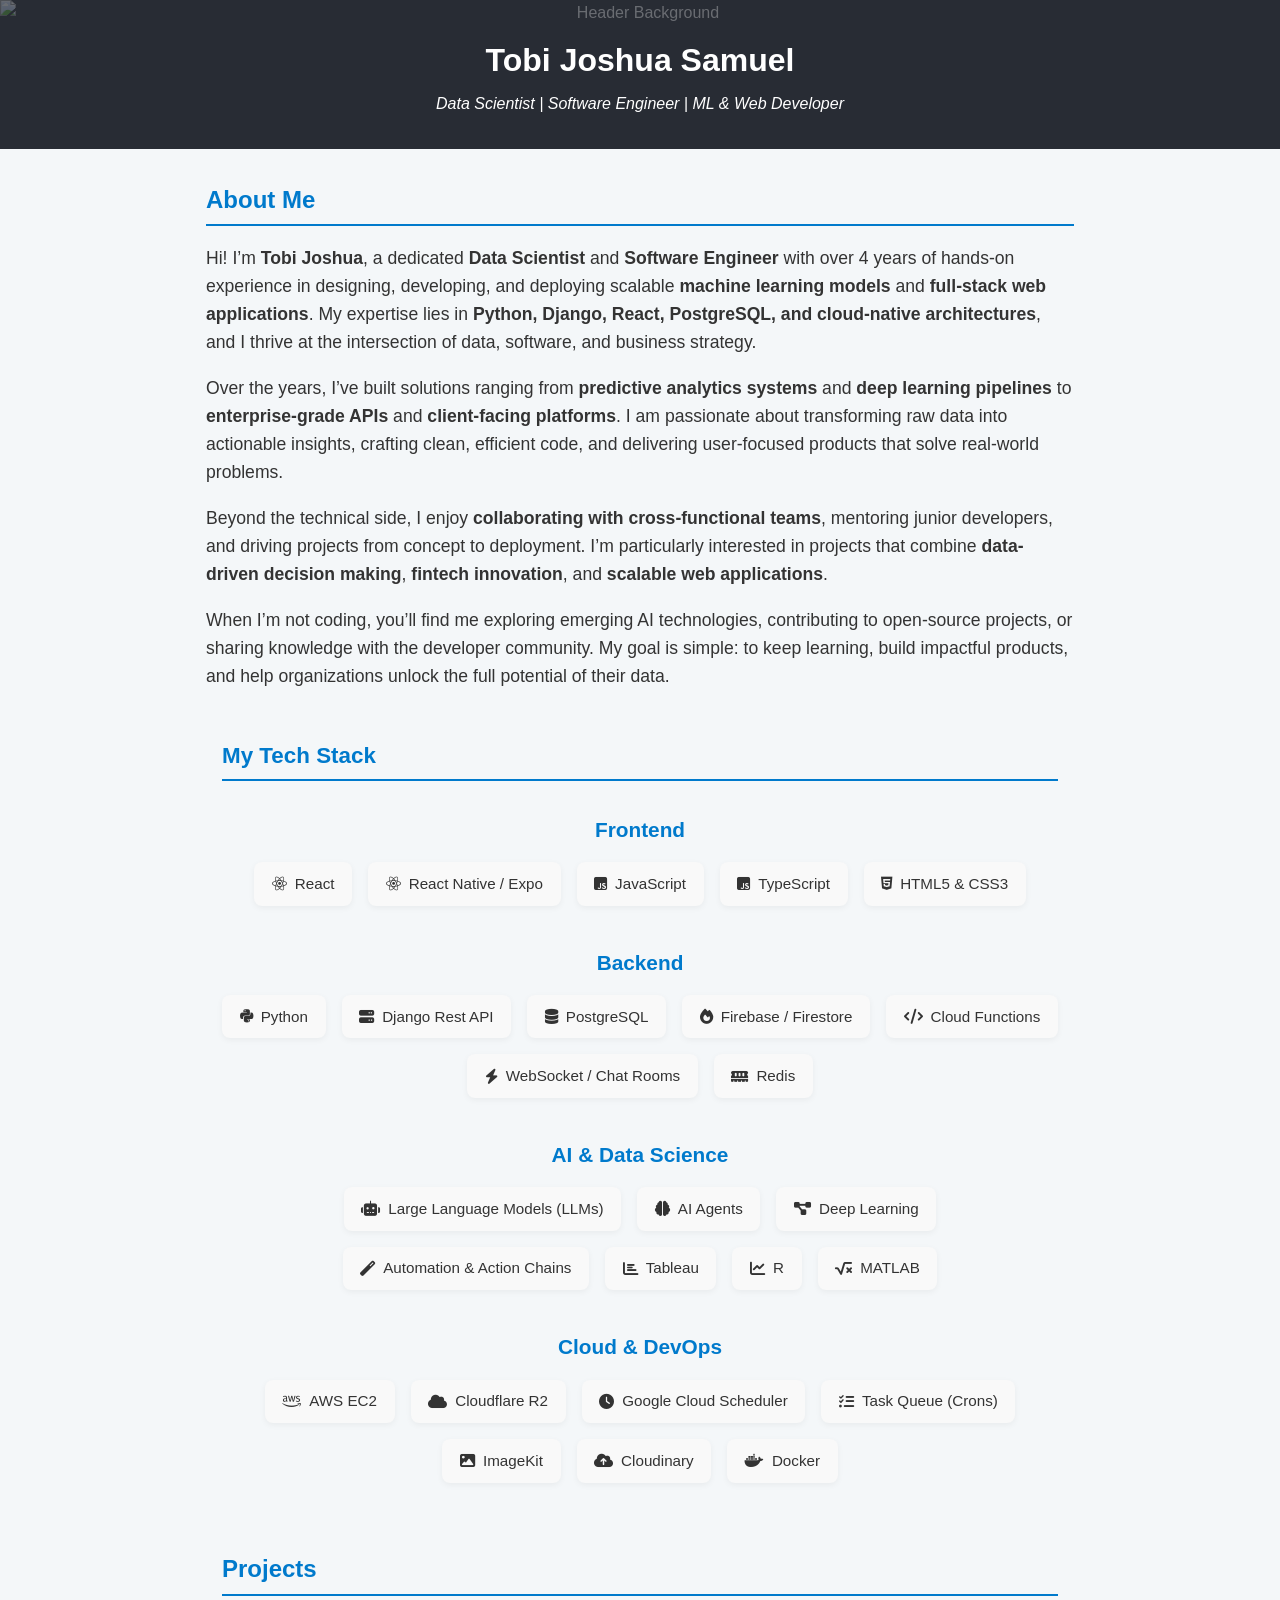
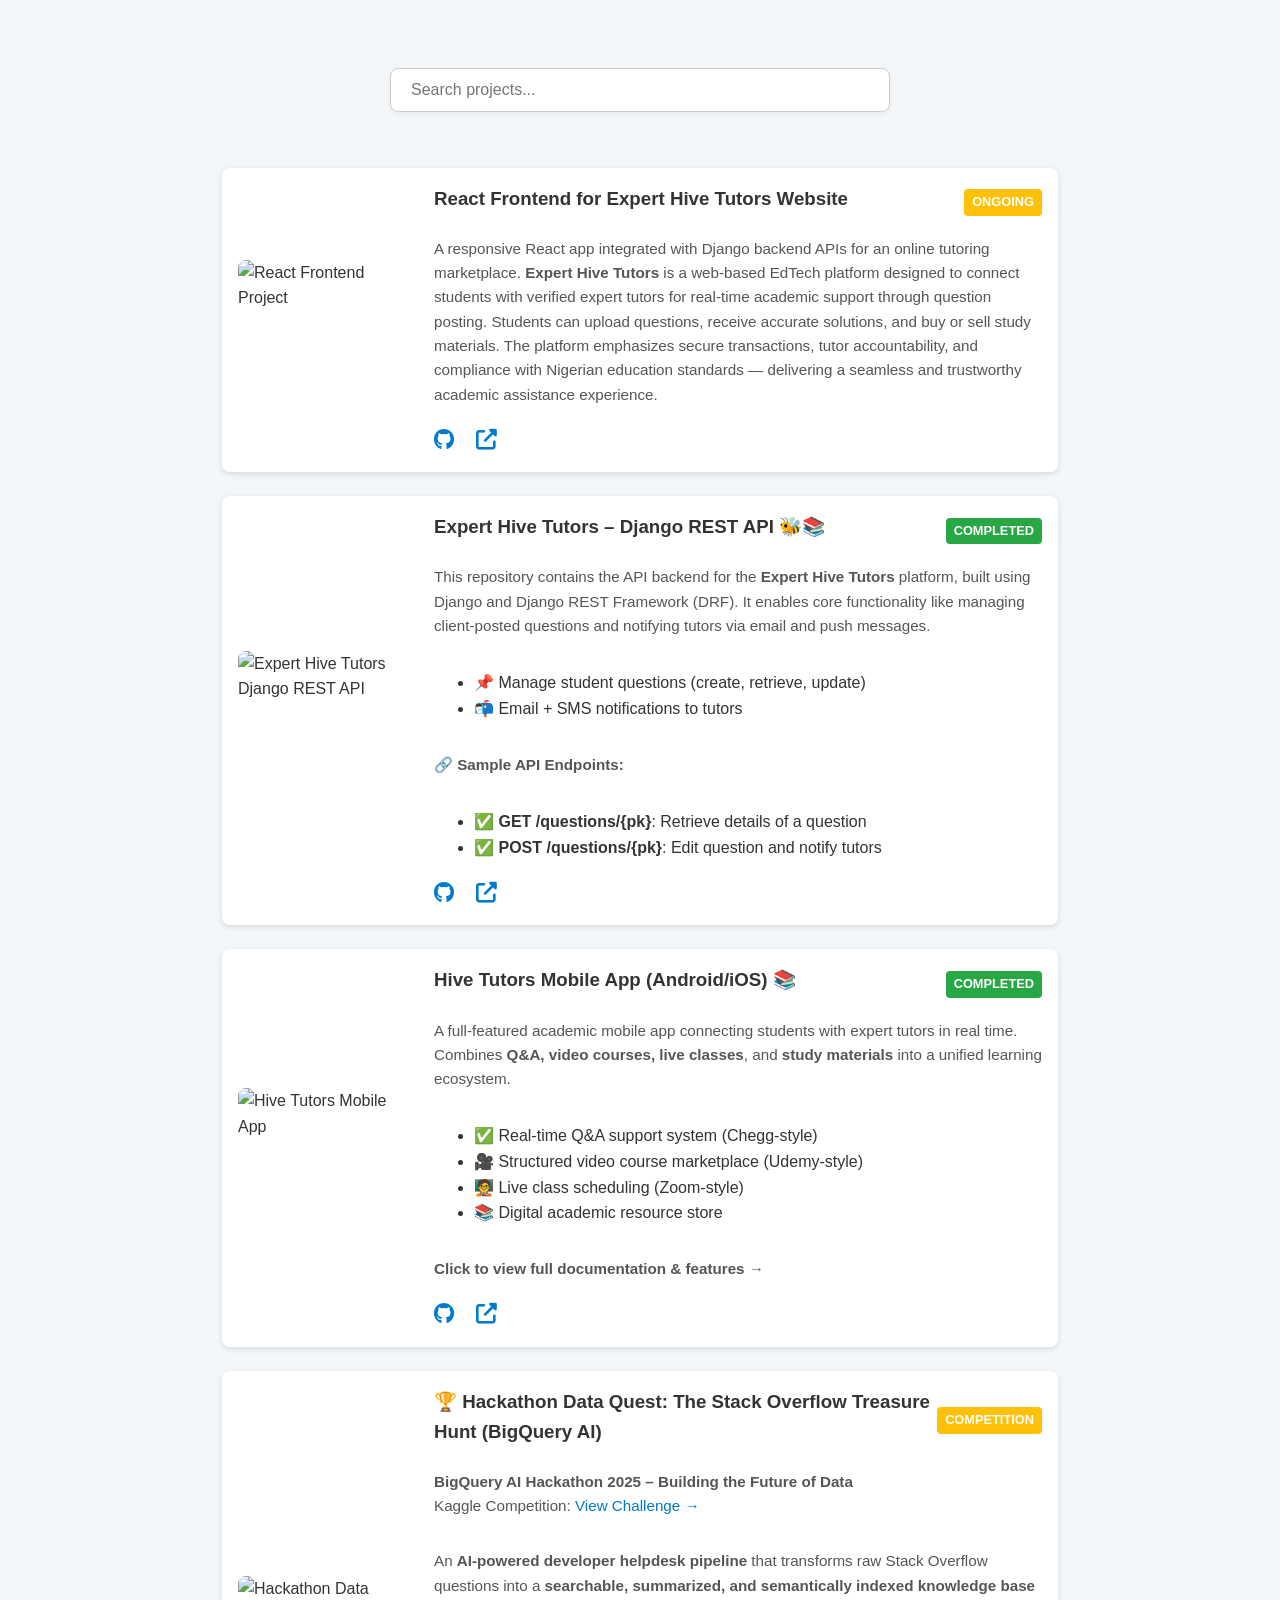
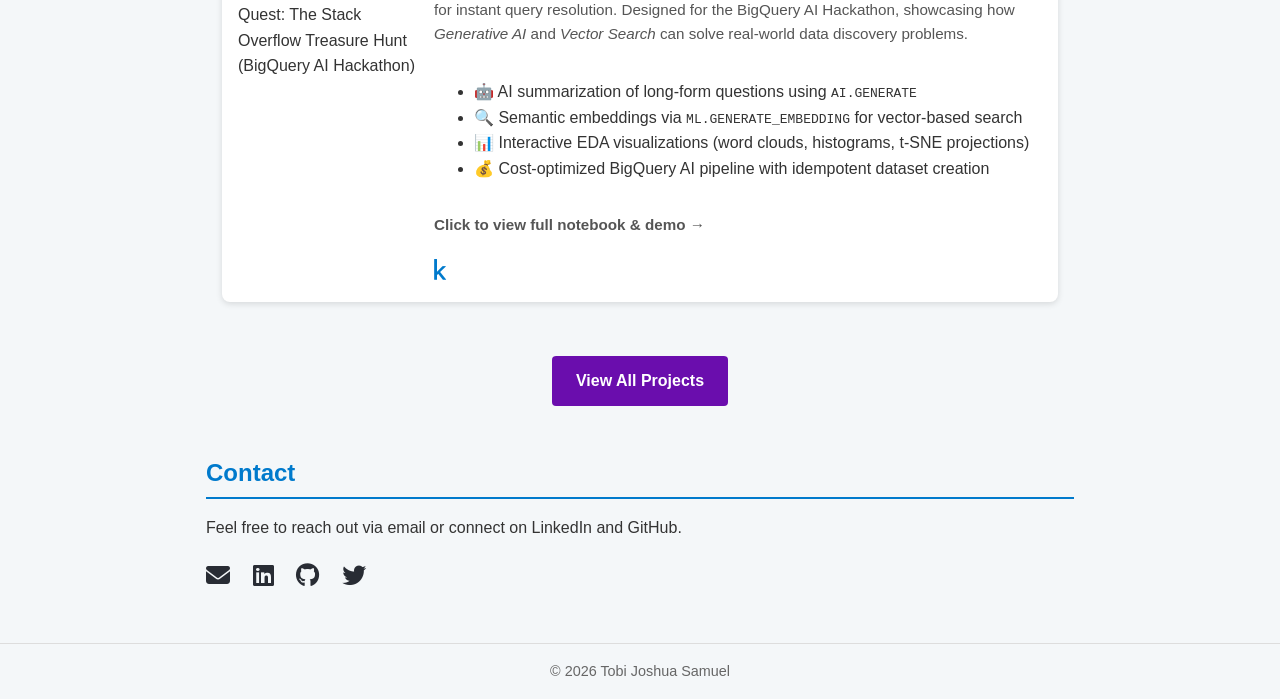
==== index.html @ 718064d8 "Update index.html" ====
<!DOCTYPE html>
<html lang="en">
<head>
  <meta charset="UTF-8" />
  <meta name="viewport" content="width=device-width, initial-scale=1" />
  <title>Tobi Joshua Portfolio</title>

  <!-- Favicon -->
  <link rel="icon" href="https://ik.imagekit.io/experthivetutors/ChatGPT%20Image%20Aug%207,%202025,%2006_07_53%20AM.png?updatedAt=1754572188208" type="image/png" />

  <!-- Font Awesome CDN for icons -->
  <link
    rel="stylesheet"
    href="https://cdnjs.cloudflare.com/ajax/libs/font-awesome/6.7.2/css/all.min.css"
    crossorigin="anonymous"
    referrerpolicy="no-referrer"
  />
  
  <!-- party.js CDN -->
  <script src="https://cdn.jsdelivr.net/npm/party-js@latest/bundle/party.min.js"></script>

  <style>
    /* Reset + base styles */
    * {
      box-sizing: border-box;
    }
    body {
      font-family: "Segoe UI", Tahoma, Geneva, Verdana, sans-serif;
      margin: 0;
      background: #f4f7f9;
      color: #333;
      line-height: 1.6;
      user-select: none;
    }
    a {
      color: #007acc;
      text-decoration: none;
      cursor: pointer;
    }
    a:hover {
      text-decoration: underline;
    }
    header {
      background: #282c34;
      color: white;
      padding: 2rem 1rem;
      text-align: center;
      position: relative;
      overflow: hidden;
    }
    header img.header-image {
      width: 100%;
      max-height: 200px;
      object-fit: cover;
      opacity: 0.3;
      position: absolute;
      top: 0;
      left: 0;
      z-index: 0;
    }
    header h1, header p {
      position: relative;
      z-index: 1;
    }
    header h1 {
      margin: 0.2rem 0;
      font-weight: 700;
    }
    header p {
      margin: 0.3rem 0 0;
      font-style: italic;
    }
    main {
      max-width: 900px;
      margin: 2rem auto;
      padding: 0 1rem;
    }
    section {
      margin-bottom: 3rem;
    }
    section h2 {
      border-bottom: 2px solid #007acc;
      padding-bottom: 0.3rem;
      margin-bottom: 1rem;
      color: #007acc;
    }
    .about p {
      font-size: 1.1rem;
    }

    .stacks {
  margin: 3rem 0;
  padding: 0 1rem;
}

.stacks h2 {
  margin-bottom: 2rem;
  text-align: left;
  font-size:1.4rem;
}

.stack-category {
  margin-bottom: 2.5rem;
}

.stack-category h3 {
  margin-bottom: 1rem;
  font-size: 1.3rem;
  color: #007acc;
  text-align: center; /* This remains centered */
}

.stack-items {
  display: flex;
  flex-wrap: wrap;
  justify-content: center;
  gap: 1rem;
}

.stack-item {
  background-color: #f9f9f9;
  padding: 0.6rem 1.1rem;
  border-radius: 8px;
  box-shadow: 0 2px 6px rgba(0, 0, 0, 0.05);
  font-size: 0.95rem;
  display: flex;
  align-items: center;
  gap: 0.5rem;
  color: #333;
  transition: transform 0.2s ease;
}

.stack-item:hover {
  transform: translateY(-2px);
  box-shadow: 0 4px 10px rgba(0, 0, 0, 0.08);
}


   .projects {
  display: flex;
  flex-direction: column;
  gap: 1.5rem;
  padding: 0 1rem;
}
.project-header {
  display: flex;
  justify-content: space-between;
  align-items: center;
}

.project-status {
  padding: 3px 8px;
  font-size: 0.8rem;
  font-weight: bold;
  border-radius: 4px;
  color: white;
  text-transform: uppercase;
}

.project-status.completed {
  background-color: #28a745; /* Green */
}

.project-status.ongoing {
  background-color: #ffc107; /* Amber */
}
/* Project card base styles */
.project-card {
  display: flex;
  gap: 1rem;
  background: white;
  border-radius: 8px;
  box-shadow: 0 2px 6px rgba(0,0,0,0.12);
  cursor: pointer;
  user-select: none;
  transition: box-shadow 0.3s ease, transform 0.3s ease;
  padding: 1rem;
  align-items: center;
  min-height: 140px; 
}

.project-card:hover,
.project-card:focus {
  box-shadow: 0 8px 20px rgba(0,0,0,0.25);
  transform: translateY(-5px);
  outline: none;
}

.project-header-image {
  width: 180px;
  height: 120px;
  object-fit: cover;
  border-radius: 8px;
  flex-shrink: 0;
}

.project-content {
  flex: 1;
  display: flex;
  flex-direction: column;
}

.project-content h3 {
  margin: 0 0 0.5rem 0;
  word-break: break-word;
}

.project-content p {
  color: #555;
  font-size: 0.95rem;
  margin-bottom: 1rem;
  word-break: break-word;
}

.project-links {
  margin-top: auto;
}

.project-links a {
  margin-right: 1rem;
  font-size: 1.3rem;
  color: #007acc;
  transition: color 0.3s ease;
}

.project-links a:hover,
.project-links a:focus {
  color: #004d99;
  outline: none;
}

/* Responsive styles */
@media (max-width: 600px) {
  .project-card {
    flex-direction: column;
    align-items: flex-start;
    min-height: auto;
  }

  .project-header-image {
    width: 100%;
    max-height: 200px;
    height: auto;
    border-radius: 8px 8px 0 0;
  }

  .project-content {
    width: 100%;
  }

  .project-content h3,
  .project-content p {
    margin-left: 0;
  }

  .project-links {
    margin-top: 1rem;
  }
}
    .contact p {
      font-size: 1rem;
    }
    .social-links a {
      font-size: 1.5rem;
      margin-right: 1rem;
      color: #282c34;
      transition: color 0.3s ease;
      position: relative;
      cursor: pointer;
    }
    .social-links a:hover {
      color: #007acc;
    }
    footer {
      text-align: center;
      padding: 1rem;
      font-size: 0.9rem;
      color: #666;
      border-top: 1px solid #ddd;
      margin-top: 3rem;
    }

    
    #modal {
      position: fixed;
      top: 0; left: 0; right: 0; bottom: 0;
      background: rgba(0,0,0,0.6);
      display: none;
      align-items: center;
      justify-content: center;
      z-index: 10000;
    }
    #modal .modal-content {
      background: white;
      padding: 2rem;
      border-radius: 8px;
      max-width: 400px;
      text-align: center;
      box-shadow: 0 4px 15px rgba(0,0,0,0.3);
    }
    #modal button {
      margin-top: 1rem;
      padding: 0.5rem 1.2rem;
      background: #007acc;
      border: none;
      border-radius: 4px;
      color: white;
      cursor: pointer;
      font-size: 1rem;
    }
    #modal button:hover {
      background: #005f99;
    }
/* Visually hidden label for accessibility */
.visually-hidden {
  position: absolute;
  left: -10000px;
  top: auto;
  width: 1px;
  height: 1px;
  overflow: hidden;
}

.search-container {
  display: flex;
  justify-content: center;
  margin: 2rem 0;
  padding: 0 1rem;
}

#searchInput {
  width: 100%;
  max-width: 500px;
  padding: 0.75rem 1.25rem;
  font-size: 1rem;
  border: 1.5px solid #ccc;
  border-radius: 8px;
  box-shadow: 0 2px 5px rgba(0, 0, 0, 0.05);
  transition: border-color 0.3s ease, box-shadow 0.3s ease;
}

#searchInput:focus {
  outline: none;
  border-color: #007acc;
  box-shadow: 0 0 0 3px rgba(0, 122, 204, 0.2);
}

.view-all-container {
  text-align: center;
  margin-top: 30px;
}

.view-all-button {
  display: inline-block;
  padding: 12px 24px;
  background-color: #6a0dad; 
  color: #fff;
  border: none;
  border-radius: 4px;
  font-weight: bold;
  text-decoration: none;
  transition: background-color 0.3s ease;
}

.view-all-button:hover {
  background-color: #5a009c; 
}

  </style>
</head>
<body>
  <header>
    <img src="https://ik.imagekit.io/experthivetutors/ChatGPT%20Image%20Aug%207,%202025,%2006_19_48%20AM.png?updatedAt=1754572813223" alt="Header Background" class="header-image" />
    <h1>Tobi Joshua Samuel</h1>
    <p>Data Scientist | Software Engineer | ML & Web Developer</p>
  </header>

  <main>
   <section class="about">
  <h2>About Me</h2>
  <p>
    Hi! I’m <strong>Tobi Joshua</strong>, a dedicated <strong>Data Scientist</strong> and <strong>Software Engineer</strong> with over 4 years of hands-on experience in designing, developing, and deploying scalable <strong>machine learning models</strong> and <strong>full-stack web applications</strong>. My expertise lies in <strong>Python, Django, React, PostgreSQL, and cloud-native architectures</strong>, and I thrive at the intersection of data, software, and business strategy.
  </p>
  <p>
    Over the years, I’ve built solutions ranging from <strong>predictive analytics systems</strong> and <strong>deep learning pipelines</strong> to <strong>enterprise-grade APIs</strong> and <strong>client-facing platforms</strong>. I am passionate about transforming raw data into actionable insights, crafting clean, efficient code, and delivering user-focused products that solve real-world problems.
  </p>
  <p>
    Beyond the technical side, I enjoy <strong>collaborating with cross-functional teams</strong>, mentoring junior developers, and driving projects from concept to deployment. I’m particularly interested in projects that combine <strong>data-driven decision making</strong>, <strong>fintech innovation</strong>, and <strong>scalable web applications</strong>.
  </p>
  <p>
    When I’m not coding, you’ll find me exploring emerging AI technologies, contributing to open-source projects, or sharing knowledge with the developer community. My goal is simple: to keep learning, build impactful products, and help organizations unlock the full potential of their data.
  </p>
</section>

<section class="stacks">
  <h2>My Tech Stack</h2>

  <div class="stack-category">
    <h3>Frontend</h3>
    <div class="stack-items">
      <div class="stack-item"><i class="fab fa-react"></i> React</div>
      <div class="stack-item"><i class="fab fa-react"></i> React Native / Expo</div>
      <div class="stack-item"><i class="fab fa-js-square"></i> JavaScript</div>
      <div class="stack-item"><i class="fab fa-js-square"></i> TypeScript</div>
      <div class="stack-item"><i class="fab fa-html5"></i> HTML5 & CSS3</div>
    </div>
  </div>

  <div class="stack-category">
    <h3>Backend</h3>
    <div class="stack-items">
      <div class="stack-item"><i class="fab fa-python"></i> Python</div>
      <div class="stack-item"><i class="fas fa-server"></i> Django Rest API</div>
      <div class="stack-item"><i class="fas fa-database"></i> PostgreSQL</div>
      <div class="stack-item"><i class="fas fa-fire"></i> Firebase / Firestore</div>
      <div class="stack-item"><i class="fas fa-code"></i> Cloud Functions</div>
      <div class="stack-item"><i class="fas fa-bolt"></i> WebSocket / Chat Rooms</div>
      <div class="stack-item"><i class="fas fa-memory"></i> Redis</div>
    </div>
  </div>

  <div class="stack-category">
    <h3>AI & Data Science</h3>
    <div class="stack-items">
      <div class="stack-item"><i class="fas fa-robot"></i> Large Language Models (LLMs)</div>
      <div class="stack-item"><i class="fas fa-brain"></i> AI Agents</div>
      <div class="stack-item"><i class="fas fa-project-diagram"></i> Deep Learning</div>
      <div class="stack-item"><i class="fas fa-magic"></i> Automation & Action Chains</div>
      <div class="stack-item"><i class="fas fa-chart-bar"></i> Tableau</div>
      <div class="stack-item"><i class="fas fa-chart-line"></i> R</div>
      <div class="stack-item"><i class="fas fa-square-root-alt"></i> MATLAB</div>
    </div>
  </div>

  <div class="stack-category">
    <h3>Cloud & DevOps</h3>
    <div class="stack-items">
      <div class="stack-item"><i class="fab fa-aws"></i> AWS EC2</div>
      <div class="stack-item"><i class="fas fa-cloud"></i> Cloudflare R2</div>
      <div class="stack-item"><i class="fas fa-clock"></i> Google Cloud Scheduler</div>
      <div class="stack-item"><i class="fas fa-tasks"></i> Task Queue (Crons)</div>
      <div class="stack-item"><i class="fas fa-image"></i> ImageKit</div>
      <div class="stack-item"><i class="fas fa-cloud-upload-alt"></i> Cloudinary</div>
      <div class="stack-item"><i class="fab fa-docker"></i> Docker</div>
    </div>
  </div>
</section>

 <section class="projects">
  <h2>Projects</h2>

  <section class="search-container">
    <label for="searchInput" class="visually-hidden">Search Projects</label>
    <input
      type="text"
      id="searchInput"
      placeholder="Search projects..."
      aria-label="Search Projects"
    />
  </section>

  <div
    class="project-card"
    tabindex="0"
    role="button"
    aria-pressed="false"
    data-private="false"
    data-link="project.html?id=1"
  >
    <img
      src="https://ik.imagekit.io/experthivetutors/475547188-b3e3900e-1dcb-4b7a-9107-cda8e82c6112.png?updatedAt=1754575285959"
      alt="React Frontend Project"
      class="project-header-image"
    />
    <div class="project-content">
      <div class="project-header">
        <h3>React Frontend for Expert Hive Tutors Website</h3>
        <span class="project-status ongoing">Ongoing</span>
      </div>
      <p>
        A responsive React app integrated with Django backend APIs for an online tutoring marketplace.
        <strong>Expert Hive Tutors</strong> is a web-based EdTech platform designed to connect students with verified expert tutors for real-time academic support through question posting.
        Students can upload questions, receive accurate solutions, and buy or sell study materials.
        The platform emphasizes secure transactions, tutor accountability, and compliance with Nigerian education standards — delivering a seamless and trustworthy academic assistance experience.
      </p>
      <div class="project-links">
        <a href="#" class="private-link" title="GitHub (Private)" aria-label="GitHub (Private)">
          <i class="fab fa-github"></i>
        </a>
        <a href="#" class="private-link" title="Live Demo (Private)" aria-label="Live Demo (Private)">
          <i class="fas fa-external-link-alt"></i>
        </a>
      </div>
    </div>
  </div>

  <div
    class="project-card"
    tabindex="0"
    role="button"
    aria-pressed="false"
    data-private="false"
    data-link="project.html?id=2"
  >
    <img
      src="https://ik.imagekit.io/experthivetutors/Screenshot%202025-08-07%20081829.png?updatedAt=1754580024741"
      alt="Expert Hive Tutors Django REST API"
      class="project-header-image"
    />
    <div class="project-content">
      <div class="project-header">
        <h3>Expert Hive Tutors – Django REST API 🐝📚</h3>
        <span class="project-status completed">Completed</span>
      </div>
      <p>
        This repository contains the API backend for the <strong>Expert Hive Tutors</strong> platform, built using Django and Django REST Framework (DRF). It enables core functionality like managing client-posted questions and notifying tutors via email and push messages.
      </p>
      <ul>
        <li>📌 Manage student questions (create, retrieve, update)</li>
        <li>📬 Email + SMS notifications to tutors</li>
      </ul>
      <p><strong>🔗 Sample API Endpoints:</strong></p>
      <ul>
        <li>✅ <strong>GET /questions/{pk}</strong>: Retrieve details of a question</li>
        <li>✅ <strong>POST /questions/{pk}</strong>: Edit question and notify tutors</li>
      </ul>
      <div class="project-links">
        <a href="https://github.com/Tobi-joshua/Expert-Hive-Tutors-API" title="View GitHub Repo" aria-label="GitHub Repo">
          <i class="fab fa-github"></i>
        </a>
        <a href="https://www.experthivetutors.com/expert-hive-api-type1/" title="Live API Demo" aria-label="Live API Demo">
          <i class="fas fa-external-link-alt"></i>
        </a>
      </div>
    </div>
  </div>

   <div
  class="project-card"
  tabindex="0"
  role="button"
  aria-pressed="false"
  data-private="false"
  data-link="project.html?id=3"
>
  <img
    src="https://ik.imagekit.io/experthivetutors/Screenshot_2025-08-07-12-38-35-009_com.experthivetutors.EHFS.jpg?updatedAt=1754574988667"
    alt="Hive Tutors Mobile App"
    class="project-header-image"
  />
  <div class="project-content">
    <div class="project-header">
      <h3>Hive Tutors Mobile App (Android/iOS) 📚</h3>
      <span class="project-status completed">Completed</span>
    </div>

    <p>
      A full-featured academic mobile app connecting students with expert tutors in real time. Combines <strong>Q&A, video courses, live classes</strong>, and <strong>study materials</strong> into a unified learning ecosystem.
    </p>

    <ul>
      <li>✅ Real-time Q&A support system (Chegg-style)</li>
      <li>🎥 Structured video course marketplace (Udemy-style)</li>
      <li>🧑‍🏫 Live class scheduling (Zoom-style)</li>
      <li>📚 Digital academic resource store</li>
    </ul>

    <p><strong>Click to view full documentation & features →</strong></p>

    <div class="project-links">
        <a href="#" class="private-link" title="GitHub (Private)" aria-label="GitHub (Private)">
          <i class="fab fa-github"></i>
        </a>
        <a href="#" class="private-link" title="Live Demo (Private)" aria-label="Live Demo (Private)">
          <i class="fas fa-external-link-alt"></i>
        </a>
      </div>
  </div>
</div>

   <div
  class="project-card"
  tabindex="0"
  role="button"
  aria-pressed="false"
  data-private="false"
  data-link="project.html?id=6"
>
  <img
    src="https://ik.imagekit.io/ooiob6xdv/AI-Powered%20Developer%20Helpdesk1755041295.jpg?updatedAt=1755169343431"
    alt="Hackathon Data Quest: The Stack Overflow Treasure Hunt (BigQuery AI Hackathon)"
    class="project-header-image"
  />
  <div class="project-content">
    <div class="project-header">
      <h3>🏆 Hackathon Data Quest: The Stack Overflow Treasure Hunt (BigQuery AI)</h3>
      <span class="project-status ongoing">Competition</span>
    </div>

    <p class="competition-tagline">
      <strong>BigQuery AI Hackathon 2025 – Building the Future of Data</strong><br />
      Kaggle Competition: 
      <a href="https://www.kaggle.com/competitions/bigquery-ai-hackathon" target="_blank">
        View Challenge →
      </a>
    </p>

    <p>
      An <strong>AI-powered developer helpdesk pipeline</strong> that transforms raw Stack Overflow questions into a
      <strong>searchable, summarized, and semantically indexed knowledge base</strong> for instant query resolution.
      Designed for the BigQuery AI Hackathon, showcasing how <em>Generative AI</em> and <em>Vector Search</em> can
      solve real-world data discovery problems.
    </p>

    <ul>
      <li>🤖 AI summarization of long-form questions using <code>AI.GENERATE</code></li>
      <li>🔍 Semantic embeddings via <code>ML.GENERATE_EMBEDDING</code> for vector-based search</li>
      <li>📊 Interactive EDA visualizations (word clouds, histograms, t-SNE projections)</li>
      <li>💰 Cost-optimized BigQuery AI pipeline with idempotent dataset creation</li>
    </ul>

    <p><strong>Click to view full notebook & demo →</strong></p>

    <div class="project-links">
      <a href="https://www.kaggle.com/code/tobijoshua/ai-developer-help-desk-q-a" 
         title="Kaggle Notebook" aria-label="Kaggle Notebook" target="_blank">
        <i class="fab fa-kaggle"></i>
      </a>
    </div>
  </div>
</div>
   
<!-- Existing project cards... -->

<div class="view-all-container">
  <a href="all-projects.html" class="view-all-button" aria-label="View All Projects">
    View All Projects
  </a>
</div>

      
    </section>

    <section class="contact">
      <h2>Contact</h2>
      <p>Feel free to reach out via email or connect on LinkedIn and GitHub.</p>
      <div class="social-links">
        <a href="mailto:tobilobasam3@gmail.com" title="Email" aria-label="Email">
          <i class="fas fa-envelope"></i>
        </a>
        <a href="https://www.linkedin.com/in/tobi-joshua-aaa08a191/" target="_blank" title="LinkedIn" aria-label="LinkedIn">
          <i class="fab fa-linkedin"></i>
        </a>
        <a href="https://github.com/Tobi-joshua" target="_blank" title="GitHub" aria-label="GitHub">
          <i class="fab fa-github"></i>
        </a>
        <a href="https://x.com/TobiJoshua123" target="_blank" title="Twitter" aria-label="Twitter">
          <i class="fab fa-twitter"></i>
        </a>
      </div>
    </section>
  </main>
  <footer>
    &copy; <span id="year"></span> Tobi Joshua Samuel
  </footer>

  <script>
    document.getElementById('year').textContent = new Date().getFullYear();
  </script>

  <!-- Modal for private repo message -->
  <div id="modal" role="dialog" aria-modal="true" aria-labelledby="modalTitle" aria-describedby="modalDesc">
    <div class="modal-content">
      <h3 id="modalTitle">Private Repository</h3>
      <p id="modalDesc">This repository is private. Please email <a href="mailto:info@experthivetutors.com">info@experthivetutors.com</a> for access.</p>
      <button id="closeModalBtn">Close</button>
    </div>
  </div>




  
 <script>
  const modal = document.getElementById('modal');
  const closeModalBtn = document.getElementById('closeModalBtn');

  function showModal() {
    modal.style.display = 'flex';
    document.body.style.overflow = 'hidden';
    closeModalBtn?.focus();
  }

  function hideModal() {
    modal.style.display = 'none';
    document.body.style.overflow = '';
  }

  // Handle clicks on links with .private-link (prevent default and show modal)
  document.querySelectorAll('.private-link').forEach(link => {
    link.addEventListener('click', (e) => {
      e.preventDefault();
      showModal();
    });
  });

  // Close modal when clicking "X" button
  closeModalBtn?.addEventListener('click', hideModal);

  // Close modal when clicking outside the modal content
  modal?.addEventListener('click', (e) => {
    if (e.target === modal) {
      hideModal();
    }
  });

  // Project card interactions
  document.querySelectorAll('.project-card').forEach(card => {
    card.addEventListener('click', (event) => {
      // Allow inner links to work (e.g., GitHub or demo links)
      if (event.target.closest('a')) return;

      // 🎉 Confetti animation on click
      if (typeof party !== 'undefined' && party.confetti) {
        party.confetti(card, {
          count: party.variation.range(20, 40),
          spread: 70,
          speed: 500,
          size: 1.5
        });
      }

      const isPrivate = card.getAttribute('data-private') === 'true';

      if (isPrivate) {
        showModal();
      } else {
        const link = card.getAttribute('data-link');
        if (link) {
          window.location.href = link;
        }
      }
    });

    // Accessibility: open on Enter or Space
    card.addEventListener('keydown', (e) => {
      if (e.key === 'Enter' || e.key === ' ') {
        e.preventDefault();
        card.click();
      }
    });
  });
</script>
<script>
  const searchInput = document.getElementById('searchInput');
  const projectCards = document.querySelectorAll('.project-card');

  searchInput.addEventListener('input', function () {
    const query = this.value.toLowerCase();

    projectCards.forEach(card => {
      const text = card.textContent.toLowerCase();
      card.style.display = text.includes(query) ? 'flex' : 'none';
    });
  });
</script>

  <script>(function(w,d,s,u,o){w._cyA11yConfig={"iconId":"default","position":{"mobile":"bottom-right","desktop":"bottom-right"},"language":{"default":"en","selected":[]}};var js=d.createElement(s),fjs=d.getElementsByTagName(s)[0];js.src=u;js.async=true;fjs.parentNode.insertBefore(js,fjs);})(window,document,"script","https://cdn-cookieyes.com/widgets/accessibility.js?id=15a52046-1dc2-4123-abc2-6e809a8c3e84");</script>

</body>
</html>
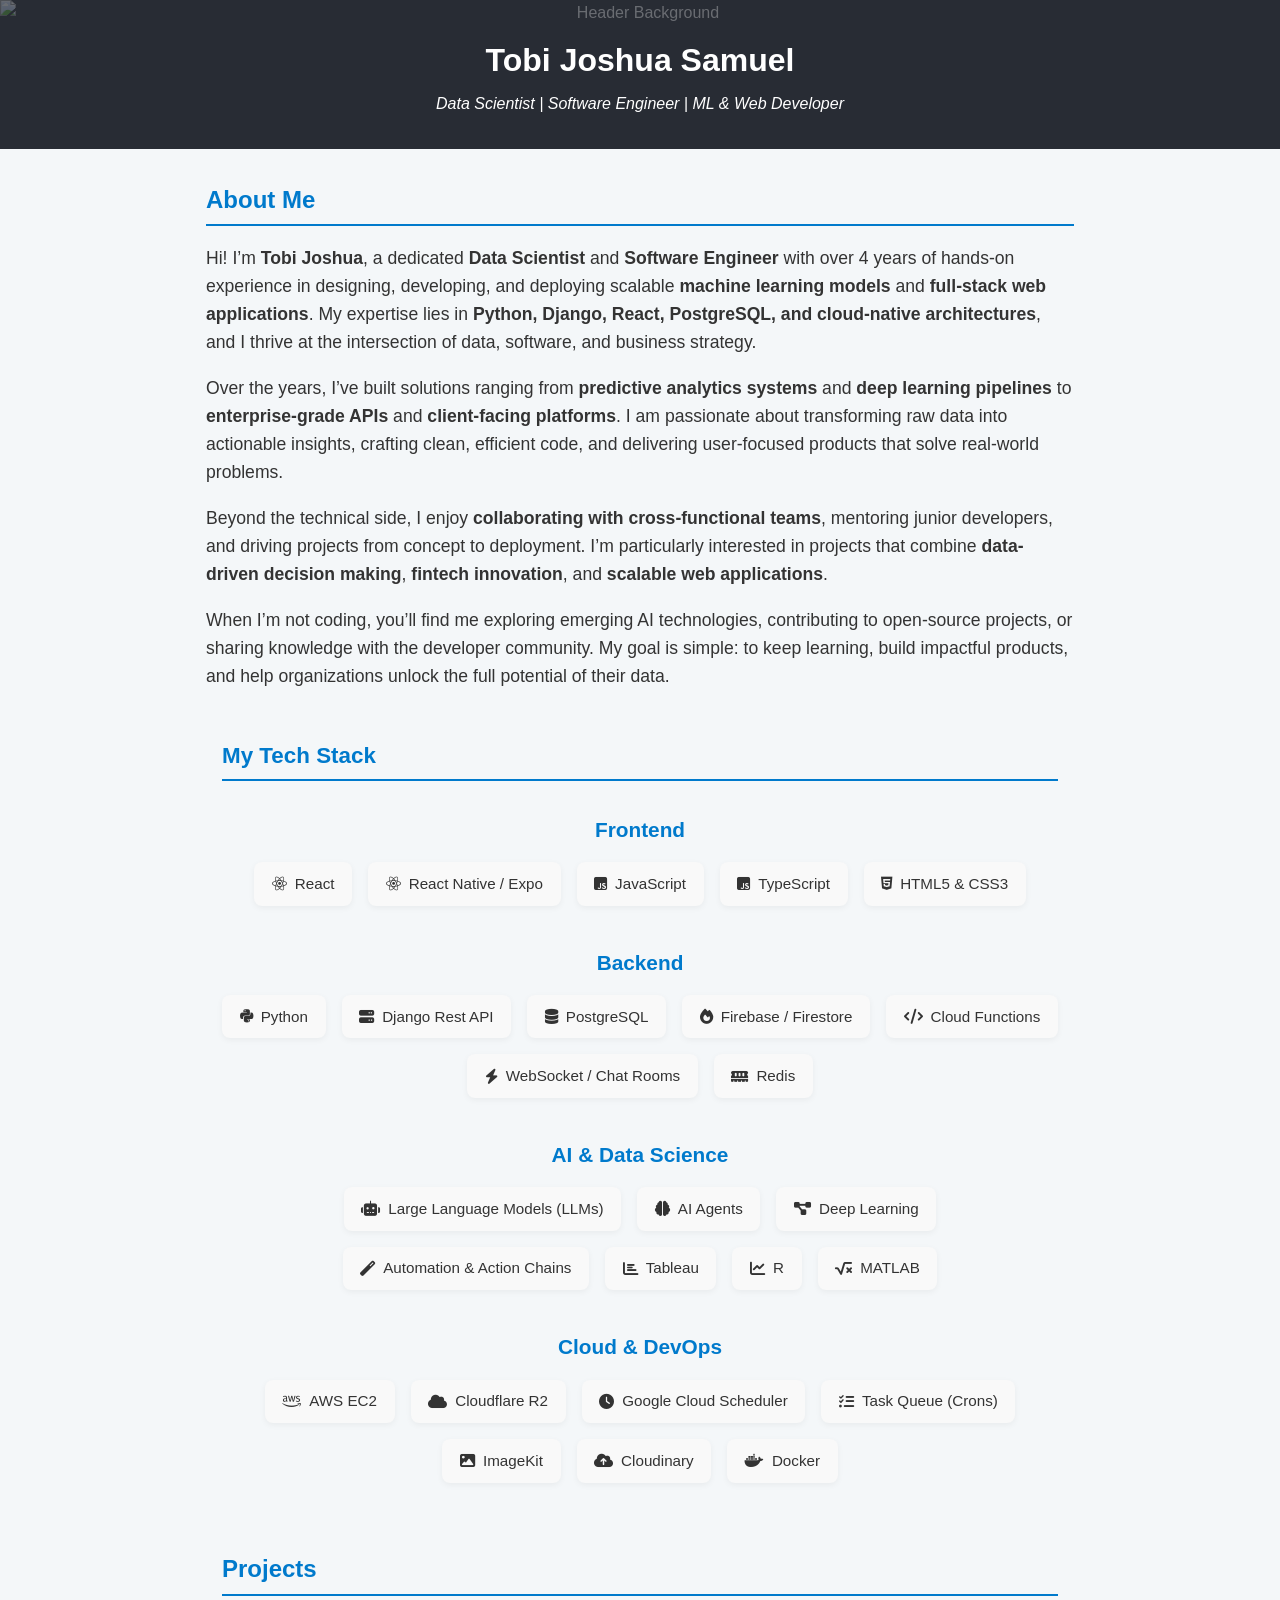
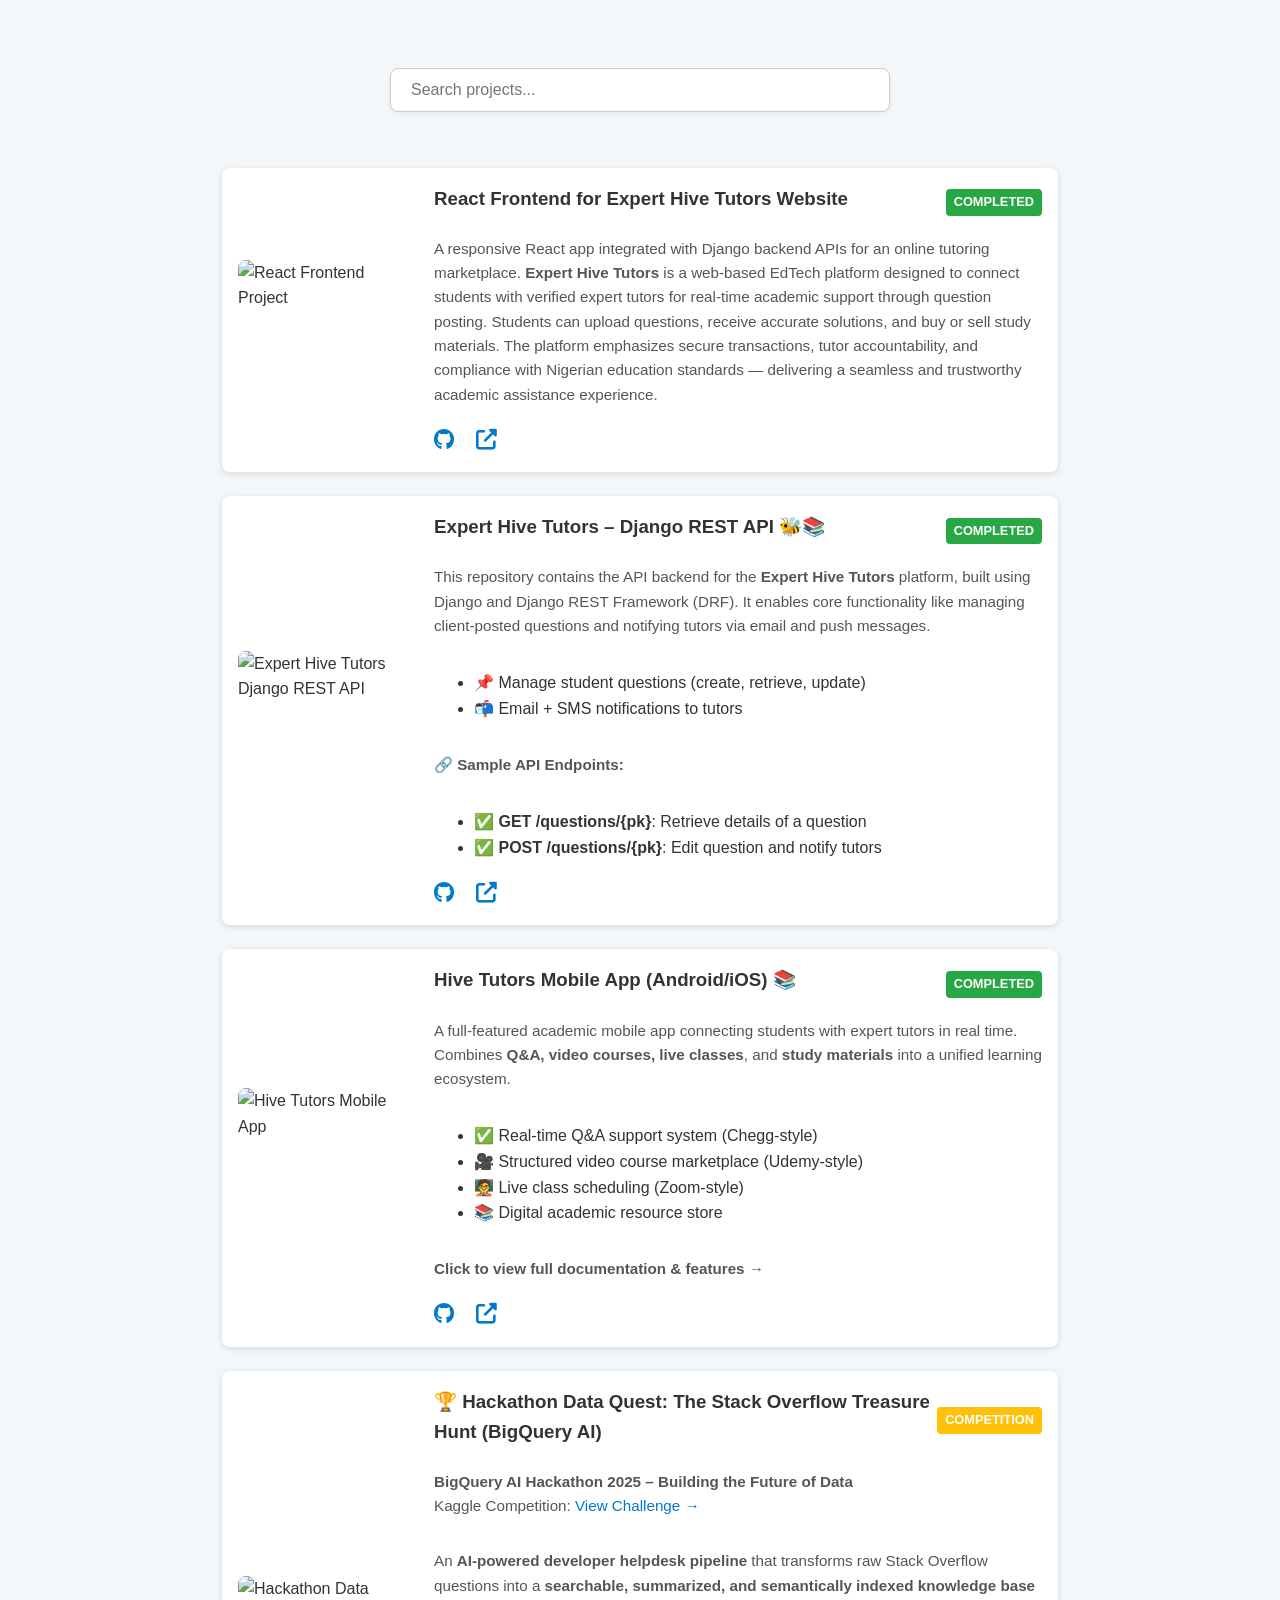
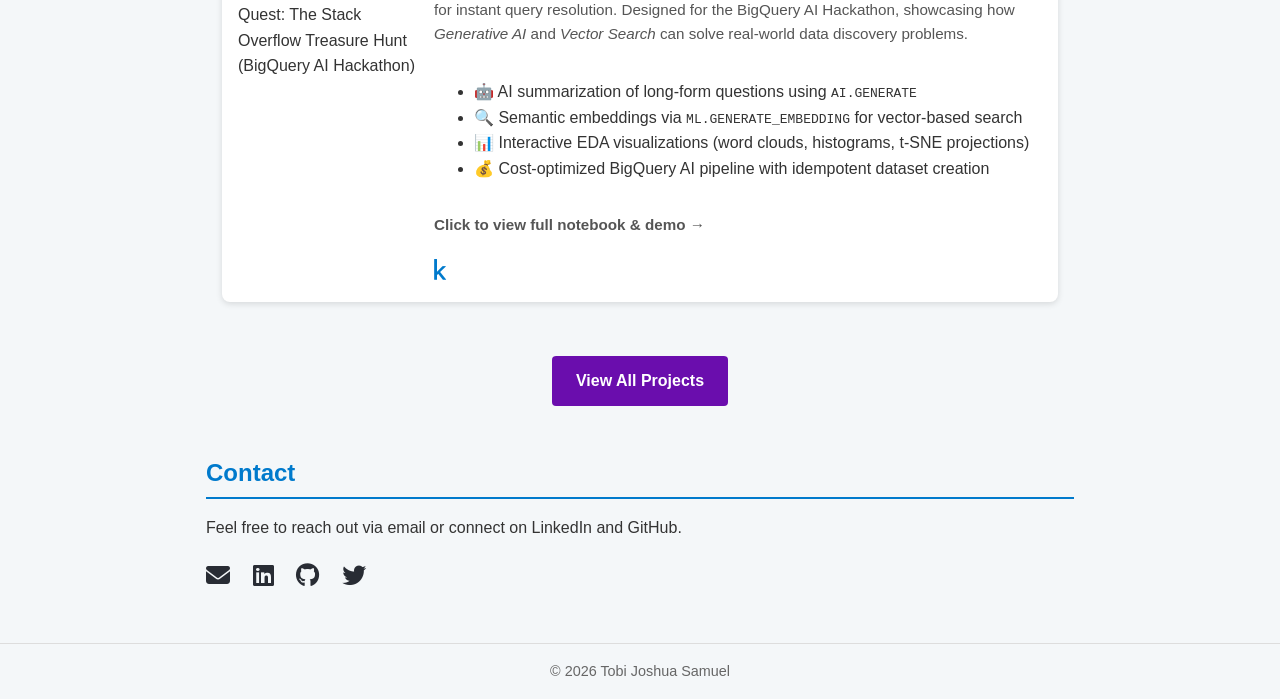
==== commit 7e139cfe: "Update index.html" ====
--- a/index.html
+++ b/index.html
@@ -475,7 +475,7 @@
     <div class="project-content">
       <div class="project-header">
         <h3>React Frontend for Expert Hive Tutors Website</h3>
-        <span class="project-status ongoing">Ongoing</span>
+        <span class="project-status completed">Completed</span>
       </div>
       <p>
         A responsive React app integrated with Django backend APIs for an online tutoring marketplace.
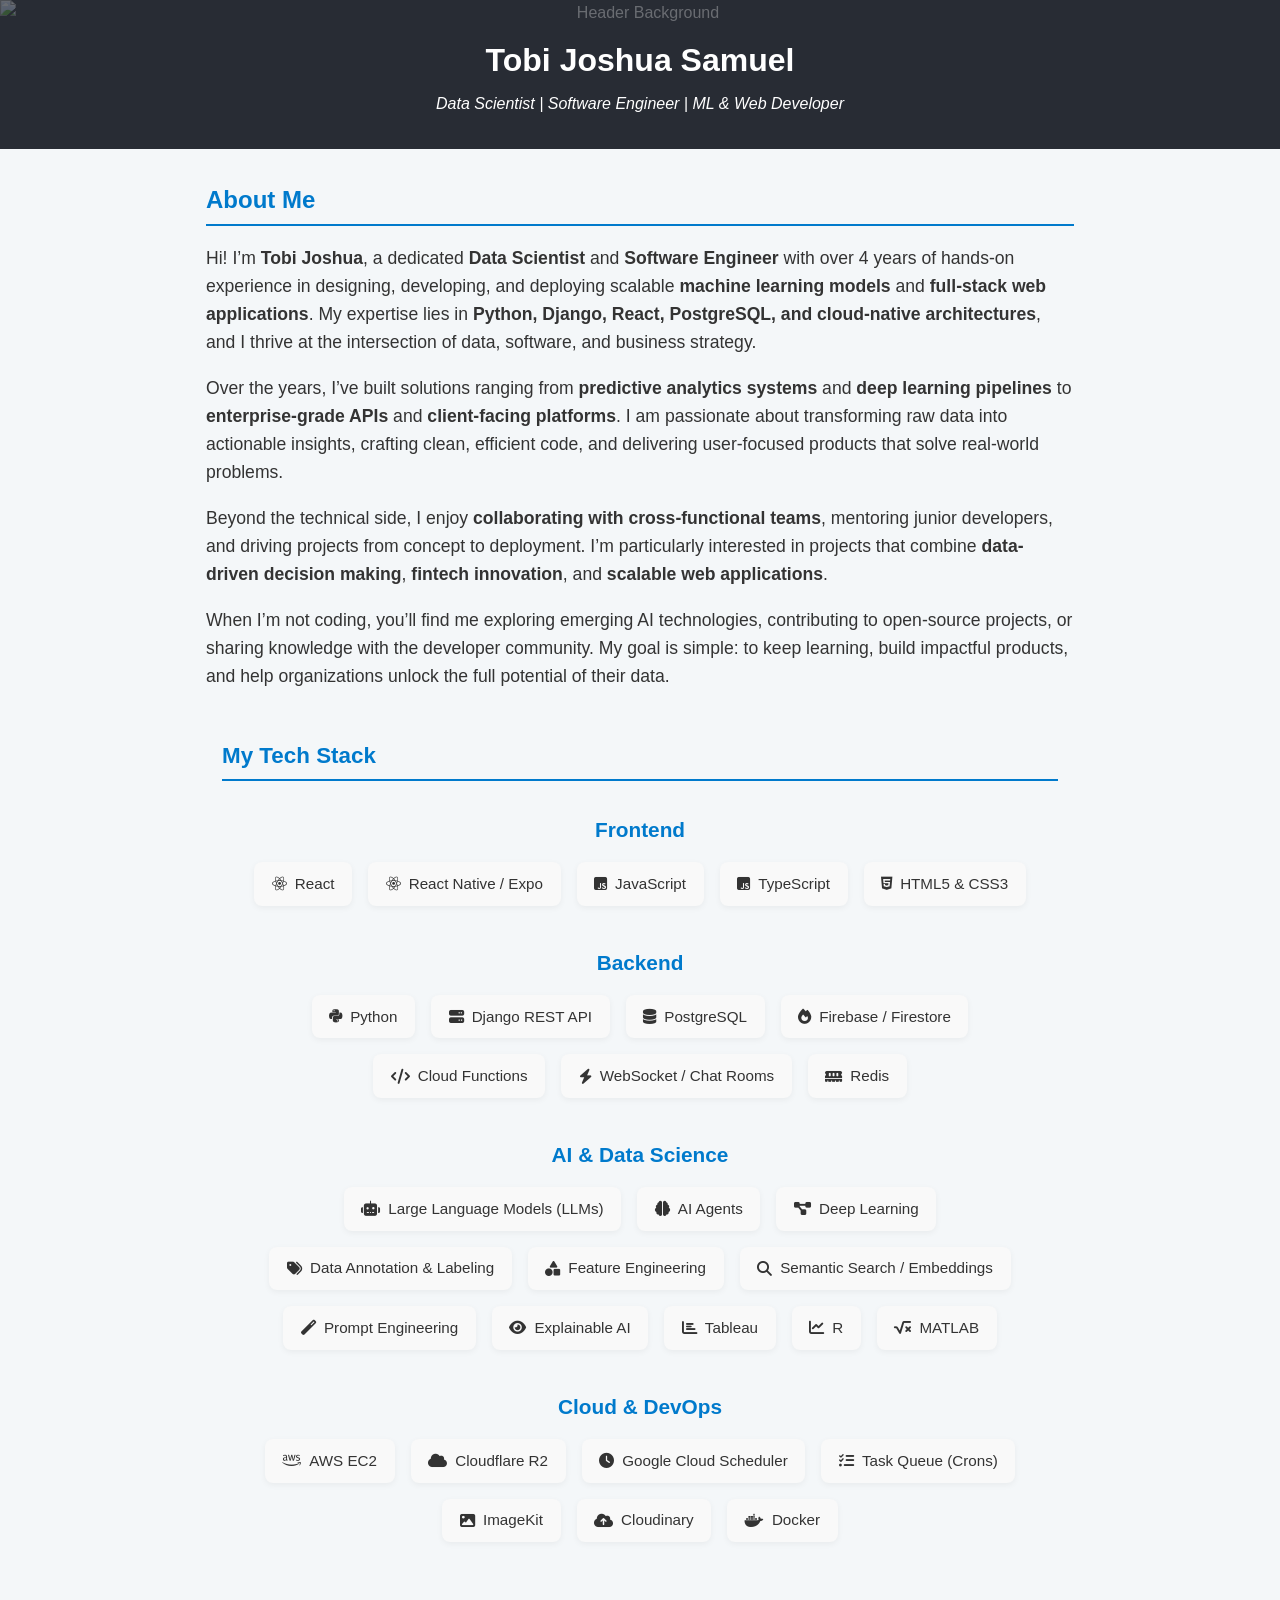
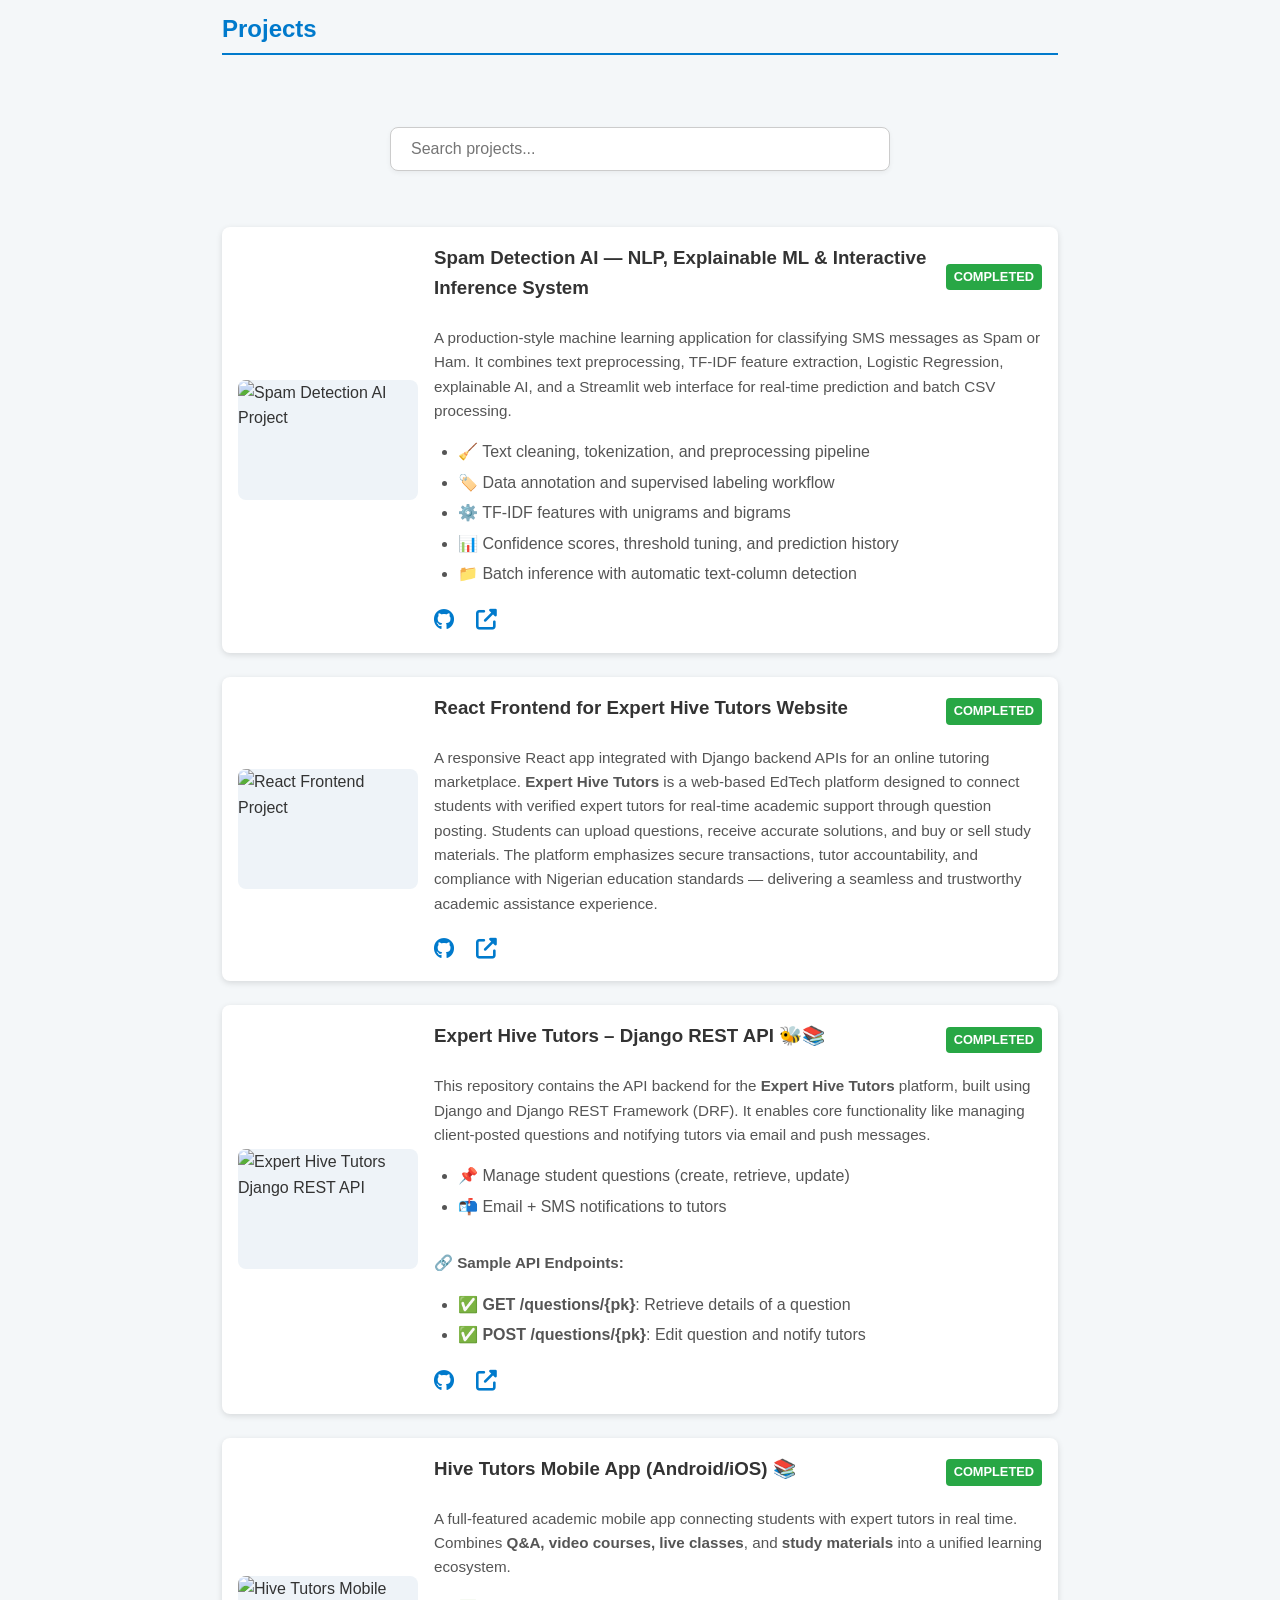
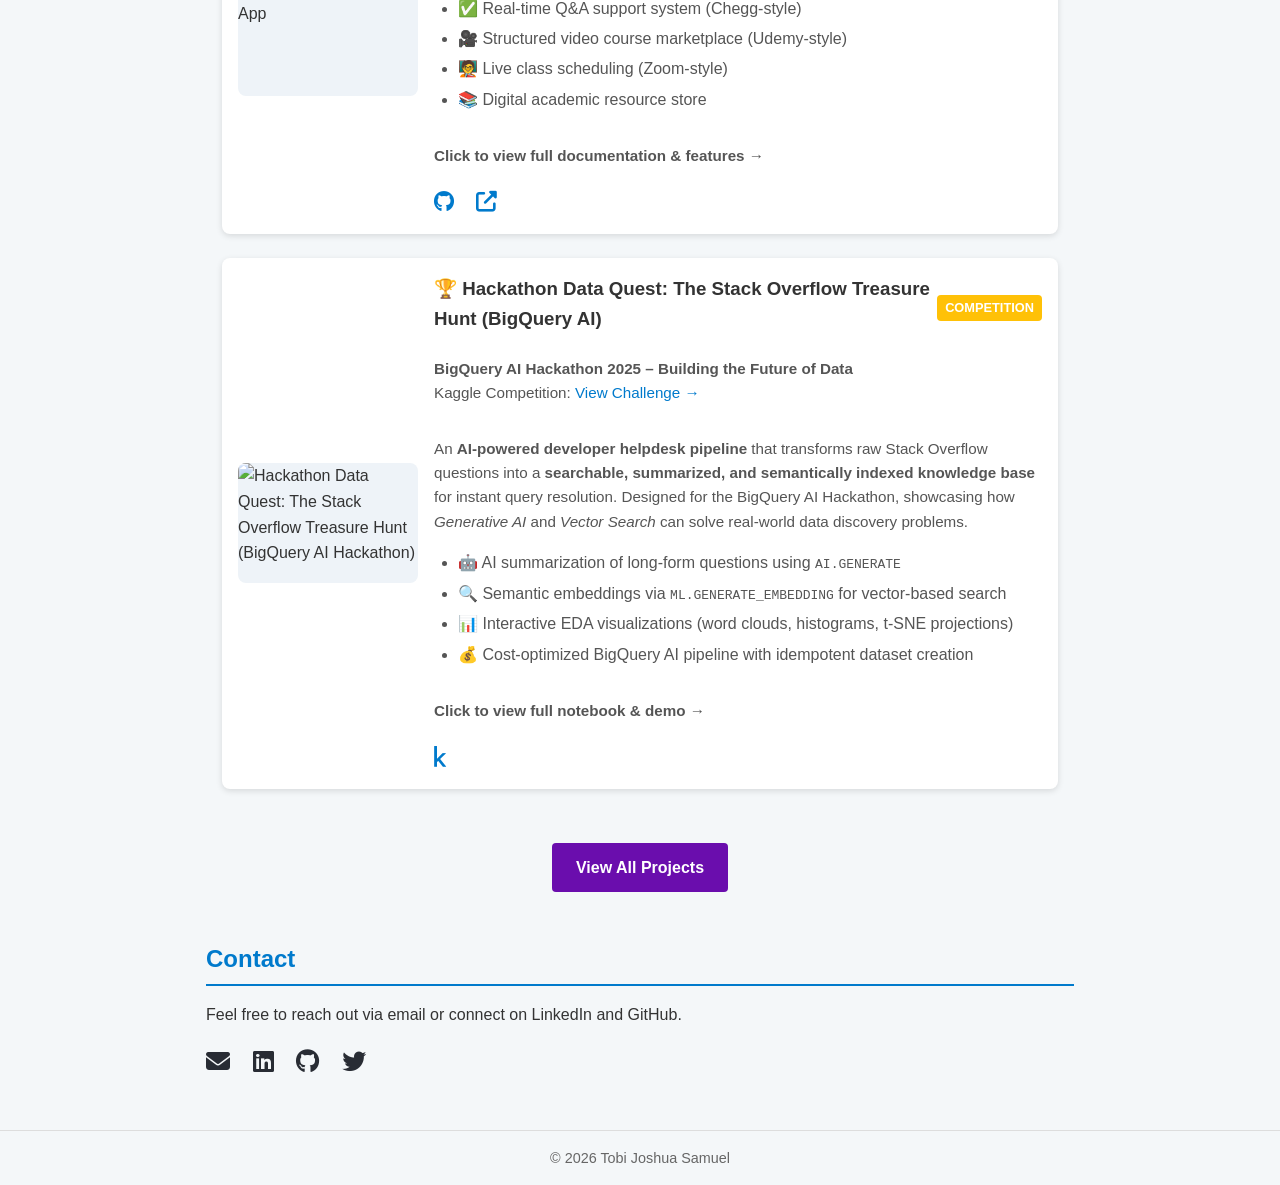
==== commit a400ee7f: "Update print statement from 'Hello' to 'Goodbye'" ====
--- a/index.html
+++ b/index.html
@@ -15,7 +15,7 @@
     crossorigin="anonymous"
     referrerpolicy="no-referrer"
   />
-  
+
   <!-- party.js CDN -->
   <script src="https://cdn.jsdelivr.net/npm/party-js@latest/bundle/party.min.js"></script>
 
@@ -89,174 +89,185 @@
     }
 
     .stacks {
-  margin: 3rem 0;
-  padding: 0 1rem;
-}
-
-.stacks h2 {
-  margin-bottom: 2rem;
-  text-align: left;
-  font-size:1.4rem;
-}
-
-.stack-category {
-  margin-bottom: 2.5rem;
-}
-
-.stack-category h3 {
-  margin-bottom: 1rem;
-  font-size: 1.3rem;
-  color: #007acc;
-  text-align: center; /* This remains centered */
-}
-
-.stack-items {
-  display: flex;
-  flex-wrap: wrap;
-  justify-content: center;
-  gap: 1rem;
-}
-
-.stack-item {
-  background-color: #f9f9f9;
-  padding: 0.6rem 1.1rem;
-  border-radius: 8px;
-  box-shadow: 0 2px 6px rgba(0, 0, 0, 0.05);
-  font-size: 0.95rem;
-  display: flex;
-  align-items: center;
-  gap: 0.5rem;
-  color: #333;
-  transition: transform 0.2s ease;
-}
-
-.stack-item:hover {
-  transform: translateY(-2px);
-  box-shadow: 0 4px 10px rgba(0, 0, 0, 0.08);
-}
-
-
-   .projects {
-  display: flex;
-  flex-direction: column;
-  gap: 1.5rem;
-  padding: 0 1rem;
-}
-.project-header {
-  display: flex;
-  justify-content: space-between;
-  align-items: center;
-}
-
-.project-status {
-  padding: 3px 8px;
-  font-size: 0.8rem;
-  font-weight: bold;
-  border-radius: 4px;
-  color: white;
-  text-transform: uppercase;
-}
-
-.project-status.completed {
-  background-color: #28a745; /* Green */
-}
-
-.project-status.ongoing {
-  background-color: #ffc107; /* Amber */
-}
-/* Project card base styles */
-.project-card {
-  display: flex;
-  gap: 1rem;
-  background: white;
-  border-radius: 8px;
-  box-shadow: 0 2px 6px rgba(0,0,0,0.12);
-  cursor: pointer;
-  user-select: none;
-  transition: box-shadow 0.3s ease, transform 0.3s ease;
-  padding: 1rem;
-  align-items: center;
-  min-height: 140px; 
-}
-
-.project-card:hover,
-.project-card:focus {
-  box-shadow: 0 8px 20px rgba(0,0,0,0.25);
-  transform: translateY(-5px);
-  outline: none;
-}
-
-.project-header-image {
-  width: 180px;
-  height: 120px;
-  object-fit: cover;
-  border-radius: 8px;
-  flex-shrink: 0;
-}
-
-.project-content {
-  flex: 1;
-  display: flex;
-  flex-direction: column;
-}
-
-.project-content h3 {
-  margin: 0 0 0.5rem 0;
-  word-break: break-word;
-}
-
-.project-content p {
-  color: #555;
-  font-size: 0.95rem;
-  margin-bottom: 1rem;
-  word-break: break-word;
-}
-
-.project-links {
-  margin-top: auto;
-}
-
-.project-links a {
-  margin-right: 1rem;
-  font-size: 1.3rem;
-  color: #007acc;
-  transition: color 0.3s ease;
-}
-
-.project-links a:hover,
-.project-links a:focus {
-  color: #004d99;
-  outline: none;
-}
-
-/* Responsive styles */
-@media (max-width: 600px) {
-  .project-card {
-    flex-direction: column;
-    align-items: flex-start;
-    min-height: auto;
-  }
-
-  .project-header-image {
-    width: 100%;
-    max-height: 200px;
-    height: auto;
-    border-radius: 8px 8px 0 0;
-  }
-
-  .project-content {
-    width: 100%;
-  }
-
-  .project-content h3,
-  .project-content p {
-    margin-left: 0;
-  }
-
-  .project-links {
-    margin-top: 1rem;
-  }
-}
+      margin: 3rem 0;
+      padding: 0 1rem;
+    }
+
+    .stacks h2 {
+      margin-bottom: 2rem;
+      text-align: left;
+      font-size: 1.4rem;
+    }
+
+    .stack-category {
+      margin-bottom: 2.5rem;
+    }
+
+    .stack-category h3 {
+      margin-bottom: 1rem;
+      font-size: 1.3rem;
+      color: #007acc;
+      text-align: center;
+    }
+
+    .stack-items {
+      display: flex;
+      flex-wrap: wrap;
+      justify-content: center;
+      gap: 1rem;
+    }
+
+    .stack-item {
+      background-color: #f9f9f9;
+      padding: 0.6rem 1.1rem;
+      border-radius: 8px;
+      box-shadow: 0 2px 6px rgba(0, 0, 0, 0.05);
+      font-size: 0.95rem;
+      display: flex;
+      align-items: center;
+      gap: 0.5rem;
+      color: #333;
+      transition: transform 0.2s ease;
+    }
+
+    .stack-item:hover {
+      transform: translateY(-2px);
+      box-shadow: 0 4px 10px rgba(0, 0, 0, 0.08);
+    }
+
+    .projects {
+      display: flex;
+      flex-direction: column;
+      gap: 1.5rem;
+      padding: 0 1rem;
+    }
+    .project-header {
+      display: flex;
+      justify-content: space-between;
+      align-items: center;
+    }
+
+    .project-status {
+      padding: 3px 8px;
+      font-size: 0.8rem;
+      font-weight: bold;
+      border-radius: 4px;
+      color: white;
+      text-transform: uppercase;
+      white-space: nowrap;
+    }
+
+    .project-status.completed {
+      background-color: #28a745;
+    }
+
+    .project-status.ongoing {
+      background-color: #ffc107;
+    }
+
+    .project-card {
+      display: flex;
+      gap: 1rem;
+      background: white;
+      border-radius: 8px;
+      box-shadow: 0 2px 6px rgba(0,0,0,0.12);
+      cursor: pointer;
+      user-select: none;
+      transition: box-shadow 0.3s ease, transform 0.3s ease;
+      padding: 1rem;
+      align-items: center;
+      min-height: 140px;
+    }
+
+    .project-card:hover,
+    .project-card:focus {
+      box-shadow: 0 8px 20px rgba(0,0,0,0.25);
+      transform: translateY(-5px);
+      outline: none;
+    }
+
+    .project-header-image {
+      width: 180px;
+      height: 120px;
+      object-fit: cover;
+      border-radius: 8px;
+      flex-shrink: 0;
+      background: #eef3f8;
+    }
+
+    .project-content {
+      flex: 1;
+      display: flex;
+      flex-direction: column;
+    }
+
+    .project-content h3 {
+      margin: 0 0 0.5rem 0;
+      word-break: break-word;
+    }
+
+    .project-content p {
+      color: #555;
+      font-size: 0.95rem;
+      margin-bottom: 1rem;
+      word-break: break-word;
+    }
+
+    .project-content ul {
+      margin: 0 0 0.75rem 1.2rem;
+      color: #555;
+      padding-left: 0.3rem;
+    }
+
+    .project-content li {
+      margin-bottom: 0.3rem;
+    }
+
+    .project-links {
+      margin-top: auto;
+    }
+
+    .project-links a {
+      margin-right: 1rem;
+      font-size: 1.3rem;
+      color: #007acc;
+      transition: color 0.3s ease;
+    }
+
+    .project-links a:hover,
+    .project-links a:focus {
+      color: #004d99;
+      outline: none;
+    }
+
+    @media (max-width: 600px) {
+      .project-card {
+        flex-direction: column;
+        align-items: flex-start;
+        min-height: auto;
+      }
+
+      .project-header-image {
+        width: 100%;
+        max-height: 200px;
+        height: auto;
+        border-radius: 8px 8px 0 0;
+      }
+
+      .project-content {
+        width: 100%;
+      }
+
+      .project-content h3,
+      .project-content p {
+        margin-left: 0;
+      }
+
+      .project-links {
+        margin-top: 1rem;
+      }
+    }
+
     .contact p {
       font-size: 1rem;
     }
@@ -280,7 +291,6 @@
       margin-top: 3rem;
     }
 
-    
     #modal {
       position: fixed;
       top: 0; left: 0; right: 0; bottom: 0;
@@ -311,61 +321,60 @@
     #modal button:hover {
       background: #005f99;
     }
-/* Visually hidden label for accessibility */
-.visually-hidden {
-  position: absolute;
-  left: -10000px;
-  top: auto;
-  width: 1px;
-  height: 1px;
-  overflow: hidden;
-}
-
-.search-container {
-  display: flex;
-  justify-content: center;
-  margin: 2rem 0;
-  padding: 0 1rem;
-}
-
-#searchInput {
-  width: 100%;
-  max-width: 500px;
-  padding: 0.75rem 1.25rem;
-  font-size: 1rem;
-  border: 1.5px solid #ccc;
-  border-radius: 8px;
-  box-shadow: 0 2px 5px rgba(0, 0, 0, 0.05);
-  transition: border-color 0.3s ease, box-shadow 0.3s ease;
-}
-
-#searchInput:focus {
-  outline: none;
-  border-color: #007acc;
-  box-shadow: 0 0 0 3px rgba(0, 122, 204, 0.2);
-}
-
-.view-all-container {
-  text-align: center;
-  margin-top: 30px;
-}
-
-.view-all-button {
-  display: inline-block;
-  padding: 12px 24px;
-  background-color: #6a0dad; 
-  color: #fff;
-  border: none;
-  border-radius: 4px;
-  font-weight: bold;
-  text-decoration: none;
-  transition: background-color 0.3s ease;
-}
-
-.view-all-button:hover {
-  background-color: #5a009c; 
-}
-
+
+    .visually-hidden {
+      position: absolute;
+      left: -10000px;
+      top: auto;
+      width: 1px;
+      height: 1px;
+      overflow: hidden;
+    }
+
+    .search-container {
+      display: flex;
+      justify-content: center;
+      margin: 2rem 0;
+      padding: 0 1rem;
+    }
+
+    #searchInput {
+      width: 100%;
+      max-width: 500px;
+      padding: 0.75rem 1.25rem;
+      font-size: 1rem;
+      border: 1.5px solid #ccc;
+      border-radius: 8px;
+      box-shadow: 0 2px 5px rgba(0, 0, 0, 0.05);
+      transition: border-color 0.3s ease, box-shadow 0.3s ease;
+    }
+
+    #searchInput:focus {
+      outline: none;
+      border-color: #007acc;
+      box-shadow: 0 0 0 3px rgba(0, 122, 204, 0.2);
+    }
+
+    .view-all-container {
+      text-align: center;
+      margin-top: 30px;
+    }
+
+    .view-all-button {
+      display: inline-block;
+      padding: 12px 24px;
+      background-color: #6a0dad;
+      color: #fff;
+      border: none;
+      border-radius: 4px;
+      font-weight: bold;
+      text-decoration: none;
+      transition: background-color 0.3s ease;
+    }
+
+    .view-all-button:hover {
+      background-color: #5a009c;
+    }
   </style>
 </head>
 <body>
@@ -376,269 +385,310 @@
   </header>
 
   <main>
-   <section class="about">
-  <h2>About Me</h2>
-  <p>
-    Hi! I’m <strong>Tobi Joshua</strong>, a dedicated <strong>Data Scientist</strong> and <strong>Software Engineer</strong> with over 4 years of hands-on experience in designing, developing, and deploying scalable <strong>machine learning models</strong> and <strong>full-stack web applications</strong>. My expertise lies in <strong>Python, Django, React, PostgreSQL, and cloud-native architectures</strong>, and I thrive at the intersection of data, software, and business strategy.
-  </p>
-  <p>
-    Over the years, I’ve built solutions ranging from <strong>predictive analytics systems</strong> and <strong>deep learning pipelines</strong> to <strong>enterprise-grade APIs</strong> and <strong>client-facing platforms</strong>. I am passionate about transforming raw data into actionable insights, crafting clean, efficient code, and delivering user-focused products that solve real-world problems.
-  </p>
-  <p>
-    Beyond the technical side, I enjoy <strong>collaborating with cross-functional teams</strong>, mentoring junior developers, and driving projects from concept to deployment. I’m particularly interested in projects that combine <strong>data-driven decision making</strong>, <strong>fintech innovation</strong>, and <strong>scalable web applications</strong>.
-  </p>
-  <p>
-    When I’m not coding, you’ll find me exploring emerging AI technologies, contributing to open-source projects, or sharing knowledge with the developer community. My goal is simple: to keep learning, build impactful products, and help organizations unlock the full potential of their data.
-  </p>
-</section>
-
-<section class="stacks">
-  <h2>My Tech Stack</h2>
-
-  <div class="stack-category">
-    <h3>Frontend</h3>
-    <div class="stack-items">
-      <div class="stack-item"><i class="fab fa-react"></i> React</div>
-      <div class="stack-item"><i class="fab fa-react"></i> React Native / Expo</div>
-      <div class="stack-item"><i class="fab fa-js-square"></i> JavaScript</div>
-      <div class="stack-item"><i class="fab fa-js-square"></i> TypeScript</div>
-      <div class="stack-item"><i class="fab fa-html5"></i> HTML5 & CSS3</div>
-    </div>
-  </div>
-
-  <div class="stack-category">
-    <h3>Backend</h3>
-    <div class="stack-items">
-      <div class="stack-item"><i class="fab fa-python"></i> Python</div>
-      <div class="stack-item"><i class="fas fa-server"></i> Django Rest API</div>
-      <div class="stack-item"><i class="fas fa-database"></i> PostgreSQL</div>
-      <div class="stack-item"><i class="fas fa-fire"></i> Firebase / Firestore</div>
-      <div class="stack-item"><i class="fas fa-code"></i> Cloud Functions</div>
-      <div class="stack-item"><i class="fas fa-bolt"></i> WebSocket / Chat Rooms</div>
-      <div class="stack-item"><i class="fas fa-memory"></i> Redis</div>
-    </div>
-  </div>
-
-  <div class="stack-category">
-    <h3>AI & Data Science</h3>
-    <div class="stack-items">
-      <div class="stack-item"><i class="fas fa-robot"></i> Large Language Models (LLMs)</div>
-      <div class="stack-item"><i class="fas fa-brain"></i> AI Agents</div>
-      <div class="stack-item"><i class="fas fa-project-diagram"></i> Deep Learning</div>
-      <div class="stack-item"><i class="fas fa-magic"></i> Automation & Action Chains</div>
-      <div class="stack-item"><i class="fas fa-chart-bar"></i> Tableau</div>
-      <div class="stack-item"><i class="fas fa-chart-line"></i> R</div>
-      <div class="stack-item"><i class="fas fa-square-root-alt"></i> MATLAB</div>
-    </div>
-  </div>
-
-  <div class="stack-category">
-    <h3>Cloud & DevOps</h3>
-    <div class="stack-items">
-      <div class="stack-item"><i class="fab fa-aws"></i> AWS EC2</div>
-      <div class="stack-item"><i class="fas fa-cloud"></i> Cloudflare R2</div>
-      <div class="stack-item"><i class="fas fa-clock"></i> Google Cloud Scheduler</div>
-      <div class="stack-item"><i class="fas fa-tasks"></i> Task Queue (Crons)</div>
-      <div class="stack-item"><i class="fas fa-image"></i> ImageKit</div>
-      <div class="stack-item"><i class="fas fa-cloud-upload-alt"></i> Cloudinary</div>
-      <div class="stack-item"><i class="fab fa-docker"></i> Docker</div>
-    </div>
-  </div>
-</section>
-
- <section class="projects">
-  <h2>Projects</h2>
-
-  <section class="search-container">
-    <label for="searchInput" class="visually-hidden">Search Projects</label>
-    <input
-      type="text"
-      id="searchInput"
-      placeholder="Search projects..."
-      aria-label="Search Projects"
-    />
-  </section>
-
-  <div
-    class="project-card"
-    tabindex="0"
-    role="button"
-    aria-pressed="false"
-    data-private="false"
-    data-link="project.html?id=1"
-  >
-    <img
-      src="https://ik.imagekit.io/experthivetutors/475547188-b3e3900e-1dcb-4b7a-9107-cda8e82c6112.png?updatedAt=1754575285959"
-      alt="React Frontend Project"
-      class="project-header-image"
-    />
-    <div class="project-content">
-      <div class="project-header">
-        <h3>React Frontend for Expert Hive Tutors Website</h3>
-        <span class="project-status completed">Completed</span>
-      </div>
+    <section class="about">
+      <h2>About Me</h2>
       <p>
-        A responsive React app integrated with Django backend APIs for an online tutoring marketplace.
-        <strong>Expert Hive Tutors</strong> is a web-based EdTech platform designed to connect students with verified expert tutors for real-time academic support through question posting.
-        Students can upload questions, receive accurate solutions, and buy or sell study materials.
-        The platform emphasizes secure transactions, tutor accountability, and compliance with Nigerian education standards — delivering a seamless and trustworthy academic assistance experience.
+        Hi! I’m <strong>Tobi Joshua</strong>, a dedicated <strong>Data Scientist</strong> and <strong>Software Engineer</strong> with over 4 years of hands-on experience in designing, developing, and deploying scalable <strong>machine learning models</strong> and <strong>full-stack web applications</strong>. My expertise lies in <strong>Python, Django, React, PostgreSQL, and cloud-native architectures</strong>, and I thrive at the intersection of data, software, and business strategy.
       </p>
-      <div class="project-links">
-        <a href="#" class="private-link" title="GitHub (Private)" aria-label="GitHub (Private)">
-          <i class="fab fa-github"></i>
+      <p>
+        Over the years, I’ve built solutions ranging from <strong>predictive analytics systems</strong> and <strong>deep learning pipelines</strong> to <strong>enterprise-grade APIs</strong> and <strong>client-facing platforms</strong>. I am passionate about transforming raw data into actionable insights, crafting clean, efficient code, and delivering user-focused products that solve real-world problems.
+      </p>
+      <p>
+        Beyond the technical side, I enjoy <strong>collaborating with cross-functional teams</strong>, mentoring junior developers, and driving projects from concept to deployment. I’m particularly interested in projects that combine <strong>data-driven decision making</strong>, <strong>fintech innovation</strong>, and <strong>scalable web applications</strong>.
+      </p>
+      <p>
+        When I’m not coding, you’ll find me exploring emerging AI technologies, contributing to open-source projects, or sharing knowledge with the developer community. My goal is simple: to keep learning, build impactful products, and help organizations unlock the full potential of their data.
+      </p>
+    </section>
+
+    <section class="stacks">
+      <h2>My Tech Stack</h2>
+
+      <div class="stack-category">
+        <h3>Frontend</h3>
+        <div class="stack-items">
+          <div class="stack-item"><i class="fab fa-react"></i> React</div>
+          <div class="stack-item"><i class="fab fa-react"></i> React Native / Expo</div>
+          <div class="stack-item"><i class="fab fa-js-square"></i> JavaScript</div>
+          <div class="stack-item"><i class="fab fa-js-square"></i> TypeScript</div>
+          <div class="stack-item"><i class="fab fa-html5"></i> HTML5 & CSS3</div>
+        </div>
+      </div>
+
+      <div class="stack-category">
+        <h3>Backend</h3>
+        <div class="stack-items">
+          <div class="stack-item"><i class="fab fa-python"></i> Python</div>
+          <div class="stack-item"><i class="fas fa-server"></i> Django REST API</div>
+          <div class="stack-item"><i class="fas fa-database"></i> PostgreSQL</div>
+          <div class="stack-item"><i class="fas fa-fire"></i> Firebase / Firestore</div>
+          <div class="stack-item"><i class="fas fa-code"></i> Cloud Functions</div>
+          <div class="stack-item"><i class="fas fa-bolt"></i> WebSocket / Chat Rooms</div>
+          <div class="stack-item"><i class="fas fa-memory"></i> Redis</div>
+        </div>
+      </div>
+
+      <div class="stack-category">
+        <h3>AI & Data Science</h3>
+        <div class="stack-items">
+          <div class="stack-item"><i class="fas fa-robot"></i> Large Language Models (LLMs)</div>
+          <div class="stack-item"><i class="fas fa-brain"></i> AI Agents</div>
+          <div class="stack-item"><i class="fas fa-project-diagram"></i> Deep Learning</div>
+          <div class="stack-item"><i class="fas fa-tags"></i> Data Annotation & Labeling</div>
+          <div class="stack-item"><i class="fas fa-shapes"></i> Feature Engineering</div>
+          <div class="stack-item"><i class="fas fa-search"></i> Semantic Search / Embeddings</div>
+          <div class="stack-item"><i class="fas fa-magic"></i> Prompt Engineering</div>
+          <div class="stack-item"><i class="fas fa-eye"></i> Explainable AI</div>
+          <div class="stack-item"><i class="fas fa-chart-bar"></i> Tableau</div>
+          <div class="stack-item"><i class="fas fa-chart-line"></i> R</div>
+          <div class="stack-item"><i class="fas fa-square-root-alt"></i> MATLAB</div>
+        </div>
+      </div>
+
+      <div class="stack-category">
+        <h3>Cloud & DevOps</h3>
+        <div class="stack-items">
+          <div class="stack-item"><i class="fab fa-aws"></i> AWS EC2</div>
+          <div class="stack-item"><i class="fas fa-cloud"></i> Cloudflare R2</div>
+          <div class="stack-item"><i class="fas fa-clock"></i> Google Cloud Scheduler</div>
+          <div class="stack-item"><i class="fas fa-tasks"></i> Task Queue (Crons)</div>
+          <div class="stack-item"><i class="fas fa-image"></i> ImageKit</div>
+          <div class="stack-item"><i class="fas fa-cloud-upload-alt"></i> Cloudinary</div>
+          <div class="stack-item"><i class="fab fa-docker"></i> Docker</div>
+        </div>
+      </div>
+    </section>
+
+    <section class="projects">
+      <h2>Projects</h2>
+
+      <section class="search-container">
+        <label for="searchInput" class="visually-hidden">Search Projects</label>
+        <input
+          type="text"
+          id="searchInput"
+          placeholder="Search projects..."
+          aria-label="Search Projects"
+        />
+      </section>
+
+      <div
+        class="project-card"
+        tabindex="0"
+        role="button"
+        aria-pressed="false"
+        data-private="false"
+        data-link="project.html?id=7"
+      >
+        <img
+          src="image.png"
+          alt="Spam Detection AI Project"
+          class="project-header-image"
+        />
+        <div class="project-content">
+          <div class="project-header">
+            <h3>Spam Detection AI — NLP, Explainable ML & Interactive Inference System</h3>
+            <span class="project-status completed">Completed</span>
+          </div>
+          <p>
+            A production-style machine learning application for classifying SMS messages as Spam or Ham.
+            It combines text preprocessing, TF-IDF feature extraction, Logistic Regression, explainable AI,
+            and a Streamlit web interface for real-time prediction and batch CSV processing.
+          </p>
+          <ul>
+            <li>🧹 Text cleaning, tokenization, and preprocessing pipeline</li>
+            <li>🏷️ Data annotation and supervised labeling workflow</li>
+            <li>⚙️ TF-IDF features with unigrams and bigrams</li>
+            <li>📊 Confidence scores, threshold tuning, and prediction history</li>
+            <li>📁 Batch inference with automatic text-column detection</li>
+          </ul>
+          <div class="project-links">
+            <a href="https://github.com/Tobi-joshua/Spam-Detection-AI" target="_blank" title="View GitHub Repo" aria-label="GitHub Repo">
+              <i class="fab fa-github"></i>
+            </a>
+            <a href="https://github.com/Tobi-joshua/Spam-Detection-AI" target="_blank" title="View Project" aria-label="Project Link">
+              <i class="fas fa-external-link-alt"></i>
+            </a>
+          </div>
+        </div>
+      </div>
+
+      <div
+        class="project-card"
+        tabindex="0"
+        role="button"
+        aria-pressed="false"
+        data-private="false"
+        data-link="project.html?id=1"
+      >
+        <img
+          src="https://ik.imagekit.io/experthivetutors/475547188-b3e3900e-1dcb-4b7a-9107-cda8e82c6112.png?updatedAt=1754575285959"
+          alt="React Frontend Project"
+          class="project-header-image"
+        />
+        <div class="project-content">
+          <div class="project-header">
+            <h3>React Frontend for Expert Hive Tutors Website</h3>
+            <span class="project-status completed">Completed</span>
+          </div>
+          <p>
+            A responsive React app integrated with Django backend APIs for an online tutoring marketplace.
+            <strong>Expert Hive Tutors</strong> is a web-based EdTech platform designed to connect students with verified expert tutors for real-time academic support through question posting.
+            Students can upload questions, receive accurate solutions, and buy or sell study materials.
+            The platform emphasizes secure transactions, tutor accountability, and compliance with Nigerian education standards — delivering a seamless and trustworthy academic assistance experience.
+          </p>
+          <div class="project-links">
+            <a href="#" class="private-link" title="GitHub (Private)" aria-label="GitHub (Private)">
+              <i class="fab fa-github"></i>
+            </a>
+            <a href="#" class="private-link" title="Live Demo (Private)" aria-label="Live Demo (Private)">
+              <i class="fas fa-external-link-alt"></i>
+            </a>
+          </div>
+        </div>
+      </div>
+
+      <div
+        class="project-card"
+        tabindex="0"
+        role="button"
+        aria-pressed="false"
+        data-private="false"
+        data-link="project.html?id=2"
+      >
+        <img
+          src="https://ik.imagekit.io/experthivetutors/Screenshot%202025-08-07%20081829.png?updatedAt=1754580024741"
+          alt="Expert Hive Tutors Django REST API"
+          class="project-header-image"
+        />
+        <div class="project-content">
+          <div class="project-header">
+            <h3>Expert Hive Tutors – Django REST API 🐝📚</h3>
+            <span class="project-status completed">Completed</span>
+          </div>
+          <p>
+            This repository contains the API backend for the <strong>Expert Hive Tutors</strong> platform, built using Django and Django REST Framework (DRF). It enables core functionality like managing client-posted questions and notifying tutors via email and push messages.
+          </p>
+          <ul>
+            <li>📌 Manage student questions (create, retrieve, update)</li>
+            <li>📬 Email + SMS notifications to tutors</li>
+          </ul>
+          <p><strong>🔗 Sample API Endpoints:</strong></p>
+          <ul>
+            <li>✅ <strong>GET /questions/{pk}</strong>: Retrieve details of a question</li>
+            <li>✅ <strong>POST /questions/{pk}</strong>: Edit question and notify tutors</li>
+          </ul>
+          <div class="project-links">
+            <a href="https://github.com/Tobi-joshua/Expert-Hive-Tutors-API" title="View GitHub Repo" aria-label="GitHub Repo" target="_blank">
+              <i class="fab fa-github"></i>
+            </a>
+            <a href="https://www.experthivetutors.com/expert-hive-api-type1/" title="Live API Demo" aria-label="Live API Demo" target="_blank">
+              <i class="fas fa-external-link-alt"></i>
+            </a>
+          </div>
+        </div>
+      </div>
+
+      <div
+        class="project-card"
+        tabindex="0"
+        role="button"
+        aria-pressed="false"
+        data-private="false"
+        data-link="project.html?id=3"
+      >
+        <img
+          src="https://ik.imagekit.io/experthivetutors/Screenshot_2025-08-07-12-38-35-009_com.experthivetutors.EHFS.jpg?updatedAt=1754574988667"
+          alt="Hive Tutors Mobile App"
+          class="project-header-image"
+        />
+        <div class="project-content">
+          <div class="project-header">
+            <h3>Hive Tutors Mobile App (Android/iOS) 📚</h3>
+            <span class="project-status completed">Completed</span>
+          </div>
+
+          <p>
+            A full-featured academic mobile app connecting students with expert tutors in real time. Combines <strong>Q&A, video courses, live classes</strong>, and <strong>study materials</strong> into a unified learning ecosystem.
+          </p>
+
+          <ul>
+            <li>✅ Real-time Q&A support system (Chegg-style)</li>
+            <li>🎥 Structured video course marketplace (Udemy-style)</li>
+            <li>🧑‍🏫 Live class scheduling (Zoom-style)</li>
+            <li>📚 Digital academic resource store</li>
+          </ul>
+
+          <p><strong>Click to view full documentation & features →</strong></p>
+
+          <div class="project-links">
+            <a href="#" class="private-link" title="GitHub (Private)" aria-label="GitHub (Private)">
+              <i class="fab fa-github"></i>
+            </a>
+            <a href="#" class="private-link" title="Live Demo (Private)" aria-label="Live Demo (Private)">
+              <i class="fas fa-external-link-alt"></i>
+            </a>
+          </div>
+        </div>
+      </div>
+
+      <div
+        class="project-card"
+        tabindex="0"
+        role="button"
+        aria-pressed="false"
+        data-private="false"
+        data-link="project.html?id=6"
+      >
+        <img
+          src="https://ik.imagekit.io/ooiob6xdv/AI-Powered%20Developer%20Helpdesk1755041295.jpg?updatedAt=1755169343431"
+          alt="Hackathon Data Quest: The Stack Overflow Treasure Hunt (BigQuery AI Hackathon)"
+          class="project-header-image"
+        />
+        <div class="project-content">
+          <div class="project-header">
+            <h3>🏆 Hackathon Data Quest: The Stack Overflow Treasure Hunt (BigQuery AI)</h3>
+            <span class="project-status ongoing">Competition</span>
+          </div>
+
+          <p class="competition-tagline">
+            <strong>BigQuery AI Hackathon 2025 – Building the Future of Data</strong><br />
+            Kaggle Competition:
+            <a href="https://www.kaggle.com/competitions/bigquery-ai-hackathon" target="_blank">
+              View Challenge →
+            </a>
+          </p>
+
+          <p>
+            An <strong>AI-powered developer helpdesk pipeline</strong> that transforms raw Stack Overflow questions into a
+            <strong>searchable, summarized, and semantically indexed knowledge base</strong> for instant query resolution.
+            Designed for the BigQuery AI Hackathon, showcasing how <em>Generative AI</em> and <em>Vector Search</em> can
+            solve real-world data discovery problems.
+          </p>
+
+          <ul>
+            <li>🤖 AI summarization of long-form questions using <code>AI.GENERATE</code></li>
+            <li>🔍 Semantic embeddings via <code>ML.GENERATE_EMBEDDING</code> for vector-based search</li>
+            <li>📊 Interactive EDA visualizations (word clouds, histograms, t-SNE projections)</li>
+            <li>💰 Cost-optimized BigQuery AI pipeline with idempotent dataset creation</li>
+          </ul>
+
+          <p><strong>Click to view full notebook & demo →</strong></p>
+
+          <div class="project-links">
+            <a href="https://www.kaggle.com/code/tobijoshua/ai-developer-help-desk-q-a" 
+               title="Kaggle Notebook" aria-label="Kaggle Notebook" target="_blank">
+              <i class="fab fa-kaggle"></i>
+            </a>
+          </div>
+        </div>
+      </div>
+
+      <div class="view-all-container">
+        <a href="all-projects.html" class="view-all-button" aria-label="View All Projects">
+          View All Projects
         </a>
-        <a href="#" class="private-link" title="Live Demo (Private)" aria-label="Live Demo (Private)">
-          <i class="fas fa-external-link-alt"></i>
-        </a>
-      </div>
-    </div>
-  </div>
-
-  <div
-    class="project-card"
-    tabindex="0"
-    role="button"
-    aria-pressed="false"
-    data-private="false"
-    data-link="project.html?id=2"
-  >
-    <img
-      src="https://ik.imagekit.io/experthivetutors/Screenshot%202025-08-07%20081829.png?updatedAt=1754580024741"
-      alt="Expert Hive Tutors Django REST API"
-      class="project-header-image"
-    />
-    <div class="project-content">
-      <div class="project-header">
-        <h3>Expert Hive Tutors – Django REST API 🐝📚</h3>
-        <span class="project-status completed">Completed</span>
-      </div>
-      <p>
-        This repository contains the API backend for the <strong>Expert Hive Tutors</strong> platform, built using Django and Django REST Framework (DRF). It enables core functionality like managing client-posted questions and notifying tutors via email and push messages.
-      </p>
-      <ul>
-        <li>📌 Manage student questions (create, retrieve, update)</li>
-        <li>📬 Email + SMS notifications to tutors</li>
-      </ul>
-      <p><strong>🔗 Sample API Endpoints:</strong></p>
-      <ul>
-        <li>✅ <strong>GET /questions/{pk}</strong>: Retrieve details of a question</li>
-        <li>✅ <strong>POST /questions/{pk}</strong>: Edit question and notify tutors</li>
-      </ul>
-      <div class="project-links">
-        <a href="https://github.com/Tobi-joshua/Expert-Hive-Tutors-API" title="View GitHub Repo" aria-label="GitHub Repo">
-          <i class="fab fa-github"></i>
-        </a>
-        <a href="https://www.experthivetutors.com/expert-hive-api-type1/" title="Live API Demo" aria-label="Live API Demo">
-          <i class="fas fa-external-link-alt"></i>
-        </a>
-      </div>
-    </div>
-  </div>
-
-   <div
-  class="project-card"
-  tabindex="0"
-  role="button"
-  aria-pressed="false"
-  data-private="false"
-  data-link="project.html?id=3"
->
-  <img
-    src="https://ik.imagekit.io/experthivetutors/Screenshot_2025-08-07-12-38-35-009_com.experthivetutors.EHFS.jpg?updatedAt=1754574988667"
-    alt="Hive Tutors Mobile App"
-    class="project-header-image"
-  />
-  <div class="project-content">
-    <div class="project-header">
-      <h3>Hive Tutors Mobile App (Android/iOS) 📚</h3>
-      <span class="project-status completed">Completed</span>
-    </div>
-
-    <p>
-      A full-featured academic mobile app connecting students with expert tutors in real time. Combines <strong>Q&A, video courses, live classes</strong>, and <strong>study materials</strong> into a unified learning ecosystem.
-    </p>
-
-    <ul>
-      <li>✅ Real-time Q&A support system (Chegg-style)</li>
-      <li>🎥 Structured video course marketplace (Udemy-style)</li>
-      <li>🧑‍🏫 Live class scheduling (Zoom-style)</li>
-      <li>📚 Digital academic resource store</li>
-    </ul>
-
-    <p><strong>Click to view full documentation & features →</strong></p>
-
-    <div class="project-links">
-        <a href="#" class="private-link" title="GitHub (Private)" aria-label="GitHub (Private)">
-          <i class="fab fa-github"></i>
-        </a>
-        <a href="#" class="private-link" title="Live Demo (Private)" aria-label="Live Demo (Private)">
-          <i class="fas fa-external-link-alt"></i>
-        </a>
-      </div>
-  </div>
-</div>
-
-   <div
-  class="project-card"
-  tabindex="0"
-  role="button"
-  aria-pressed="false"
-  data-private="false"
-  data-link="project.html?id=6"
->
-  <img
-    src="https://ik.imagekit.io/ooiob6xdv/AI-Powered%20Developer%20Helpdesk1755041295.jpg?updatedAt=1755169343431"
-    alt="Hackathon Data Quest: The Stack Overflow Treasure Hunt (BigQuery AI Hackathon)"
-    class="project-header-image"
-  />
-  <div class="project-content">
-    <div class="project-header">
-      <h3>🏆 Hackathon Data Quest: The Stack Overflow Treasure Hunt (BigQuery AI)</h3>
-      <span class="project-status ongoing">Competition</span>
-    </div>
-
-    <p class="competition-tagline">
-      <strong>BigQuery AI Hackathon 2025 – Building the Future of Data</strong><br />
-      Kaggle Competition: 
-      <a href="https://www.kaggle.com/competitions/bigquery-ai-hackathon" target="_blank">
-        View Challenge →
-      </a>
-    </p>
-
-    <p>
-      An <strong>AI-powered developer helpdesk pipeline</strong> that transforms raw Stack Overflow questions into a
-      <strong>searchable, summarized, and semantically indexed knowledge base</strong> for instant query resolution.
-      Designed for the BigQuery AI Hackathon, showcasing how <em>Generative AI</em> and <em>Vector Search</em> can
-      solve real-world data discovery problems.
-    </p>
-
-    <ul>
-      <li>🤖 AI summarization of long-form questions using <code>AI.GENERATE</code></li>
-      <li>🔍 Semantic embeddings via <code>ML.GENERATE_EMBEDDING</code> for vector-based search</li>
-      <li>📊 Interactive EDA visualizations (word clouds, histograms, t-SNE projections)</li>
-      <li>💰 Cost-optimized BigQuery AI pipeline with idempotent dataset creation</li>
-    </ul>
-
-    <p><strong>Click to view full notebook & demo →</strong></p>
-
-    <div class="project-links">
-      <a href="https://www.kaggle.com/code/tobijoshua/ai-developer-help-desk-q-a" 
-         title="Kaggle Notebook" aria-label="Kaggle Notebook" target="_blank">
-        <i class="fab fa-kaggle"></i>
-      </a>
-    </div>
-  </div>
-</div>
-   
-<!-- Existing project cards... -->
-
-<div class="view-all-container">
-  <a href="all-projects.html" class="view-all-button" aria-label="View All Projects">
-    View All Projects
-  </a>
-</div>
-
-      
+      </div>
     </section>
 
     <section class="contact">
@@ -660,6 +710,7 @@
       </div>
     </section>
   </main>
+
   <footer>
     &copy; <span id="year"></span> Tobi Joshua Samuel
   </footer>
@@ -677,93 +728,83 @@
     </div>
   </div>
 
-
-
-
-  
- <script>
-  const modal = document.getElementById('modal');
-  const closeModalBtn = document.getElementById('closeModalBtn');
-
-  function showModal() {
-    modal.style.display = 'flex';
-    document.body.style.overflow = 'hidden';
-    closeModalBtn?.focus();
-  }
-
-  function hideModal() {
-    modal.style.display = 'none';
-    document.body.style.overflow = '';
-  }
-
-  // Handle clicks on links with .private-link (prevent default and show modal)
-  document.querySelectorAll('.private-link').forEach(link => {
-    link.addEventListener('click', (e) => {
-      e.preventDefault();
-      showModal();
+  <script>
+    const modal = document.getElementById('modal');
+    const closeModalBtn = document.getElementById('closeModalBtn');
+
+    function showModal() {
+      modal.style.display = 'flex';
+      document.body.style.overflow = 'hidden';
+      closeModalBtn?.focus();
+    }
+
+    function hideModal() {
+      modal.style.display = 'none';
+      document.body.style.overflow = '';
+    }
+
+    document.querySelectorAll('.private-link').forEach(link => {
+      link.addEventListener('click', (e) => {
+        e.preventDefault();
+        showModal();
+      });
     });
-  });
-
-  // Close modal when clicking "X" button
-  closeModalBtn?.addEventListener('click', hideModal);
-
-  // Close modal when clicking outside the modal content
-  modal?.addEventListener('click', (e) => {
-    if (e.target === modal) {
-      hideModal();
-    }
-  });
-
-  // Project card interactions
-  document.querySelectorAll('.project-card').forEach(card => {
-    card.addEventListener('click', (event) => {
-      // Allow inner links to work (e.g., GitHub or demo links)
-      if (event.target.closest('a')) return;
-
-      // 🎉 Confetti animation on click
-      if (typeof party !== 'undefined' && party.confetti) {
-        party.confetti(card, {
-          count: party.variation.range(20, 40),
-          spread: 70,
-          speed: 500,
-          size: 1.5
-        });
-      }
-
-      const isPrivate = card.getAttribute('data-private') === 'true';
-
-      if (isPrivate) {
-        showModal();
-      } else {
-        const link = card.getAttribute('data-link');
-        if (link) {
-          window.location.href = link;
-        }
+
+    closeModalBtn?.addEventListener('click', hideModal);
+
+    modal?.addEventListener('click', (e) => {
+      if (e.target === modal) {
+        hideModal();
       }
     });
 
-    // Accessibility: open on Enter or Space
-    card.addEventListener('keydown', (e) => {
-      if (e.key === 'Enter' || e.key === ' ') {
-        e.preventDefault();
-        card.click();
-      }
+    document.querySelectorAll('.project-card').forEach(card => {
+      card.addEventListener('click', (event) => {
+        if (event.target.closest('a')) return;
+
+        if (typeof party !== 'undefined' && party.confetti) {
+          party.confetti(card, {
+            count: party.variation.range(20, 40),
+            spread: 70,
+            speed: 500,
+            size: 1.5
+          });
+        }
+
+        const isPrivate = card.getAttribute('data-private') === 'true';
+
+        if (isPrivate) {
+          showModal();
+        } else {
+          const link = card.getAttribute('data-link');
+          if (link) {
+            window.location.href = link;
+          }
+        }
+      });
+
+      card.addEventListener('keydown', (e) => {
+        if (e.key === 'Enter' || e.key === ' ') {
+          e.preventDefault();
+          card.click();
+        }
+      });
     });
-  });
-</script>
-<script>
-  const searchInput = document.getElementById('searchInput');
-  const projectCards = document.querySelectorAll('.project-card');
-
-  searchInput.addEventListener('input', function () {
-    const query = this.value.toLowerCase();
-
-    projectCards.forEach(card => {
-      const text = card.textContent.toLowerCase();
-      card.style.display = text.includes(query) ? 'flex' : 'none';
+  </script>
+
+  <script>
+    const searchInput = document.getElementById('searchInput');
+    const projectCards = document.querySelectorAll('.project-card');
+
+    searchInput.addEventListener('input', function () {
+      const query = this.value.toLowerCase();
+
+      projectCards.forEach(card => {
+        const text = card.textContent.toLowerCase();
+        card.style.display = text.includes(query) ? 'flex' : 'none';
+      });
     });
-  });
-</script>
+  </script>
 
   <script>(function(w,d,s,u,o){w._cyA11yConfig={"iconId":"default","position":{"mobile":"bottom-right","desktop":"bottom-right"},"language":{"default":"en","selected":[]}};var js=d.createElement(s),fjs=d.getElementsByTagName(s)[0];js.src=u;js.async=true;fjs.parentNode.insertBefore(js,fjs);})(window,document,"script","https://cdn-cookieyes.com/widgets/accessibility.js?id=15a52046-1dc2-4123-abc2-6e809a8c3e84");</script>
 
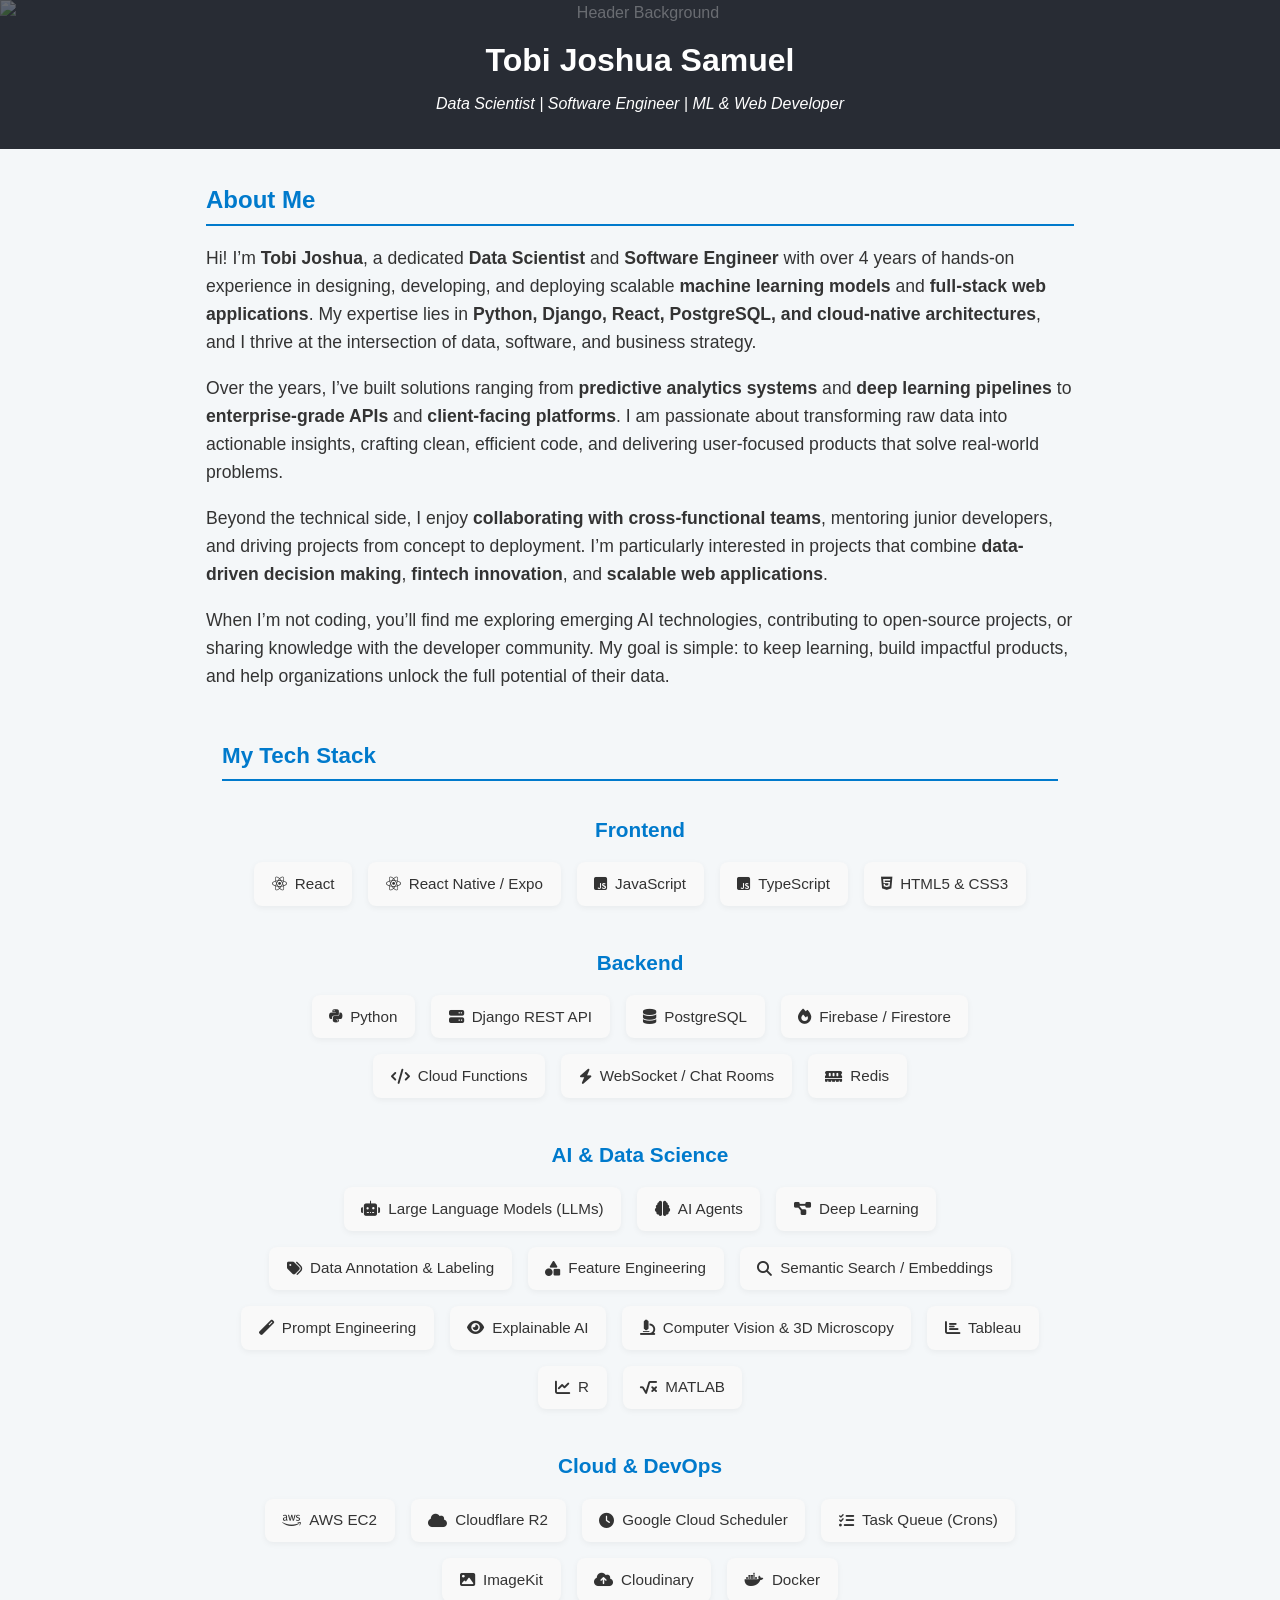
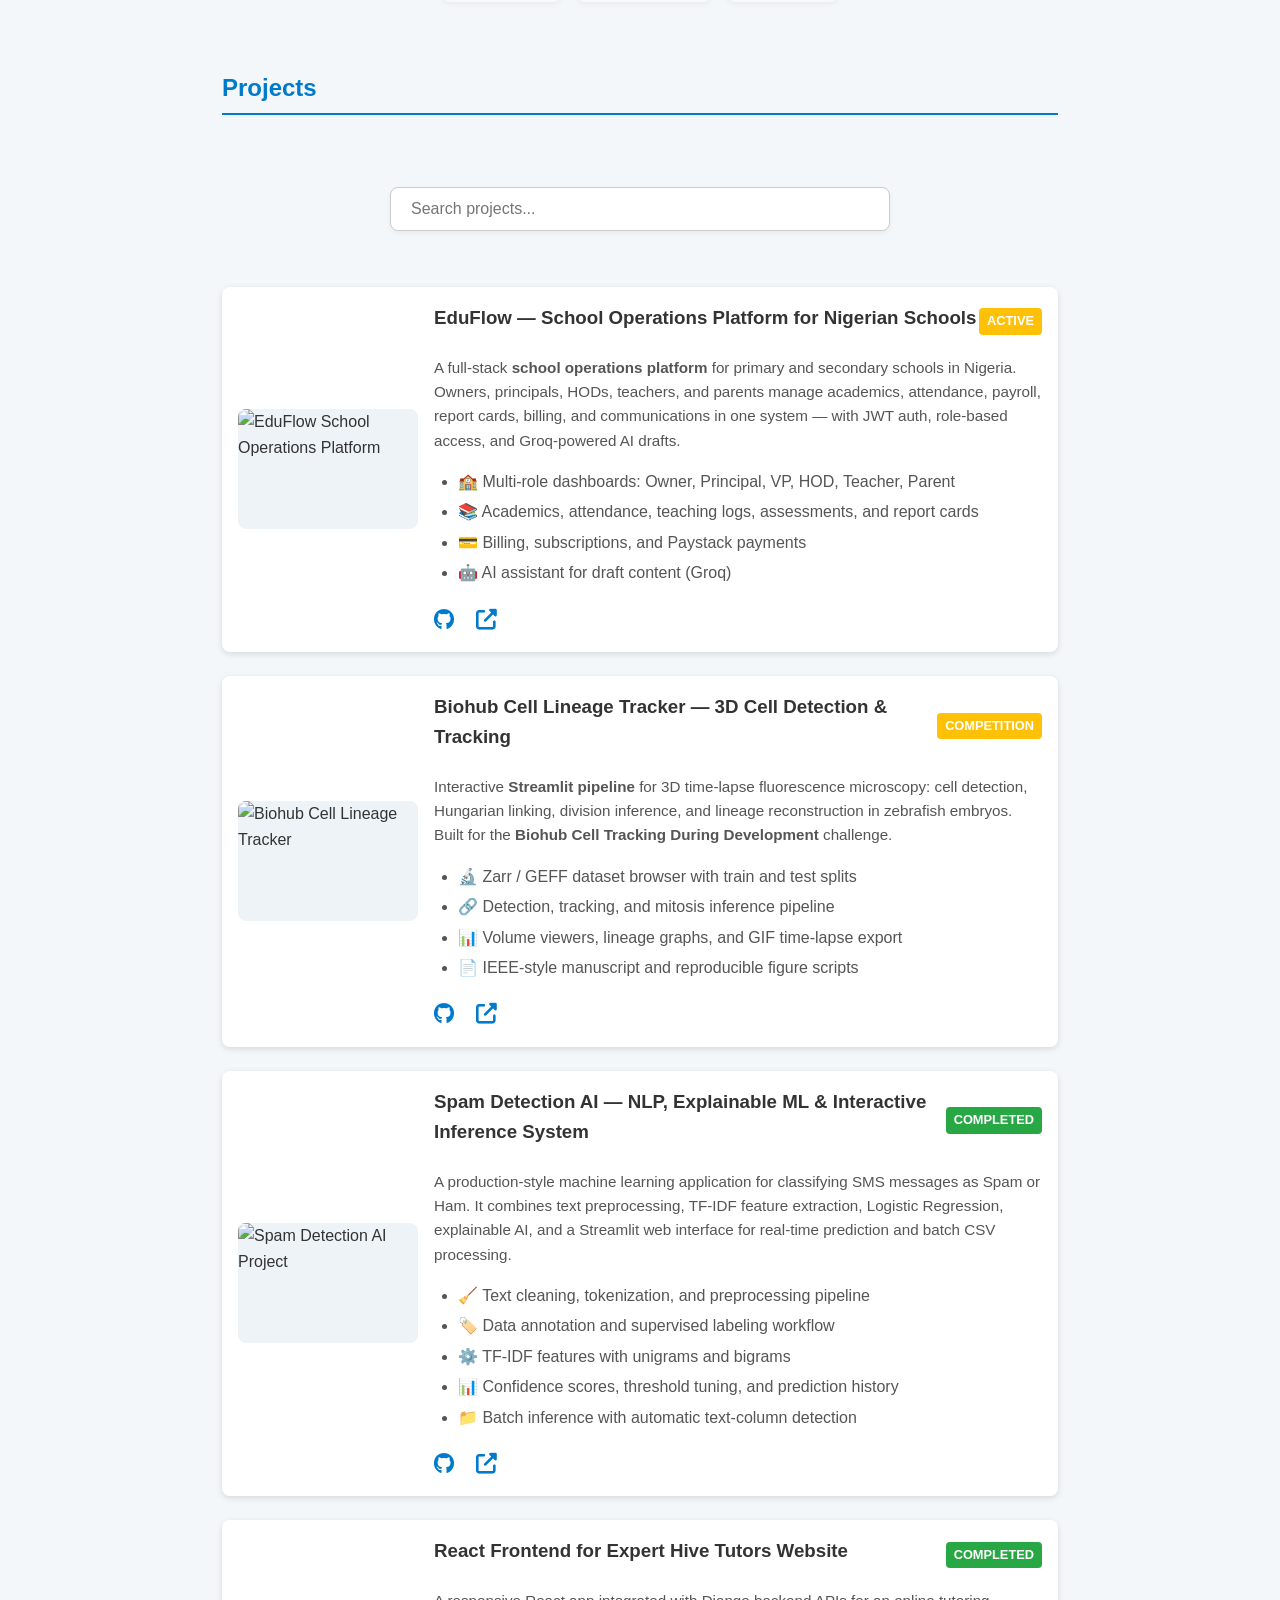
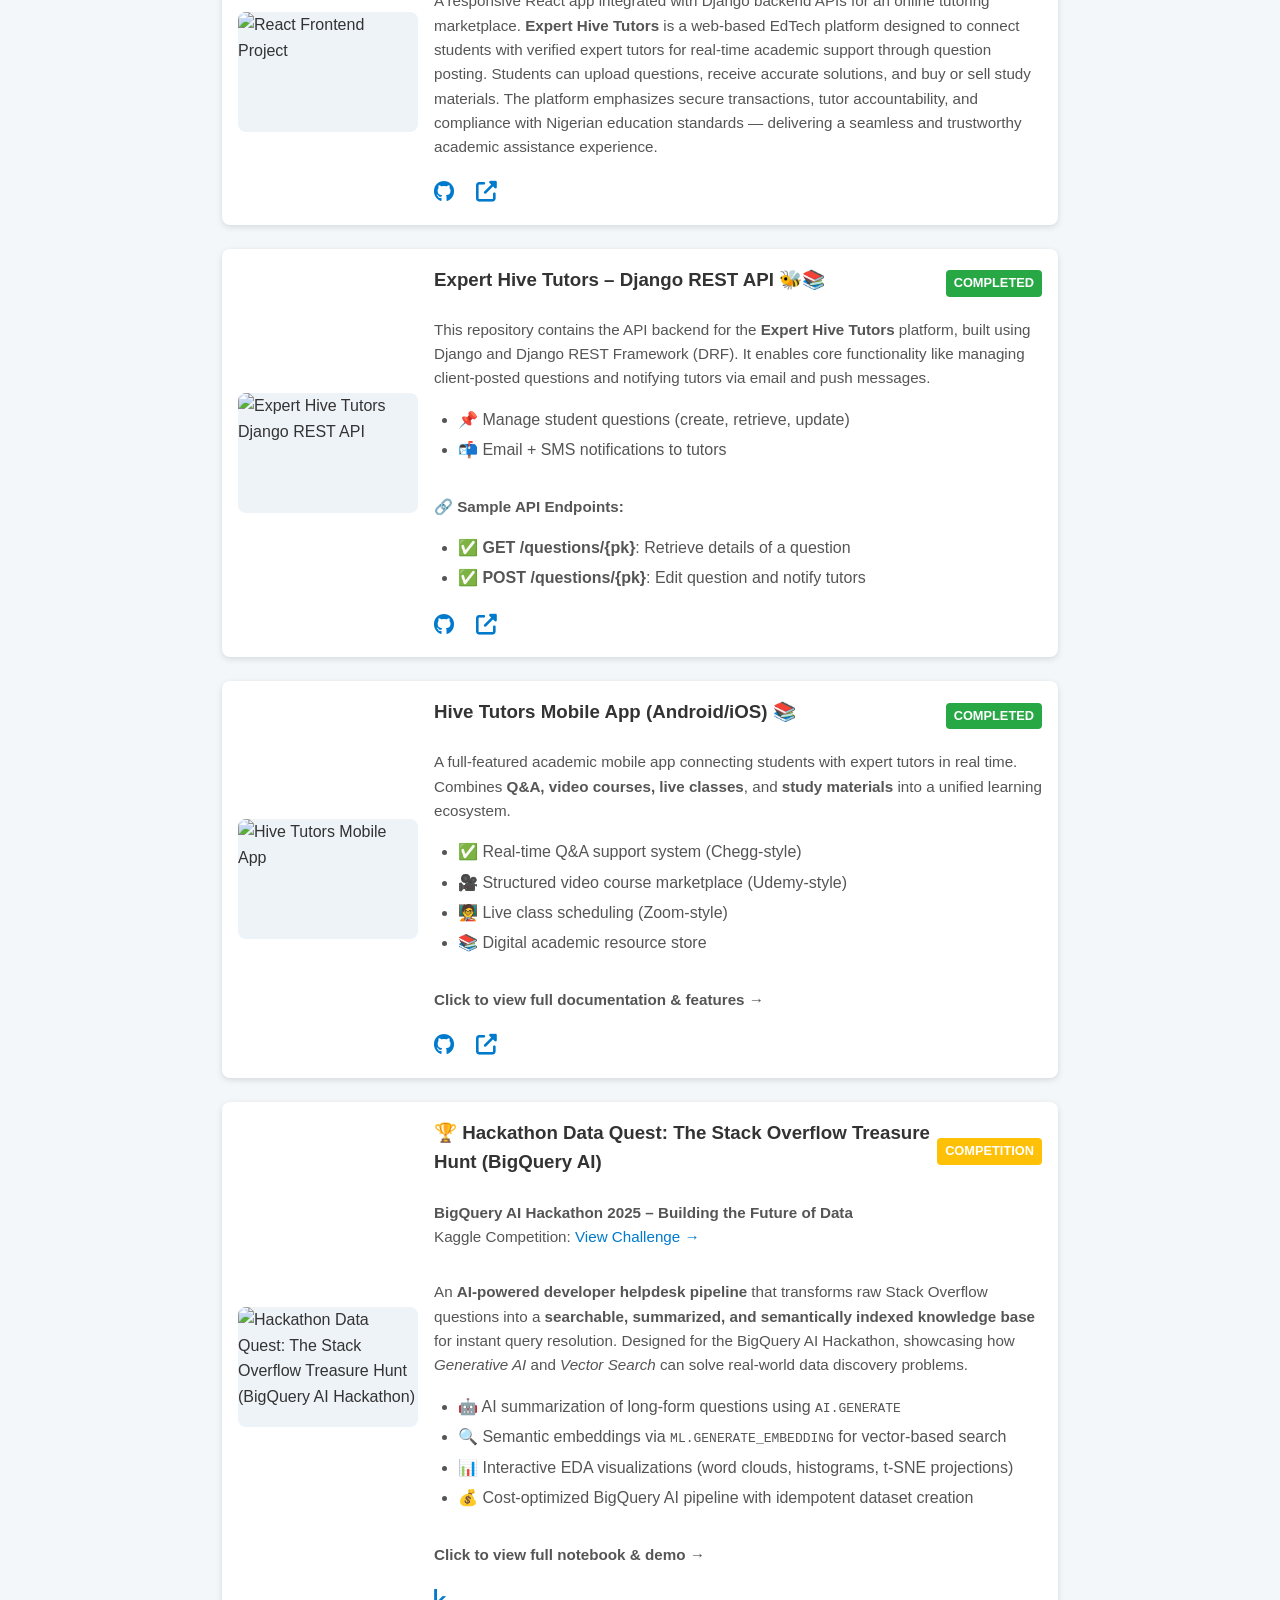
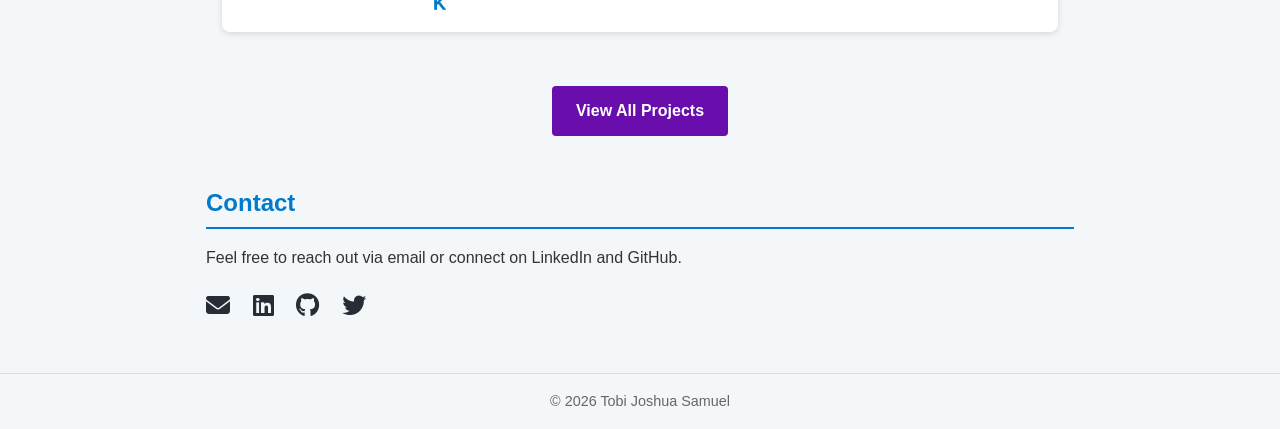
==== commit 0a62c6c0: "feat: add EduFlow and Biohub projects to portfolio - Add EduFlow school operations platform (private" ====
--- a/index.html
+++ b/index.html
@@ -439,6 +439,7 @@
           <div class="stack-item"><i class="fas fa-search"></i> Semantic Search / Embeddings</div>
           <div class="stack-item"><i class="fas fa-magic"></i> Prompt Engineering</div>
           <div class="stack-item"><i class="fas fa-eye"></i> Explainable AI</div>
+          <div class="stack-item"><i class="fas fa-microscope"></i> Computer Vision & 3D Microscopy</div>
           <div class="stack-item"><i class="fas fa-chart-bar"></i> Tableau</div>
           <div class="stack-item"><i class="fas fa-chart-line"></i> R</div>
           <div class="stack-item"><i class="fas fa-square-root-alt"></i> MATLAB</div>
@@ -478,10 +479,90 @@
         role="button"
         aria-pressed="false"
         data-private="false"
-        data-link="project.html?id=7"
+        data-link="project.html?id=10"
       >
         <img
-          src="image.png"
+          src="https://raw.githubusercontent.com/Tobi-joshua/EduFlowSoftware/main/image-1.png"
+          alt="EduFlow School Operations Platform"
+          class="project-header-image"
+        />
+        <div class="project-content">
+          <div class="project-header">
+            <h3>EduFlow — School Operations Platform for Nigerian Schools</h3>
+            <span class="project-status ongoing">Active</span>
+          </div>
+          <p>
+            A full-stack <strong>school operations platform</strong> for primary and secondary schools in Nigeria.
+            Owners, principals, HODs, teachers, and parents manage academics, attendance, payroll, report cards,
+            billing, and communications in one system — with JWT auth, role-based access, and Groq-powered AI drafts.
+          </p>
+          <ul>
+            <li>🏫 Multi-role dashboards: Owner, Principal, VP, HOD, Teacher, Parent</li>
+            <li>📚 Academics, attendance, teaching logs, assessments, and report cards</li>
+            <li>💳 Billing, subscriptions, and Paystack payments</li>
+            <li>🤖 AI assistant for draft content (Groq)</li>
+          </ul>
+          <div class="project-links">
+            <a href="#" class="private-link" title="GitHub (Private)" aria-label="GitHub (Private)">
+              <i class="fab fa-github"></i>
+            </a>
+            <a href="project.html?id=10" title="Project Details" aria-label="Project Details">
+              <i class="fas fa-external-link-alt"></i>
+            </a>
+          </div>
+        </div>
+      </div>
+
+      <div
+        class="project-card"
+        tabindex="0"
+        role="button"
+        aria-pressed="false"
+        data-private="false"
+        data-link="project.html?id=9"
+      >
+        <img
+          src="https://raw.githubusercontent.com/Tobi-joshua/Biohub---Cell-Tracking-During-Development/main/figures/pipeline_overview.png"
+          alt="Biohub Cell Lineage Tracker"
+          class="project-header-image"
+        />
+        <div class="project-content">
+          <div class="project-header">
+            <h3>Biohub Cell Lineage Tracker — 3D Cell Detection & Tracking</h3>
+            <span class="project-status ongoing">Competition</span>
+          </div>
+          <p>
+            Interactive <strong>Streamlit pipeline</strong> for 3D time-lapse fluorescence microscopy: cell detection,
+            Hungarian linking, division inference, and lineage reconstruction in zebrafish embryos.
+            Built for the <strong>Biohub Cell Tracking During Development</strong> challenge.
+          </p>
+          <ul>
+            <li>🔬 Zarr / GEFF dataset browser with train and test splits</li>
+            <li>🔗 Detection, tracking, and mitosis inference pipeline</li>
+            <li>📊 Volume viewers, lineage graphs, and GIF time-lapse export</li>
+            <li>📄 IEEE-style manuscript and reproducible figure scripts</li>
+          </ul>
+          <div class="project-links">
+            <a href="https://github.com/Tobi-joshua/Biohub---Cell-Tracking-During-Development" target="_blank" title="View GitHub Repo" aria-label="GitHub Repo">
+              <i class="fab fa-github"></i>
+            </a>
+            <a href="https://bioapp---cell-tracking-during-development-ezpjtah7icn2tfr8tie4.streamlit.app/" target="_blank" title="Live Streamlit Demo" aria-label="Live Demo">
+              <i class="fas fa-external-link-alt"></i>
+            </a>
+          </div>
+        </div>
+      </div>
+
+      <div
+        class="project-card"
+        tabindex="0"
+        role="button"
+        aria-pressed="false"
+        data-private="false"
+        data-link="project.html?id=8"
+      >
+        <img
+          src="https://ik.imagekit.io/ooiob6xdv/image.png"
           alt="Spam Detection AI Project"
           class="project-header-image"
         />
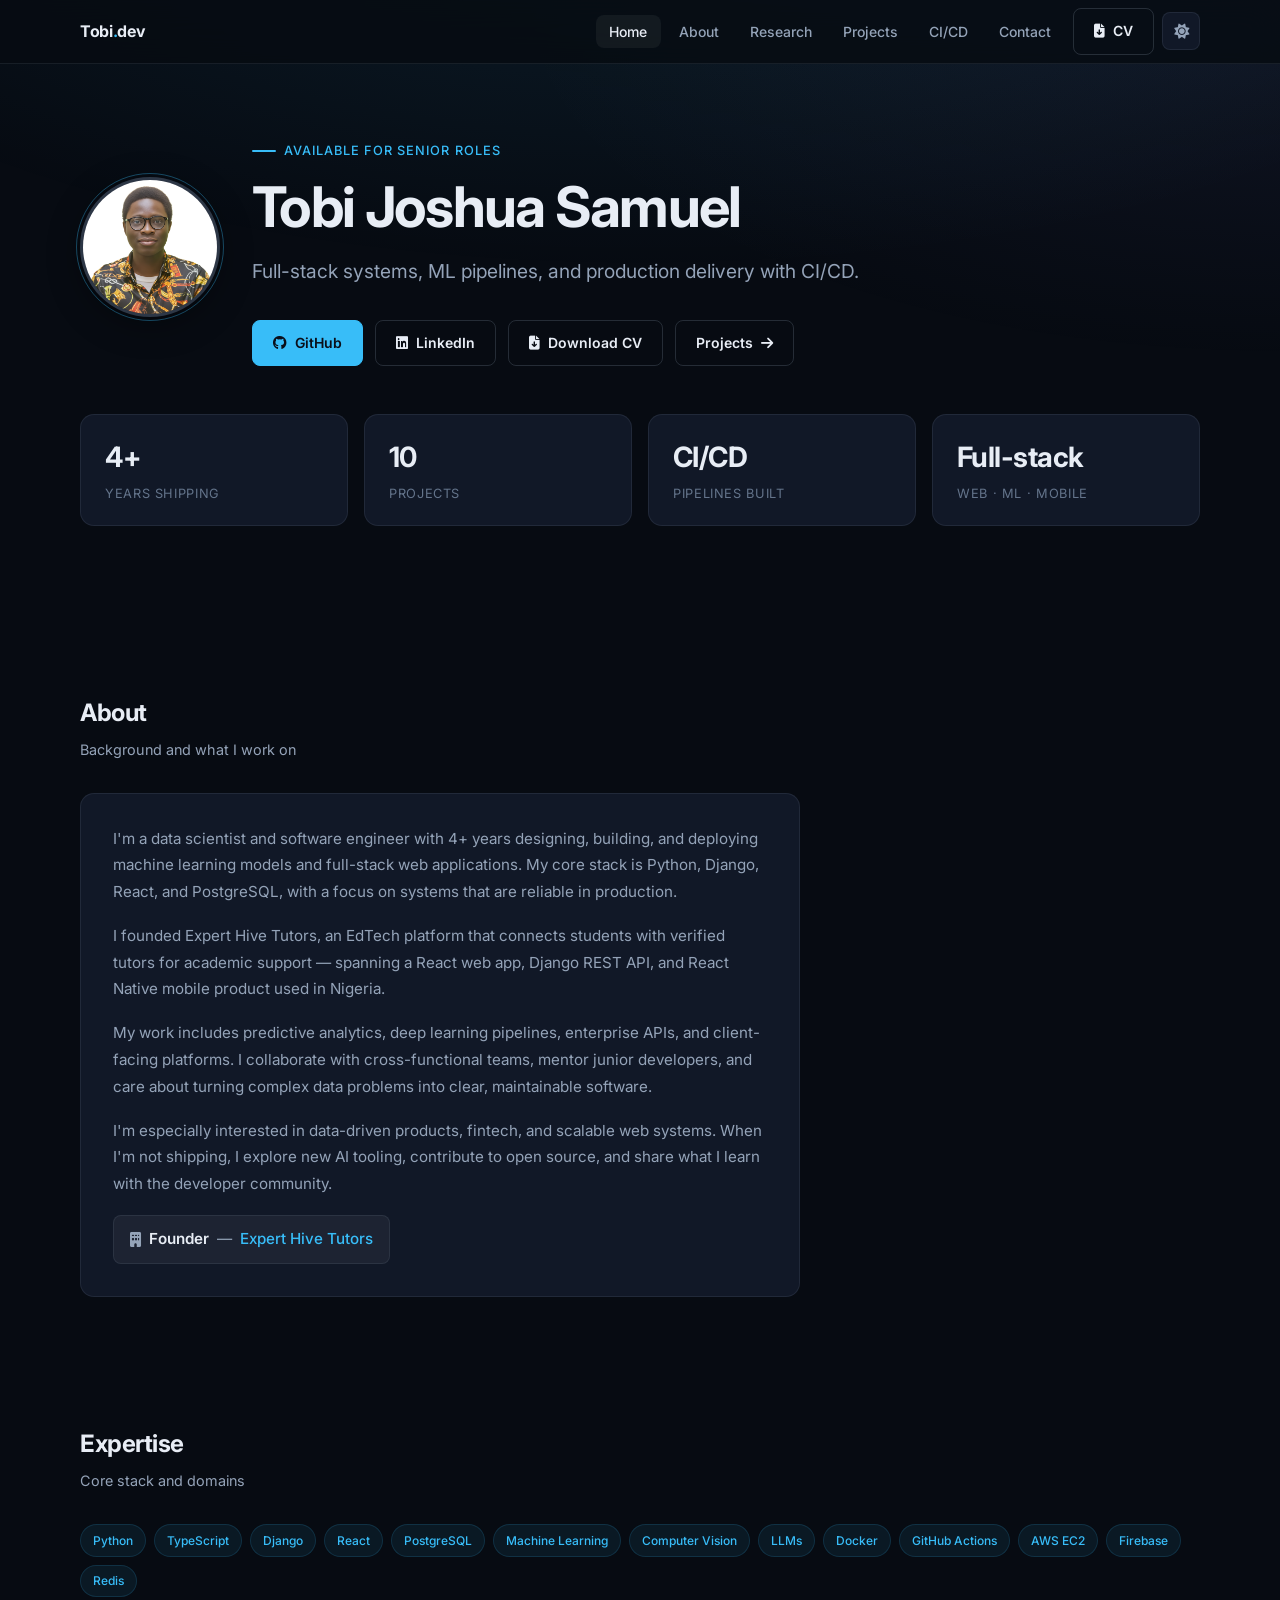
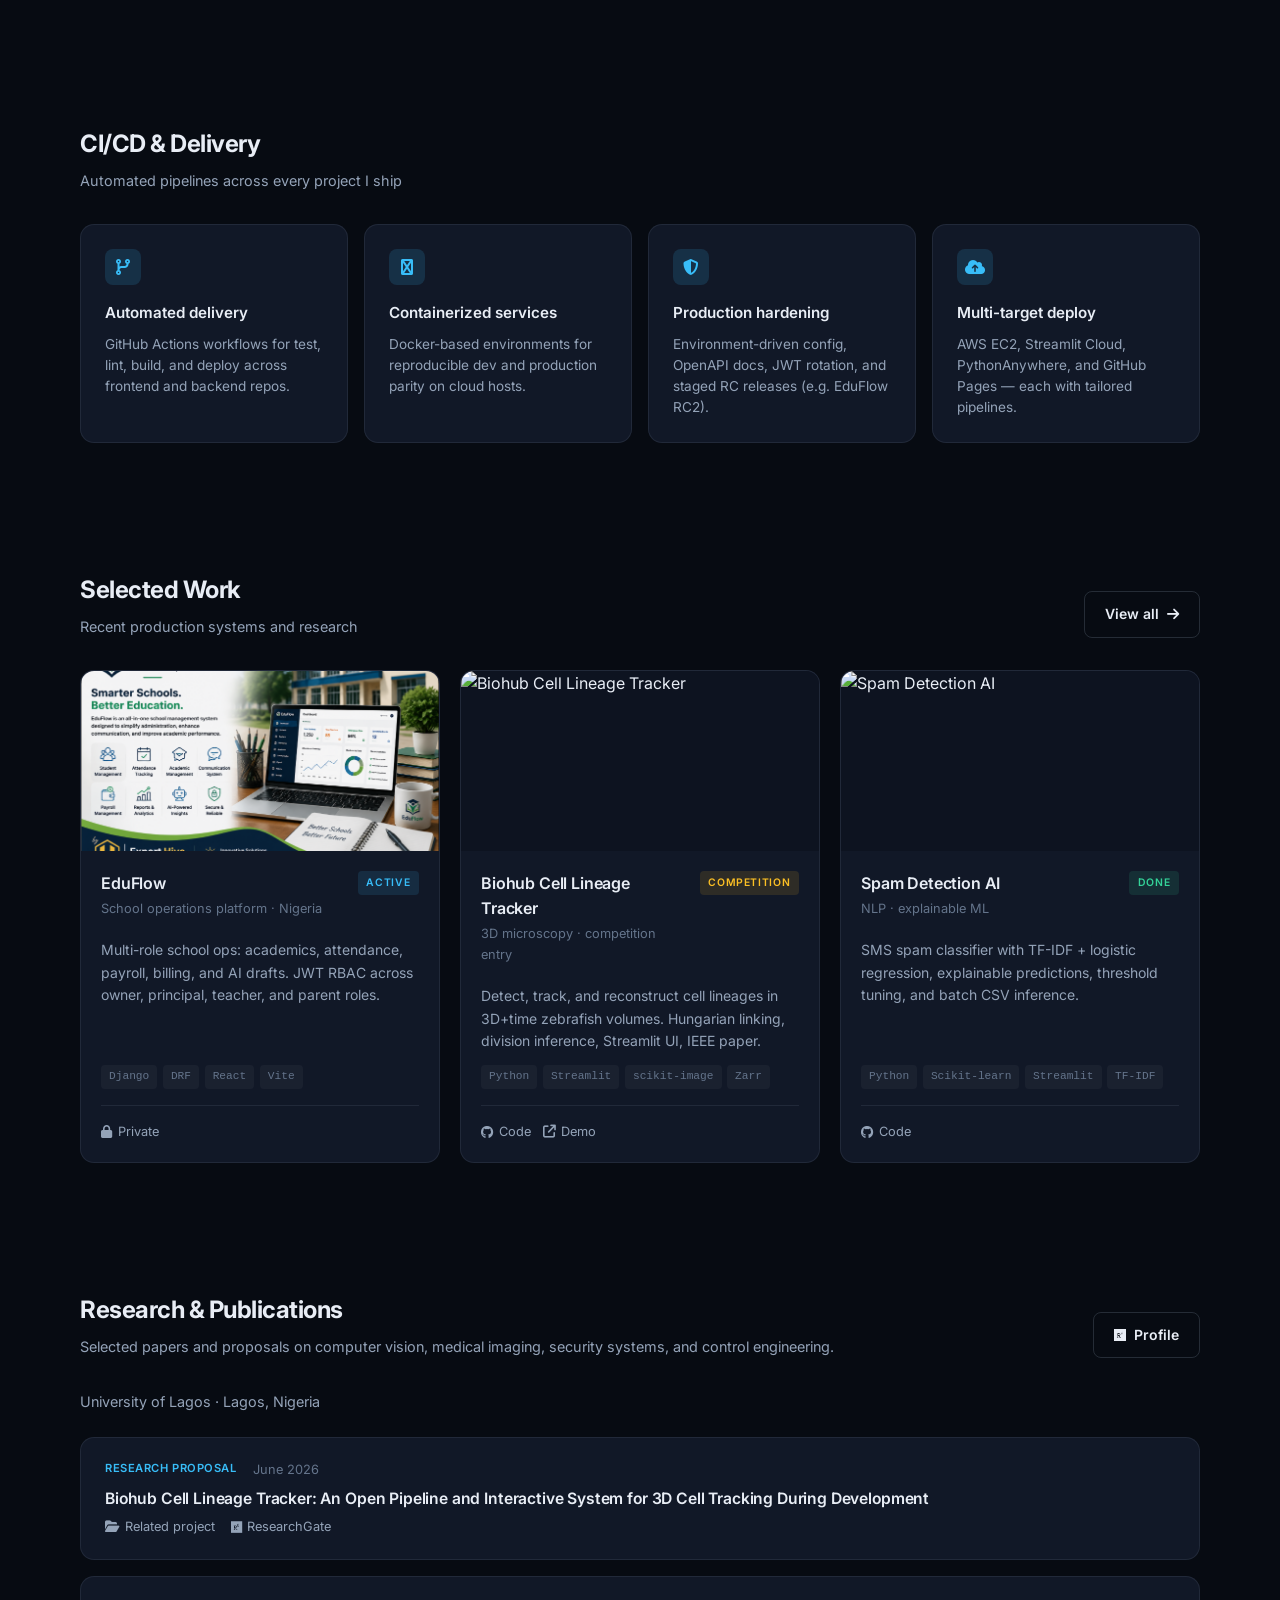
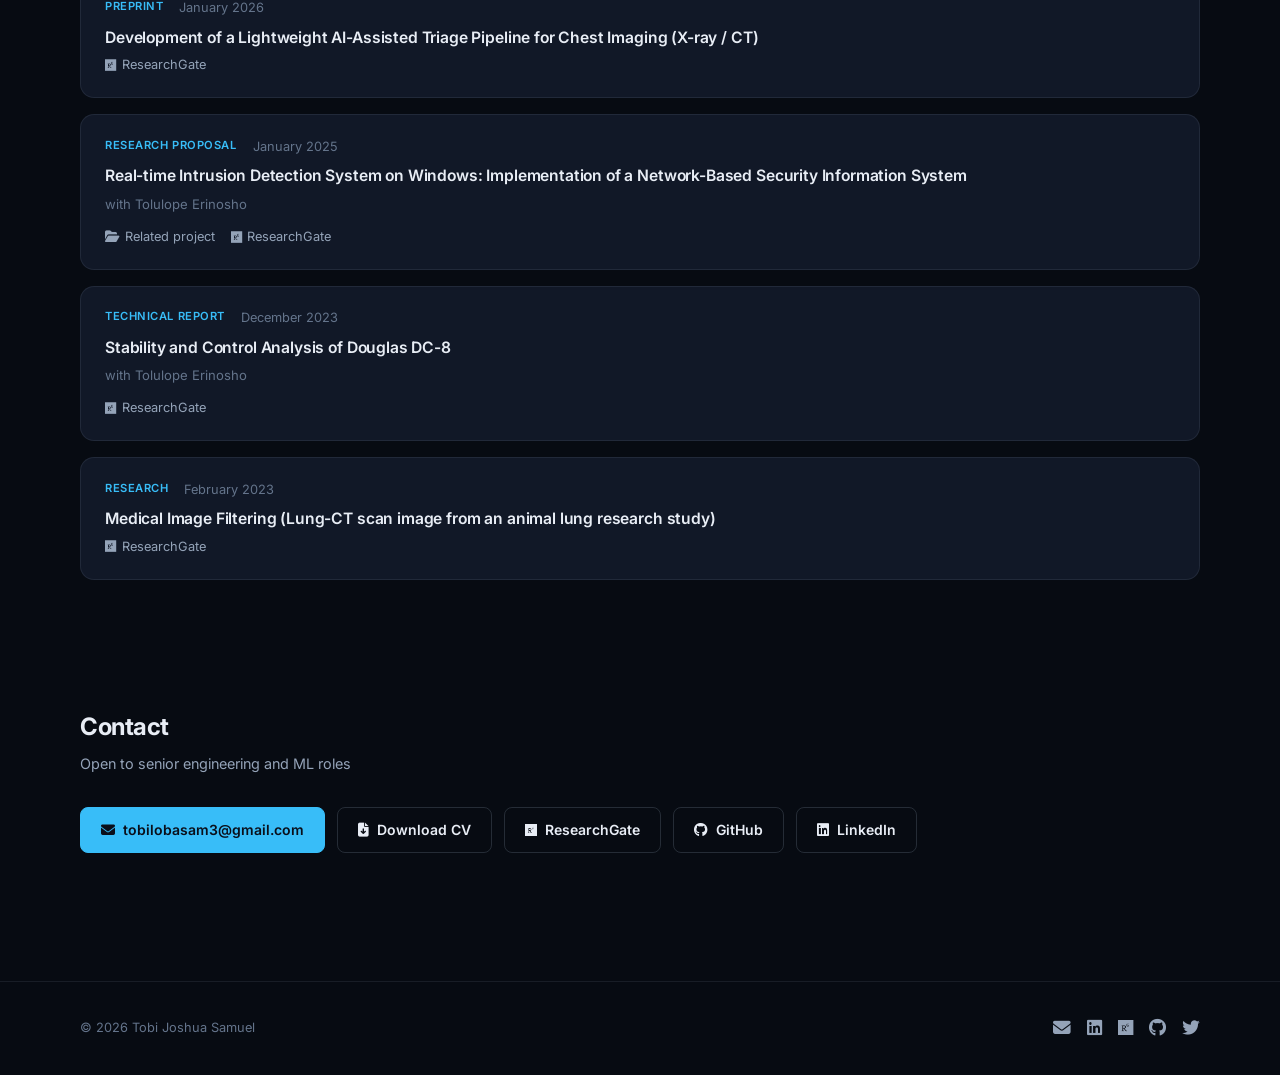
==== commit 0829f0ad: "Portfolio — Tobi Joshua Samuel Personal portfolio for a senior software engineer and data scientist." ====
--- a/index.html
+++ b/index.html
@@ -3,891 +3,204 @@
 <head>
   <meta charset="UTF-8" />
   <meta name="viewport" content="width=device-width, initial-scale=1" />
-  <title>Tobi Joshua Portfolio</title>
-
-  <!-- Favicon -->
+  <title>Tobi Joshua — Senior Software Engineer</title>
+  <meta name="description" content="Full-stack engineer and data scientist. Production systems, ML pipelines, CI/CD." />
+  <meta http-equiv="Cache-Control" content="no-cache, no-store, must-revalidate" />
+  <meta http-equiv="Pragma" content="no-cache" />
+  <meta http-equiv="Expires" content="0" />
   <link rel="icon" href="https://ik.imagekit.io/experthivetutors/ChatGPT%20Image%20Aug%207,%202025,%2006_07_53%20AM.png?updatedAt=1754572188208" type="image/png" />
-
-  <!-- Font Awesome CDN for icons -->
-  <link
-    rel="stylesheet"
-    href="https://cdnjs.cloudflare.com/ajax/libs/font-awesome/6.7.2/css/all.min.css"
-    crossorigin="anonymous"
-    referrerpolicy="no-referrer"
-  />
-
-  <!-- party.js CDN -->
-  <script src="https://cdn.jsdelivr.net/npm/party-js@latest/bundle/party.min.js"></script>
-
-  <style>
-    /* Reset + base styles */
-    * {
-      box-sizing: border-box;
-    }
-    body {
-      font-family: "Segoe UI", Tahoma, Geneva, Verdana, sans-serif;
-      margin: 0;
-      background: #f4f7f9;
-      color: #333;
-      line-height: 1.6;
-      user-select: none;
-    }
-    a {
-      color: #007acc;
-      text-decoration: none;
-      cursor: pointer;
-    }
-    a:hover {
-      text-decoration: underline;
-    }
-    header {
-      background: #282c34;
-      color: white;
-      padding: 2rem 1rem;
-      text-align: center;
-      position: relative;
-      overflow: hidden;
-    }
-    header img.header-image {
-      width: 100%;
-      max-height: 200px;
-      object-fit: cover;
-      opacity: 0.3;
-      position: absolute;
-      top: 0;
-      left: 0;
-      z-index: 0;
-    }
-    header h1, header p {
-      position: relative;
-      z-index: 1;
-    }
-    header h1 {
-      margin: 0.2rem 0;
-      font-weight: 700;
-    }
-    header p {
-      margin: 0.3rem 0 0;
-      font-style: italic;
-    }
-    main {
-      max-width: 900px;
-      margin: 2rem auto;
-      padding: 0 1rem;
-    }
-    section {
-      margin-bottom: 3rem;
-    }
-    section h2 {
-      border-bottom: 2px solid #007acc;
-      padding-bottom: 0.3rem;
-      margin-bottom: 1rem;
-      color: #007acc;
-    }
-    .about p {
-      font-size: 1.1rem;
-    }
-
-    .stacks {
-      margin: 3rem 0;
-      padding: 0 1rem;
-    }
-
-    .stacks h2 {
-      margin-bottom: 2rem;
-      text-align: left;
-      font-size: 1.4rem;
-    }
-
-    .stack-category {
-      margin-bottom: 2.5rem;
-    }
-
-    .stack-category h3 {
-      margin-bottom: 1rem;
-      font-size: 1.3rem;
-      color: #007acc;
-      text-align: center;
-    }
-
-    .stack-items {
-      display: flex;
-      flex-wrap: wrap;
-      justify-content: center;
-      gap: 1rem;
-    }
-
-    .stack-item {
-      background-color: #f9f9f9;
-      padding: 0.6rem 1.1rem;
-      border-radius: 8px;
-      box-shadow: 0 2px 6px rgba(0, 0, 0, 0.05);
-      font-size: 0.95rem;
-      display: flex;
-      align-items: center;
-      gap: 0.5rem;
-      color: #333;
-      transition: transform 0.2s ease;
-    }
-
-    .stack-item:hover {
-      transform: translateY(-2px);
-      box-shadow: 0 4px 10px rgba(0, 0, 0, 0.08);
-    }
-
-    .projects {
-      display: flex;
-      flex-direction: column;
-      gap: 1.5rem;
-      padding: 0 1rem;
-    }
-    .project-header {
-      display: flex;
-      justify-content: space-between;
-      align-items: center;
-    }
-
-    .project-status {
-      padding: 3px 8px;
-      font-size: 0.8rem;
-      font-weight: bold;
-      border-radius: 4px;
-      color: white;
-      text-transform: uppercase;
-      white-space: nowrap;
-    }
-
-    .project-status.completed {
-      background-color: #28a745;
-    }
-
-    .project-status.ongoing {
-      background-color: #ffc107;
-    }
-
-    .project-card {
-      display: flex;
-      gap: 1rem;
-      background: white;
-      border-radius: 8px;
-      box-shadow: 0 2px 6px rgba(0,0,0,0.12);
-      cursor: pointer;
-      user-select: none;
-      transition: box-shadow 0.3s ease, transform 0.3s ease;
-      padding: 1rem;
-      align-items: center;
-      min-height: 140px;
-    }
-
-    .project-card:hover,
-    .project-card:focus {
-      box-shadow: 0 8px 20px rgba(0,0,0,0.25);
-      transform: translateY(-5px);
-      outline: none;
-    }
-
-    .project-header-image {
-      width: 180px;
-      height: 120px;
-      object-fit: cover;
-      border-radius: 8px;
-      flex-shrink: 0;
-      background: #eef3f8;
-    }
-
-    .project-content {
-      flex: 1;
-      display: flex;
-      flex-direction: column;
-    }
-
-    .project-content h3 {
-      margin: 0 0 0.5rem 0;
-      word-break: break-word;
-    }
-
-    .project-content p {
-      color: #555;
-      font-size: 0.95rem;
-      margin-bottom: 1rem;
-      word-break: break-word;
-    }
-
-    .project-content ul {
-      margin: 0 0 0.75rem 1.2rem;
-      color: #555;
-      padding-left: 0.3rem;
-    }
-
-    .project-content li {
-      margin-bottom: 0.3rem;
-    }
-
-    .project-links {
-      margin-top: auto;
-    }
-
-    .project-links a {
-      margin-right: 1rem;
-      font-size: 1.3rem;
-      color: #007acc;
-      transition: color 0.3s ease;
-    }
-
-    .project-links a:hover,
-    .project-links a:focus {
-      color: #004d99;
-      outline: none;
-    }
-
-    @media (max-width: 600px) {
-      .project-card {
-        flex-direction: column;
-        align-items: flex-start;
-        min-height: auto;
-      }
-
-      .project-header-image {
-        width: 100%;
-        max-height: 200px;
-        height: auto;
-        border-radius: 8px 8px 0 0;
-      }
-
-      .project-content {
-        width: 100%;
-      }
-
-      .project-content h3,
-      .project-content p {
-        margin-left: 0;
-      }
-
-      .project-links {
-        margin-top: 1rem;
-      }
-    }
-
-    .contact p {
-      font-size: 1rem;
-    }
-    .social-links a {
-      font-size: 1.5rem;
-      margin-right: 1rem;
-      color: #282c34;
-      transition: color 0.3s ease;
-      position: relative;
-      cursor: pointer;
-    }
-    .social-links a:hover {
-      color: #007acc;
-    }
-    footer {
-      text-align: center;
-      padding: 1rem;
-      font-size: 0.9rem;
-      color: #666;
-      border-top: 1px solid #ddd;
-      margin-top: 3rem;
-    }
-
-    #modal {
-      position: fixed;
-      top: 0; left: 0; right: 0; bottom: 0;
-      background: rgba(0,0,0,0.6);
-      display: none;
-      align-items: center;
-      justify-content: center;
-      z-index: 10000;
-    }
-    #modal .modal-content {
-      background: white;
-      padding: 2rem;
-      border-radius: 8px;
-      max-width: 400px;
-      text-align: center;
-      box-shadow: 0 4px 15px rgba(0,0,0,0.3);
-    }
-    #modal button {
-      margin-top: 1rem;
-      padding: 0.5rem 1.2rem;
-      background: #007acc;
-      border: none;
-      border-radius: 4px;
-      color: white;
-      cursor: pointer;
-      font-size: 1rem;
-    }
-    #modal button:hover {
-      background: #005f99;
-    }
-
-    .visually-hidden {
-      position: absolute;
-      left: -10000px;
-      top: auto;
-      width: 1px;
-      height: 1px;
-      overflow: hidden;
-    }
-
-    .search-container {
-      display: flex;
-      justify-content: center;
-      margin: 2rem 0;
-      padding: 0 1rem;
-    }
-
-    #searchInput {
-      width: 100%;
-      max-width: 500px;
-      padding: 0.75rem 1.25rem;
-      font-size: 1rem;
-      border: 1.5px solid #ccc;
-      border-radius: 8px;
-      box-shadow: 0 2px 5px rgba(0, 0, 0, 0.05);
-      transition: border-color 0.3s ease, box-shadow 0.3s ease;
-    }
-
-    #searchInput:focus {
-      outline: none;
-      border-color: #007acc;
-      box-shadow: 0 0 0 3px rgba(0, 122, 204, 0.2);
-    }
-
-    .view-all-container {
-      text-align: center;
-      margin-top: 30px;
-    }
-
-    .view-all-button {
-      display: inline-block;
-      padding: 12px 24px;
-      background-color: #6a0dad;
-      color: #fff;
-      border: none;
-      border-radius: 4px;
-      font-weight: bold;
-      text-decoration: none;
-      transition: background-color 0.3s ease;
-    }
-
-    .view-all-button:hover {
-      background-color: #5a009c;
-    }
-  </style>
+  <script>
+    (function () {
+      var t = localStorage.getItem("theme");
+      document.documentElement.setAttribute("data-theme", t || "dark");
+    })();
+  </script>
+  <link rel="stylesheet" href="https://cdnjs.cloudflare.com/ajax/libs/font-awesome/6.7.2/css/all.min.css" crossorigin="anonymous" referrerpolicy="no-referrer" />
+  <link rel="stylesheet" href="assets/css/tokens.css?v=20260711" />
+  <link rel="stylesheet" href="assets/css/base.css?v=20260711" />
+  <link rel="stylesheet" href="assets/css/components.css?v=20260711" />
 </head>
 <body>
-  <header>
-    <img src="https://ik.imagekit.io/experthivetutors/ChatGPT%20Image%20Aug%207,%202025,%2006_19_48%20AM.png?updatedAt=1754572813223" alt="Header Background" class="header-image" />
-    <h1>Tobi Joshua Samuel</h1>
-    <p>Data Scientist | Software Engineer | ML & Web Developer</p>
-  </header>
+  <noscript>
+    <p style="padding:2rem;text-align:center;font-family:system-ui,sans-serif;">
+      This portfolio requires JavaScript. Please enable it to view the site.
+    </p>
+  </noscript>
+  <div id="nav"></div>
 
   <main>
-    <section class="about">
-      <h2>About Me</h2>
-      <p>
-        Hi! I’m <strong>Tobi Joshua</strong>, a dedicated <strong>Data Scientist</strong> and <strong>Software Engineer</strong> with over 4 years of hands-on experience in designing, developing, and deploying scalable <strong>machine learning models</strong> and <strong>full-stack web applications</strong>. My expertise lies in <strong>Python, Django, React, PostgreSQL, and cloud-native architectures</strong>, and I thrive at the intersection of data, software, and business strategy.
-      </p>
-      <p>
-        Over the years, I’ve built solutions ranging from <strong>predictive analytics systems</strong> and <strong>deep learning pipelines</strong> to <strong>enterprise-grade APIs</strong> and <strong>client-facing platforms</strong>. I am passionate about transforming raw data into actionable insights, crafting clean, efficient code, and delivering user-focused products that solve real-world problems.
-      </p>
-      <p>
-        Beyond the technical side, I enjoy <strong>collaborating with cross-functional teams</strong>, mentoring junior developers, and driving projects from concept to deployment. I’m particularly interested in projects that combine <strong>data-driven decision making</strong>, <strong>fintech innovation</strong>, and <strong>scalable web applications</strong>.
-      </p>
-      <p>
-        When I’m not coding, you’ll find me exploring emerging AI technologies, contributing to open-source projects, or sharing knowledge with the developer community. My goal is simple: to keep learning, build impactful products, and help organizations unlock the full potential of their data.
-      </p>
-    </section>
-
-    <section class="stacks">
-      <h2>My Tech Stack</h2>
-
-      <div class="stack-category">
-        <h3>Frontend</h3>
-        <div class="stack-items">
-          <div class="stack-item"><i class="fab fa-react"></i> React</div>
-          <div class="stack-item"><i class="fab fa-react"></i> React Native / Expo</div>
-          <div class="stack-item"><i class="fab fa-js-square"></i> JavaScript</div>
-          <div class="stack-item"><i class="fab fa-js-square"></i> TypeScript</div>
-          <div class="stack-item"><i class="fab fa-html5"></i> HTML5 & CSS3</div>
-        </div>
-      </div>
-
-      <div class="stack-category">
-        <h3>Backend</h3>
-        <div class="stack-items">
-          <div class="stack-item"><i class="fab fa-python"></i> Python</div>
-          <div class="stack-item"><i class="fas fa-server"></i> Django REST API</div>
-          <div class="stack-item"><i class="fas fa-database"></i> PostgreSQL</div>
-          <div class="stack-item"><i class="fas fa-fire"></i> Firebase / Firestore</div>
-          <div class="stack-item"><i class="fas fa-code"></i> Cloud Functions</div>
-          <div class="stack-item"><i class="fas fa-bolt"></i> WebSocket / Chat Rooms</div>
-          <div class="stack-item"><i class="fas fa-memory"></i> Redis</div>
-        </div>
-      </div>
-
-      <div class="stack-category">
-        <h3>AI & Data Science</h3>
-        <div class="stack-items">
-          <div class="stack-item"><i class="fas fa-robot"></i> Large Language Models (LLMs)</div>
-          <div class="stack-item"><i class="fas fa-brain"></i> AI Agents</div>
-          <div class="stack-item"><i class="fas fa-project-diagram"></i> Deep Learning</div>
-          <div class="stack-item"><i class="fas fa-tags"></i> Data Annotation & Labeling</div>
-          <div class="stack-item"><i class="fas fa-shapes"></i> Feature Engineering</div>
-          <div class="stack-item"><i class="fas fa-search"></i> Semantic Search / Embeddings</div>
-          <div class="stack-item"><i class="fas fa-magic"></i> Prompt Engineering</div>
-          <div class="stack-item"><i class="fas fa-eye"></i> Explainable AI</div>
-          <div class="stack-item"><i class="fas fa-microscope"></i> Computer Vision & 3D Microscopy</div>
-          <div class="stack-item"><i class="fas fa-chart-bar"></i> Tableau</div>
-          <div class="stack-item"><i class="fas fa-chart-line"></i> R</div>
-          <div class="stack-item"><i class="fas fa-square-root-alt"></i> MATLAB</div>
-        </div>
-      </div>
-
-      <div class="stack-category">
-        <h3>Cloud & DevOps</h3>
-        <div class="stack-items">
-          <div class="stack-item"><i class="fab fa-aws"></i> AWS EC2</div>
-          <div class="stack-item"><i class="fas fa-cloud"></i> Cloudflare R2</div>
-          <div class="stack-item"><i class="fas fa-clock"></i> Google Cloud Scheduler</div>
-          <div class="stack-item"><i class="fas fa-tasks"></i> Task Queue (Crons)</div>
-          <div class="stack-item"><i class="fas fa-image"></i> ImageKit</div>
-          <div class="stack-item"><i class="fas fa-cloud-upload-alt"></i> Cloudinary</div>
-          <div class="stack-item"><i class="fab fa-docker"></i> Docker</div>
-        </div>
-      </div>
-    </section>
-
-    <section class="projects">
-      <h2>Projects</h2>
-
-      <section class="search-container">
-        <label for="searchInput" class="visually-hidden">Search Projects</label>
-        <input
-          type="text"
-          id="searchInput"
-          placeholder="Search projects..."
-          aria-label="Search Projects"
-        />
-      </section>
-
-      <div
-        class="project-card"
-        tabindex="0"
-        role="button"
-        aria-pressed="false"
-        data-private="false"
-        data-link="project.html?id=10"
-      >
-        <img
-          src="https://raw.githubusercontent.com/Tobi-joshua/EduFlowSoftware/main/image-1.png"
-          alt="EduFlow School Operations Platform"
-          class="project-header-image"
-        />
-        <div class="project-content">
-          <div class="project-header">
-            <h3>EduFlow — School Operations Platform for Nigerian Schools</h3>
-            <span class="project-status ongoing">Active</span>
-          </div>
-          <p>
-            A full-stack <strong>school operations platform</strong> for primary and secondary schools in Nigeria.
-            Owners, principals, HODs, teachers, and parents manage academics, attendance, payroll, report cards,
-            billing, and communications in one system — with JWT auth, role-based access, and Groq-powered AI drafts.
-          </p>
-          <ul>
-            <li>🏫 Multi-role dashboards: Owner, Principal, VP, HOD, Teacher, Parent</li>
-            <li>📚 Academics, attendance, teaching logs, assessments, and report cards</li>
-            <li>💳 Billing, subscriptions, and Paystack payments</li>
-            <li>🤖 AI assistant for draft content (Groq)</li>
-          </ul>
-          <div class="project-links">
-            <a href="#" class="private-link" title="GitHub (Private)" aria-label="GitHub (Private)">
-              <i class="fab fa-github"></i>
-            </a>
-            <a href="project.html?id=10" title="Project Details" aria-label="Project Details">
-              <i class="fas fa-external-link-alt"></i>
-            </a>
-          </div>
-        </div>
-      </div>
-
-      <div
-        class="project-card"
-        tabindex="0"
-        role="button"
-        aria-pressed="false"
-        data-private="false"
-        data-link="project.html?id=9"
-      >
-        <img
-          src="https://raw.githubusercontent.com/Tobi-joshua/Biohub---Cell-Tracking-During-Development/main/figures/pipeline_overview.png"
-          alt="Biohub Cell Lineage Tracker"
-          class="project-header-image"
-        />
-        <div class="project-content">
-          <div class="project-header">
-            <h3>Biohub Cell Lineage Tracker — 3D Cell Detection & Tracking</h3>
-            <span class="project-status ongoing">Competition</span>
-          </div>
-          <p>
-            Interactive <strong>Streamlit pipeline</strong> for 3D time-lapse fluorescence microscopy: cell detection,
-            Hungarian linking, division inference, and lineage reconstruction in zebrafish embryos.
-            Built for the <strong>Biohub Cell Tracking During Development</strong> challenge.
-          </p>
-          <ul>
-            <li>🔬 Zarr / GEFF dataset browser with train and test splits</li>
-            <li>🔗 Detection, tracking, and mitosis inference pipeline</li>
-            <li>📊 Volume viewers, lineage graphs, and GIF time-lapse export</li>
-            <li>📄 IEEE-style manuscript and reproducible figure scripts</li>
-          </ul>
-          <div class="project-links">
-            <a href="https://github.com/Tobi-joshua/Biohub---Cell-Tracking-During-Development" target="_blank" title="View GitHub Repo" aria-label="GitHub Repo">
-              <i class="fab fa-github"></i>
-            </a>
-            <a href="https://bioapp---cell-tracking-during-development-ezpjtah7icn2tfr8tie4.streamlit.app/" target="_blank" title="Live Streamlit Demo" aria-label="Live Demo">
-              <i class="fas fa-external-link-alt"></i>
-            </a>
-          </div>
-        </div>
-      </div>
-
-      <div
-        class="project-card"
-        tabindex="0"
-        role="button"
-        aria-pressed="false"
-        data-private="false"
-        data-link="project.html?id=8"
-      >
-        <img
-          src="https://ik.imagekit.io/ooiob6xdv/image.png"
-          alt="Spam Detection AI Project"
-          class="project-header-image"
-        />
-        <div class="project-content">
-          <div class="project-header">
-            <h3>Spam Detection AI — NLP, Explainable ML & Interactive Inference System</h3>
-            <span class="project-status completed">Completed</span>
-          </div>
-          <p>
-            A production-style machine learning application for classifying SMS messages as Spam or Ham.
-            It combines text preprocessing, TF-IDF feature extraction, Logistic Regression, explainable AI,
-            and a Streamlit web interface for real-time prediction and batch CSV processing.
-          </p>
-          <ul>
-            <li>🧹 Text cleaning, tokenization, and preprocessing pipeline</li>
-            <li>🏷️ Data annotation and supervised labeling workflow</li>
-            <li>⚙️ TF-IDF features with unigrams and bigrams</li>
-            <li>📊 Confidence scores, threshold tuning, and prediction history</li>
-            <li>📁 Batch inference with automatic text-column detection</li>
-          </ul>
-          <div class="project-links">
-            <a href="https://github.com/Tobi-joshua/Spam-Detection-AI" target="_blank" title="View GitHub Repo" aria-label="GitHub Repo">
-              <i class="fab fa-github"></i>
-            </a>
-            <a href="https://github.com/Tobi-joshua/Spam-Detection-AI" target="_blank" title="View Project" aria-label="Project Link">
-              <i class="fas fa-external-link-alt"></i>
-            </a>
-          </div>
-        </div>
-      </div>
-
-      <div
-        class="project-card"
-        tabindex="0"
-        role="button"
-        aria-pressed="false"
-        data-private="false"
-        data-link="project.html?id=1"
-      >
-        <img
-          src="https://ik.imagekit.io/experthivetutors/475547188-b3e3900e-1dcb-4b7a-9107-cda8e82c6112.png?updatedAt=1754575285959"
-          alt="React Frontend Project"
-          class="project-header-image"
-        />
-        <div class="project-content">
-          <div class="project-header">
-            <h3>React Frontend for Expert Hive Tutors Website</h3>
-            <span class="project-status completed">Completed</span>
-          </div>
-          <p>
-            A responsive React app integrated with Django backend APIs for an online tutoring marketplace.
-            <strong>Expert Hive Tutors</strong> is a web-based EdTech platform designed to connect students with verified expert tutors for real-time academic support through question posting.
-            Students can upload questions, receive accurate solutions, and buy or sell study materials.
-            The platform emphasizes secure transactions, tutor accountability, and compliance with Nigerian education standards — delivering a seamless and trustworthy academic assistance experience.
-          </p>
-          <div class="project-links">
-            <a href="#" class="private-link" title="GitHub (Private)" aria-label="GitHub (Private)">
-              <i class="fab fa-github"></i>
-            </a>
-            <a href="#" class="private-link" title="Live Demo (Private)" aria-label="Live Demo (Private)">
-              <i class="fas fa-external-link-alt"></i>
-            </a>
-          </div>
-        </div>
-      </div>
-
-      <div
-        class="project-card"
-        tabindex="0"
-        role="button"
-        aria-pressed="false"
-        data-private="false"
-        data-link="project.html?id=2"
-      >
-        <img
-          src="https://ik.imagekit.io/experthivetutors/Screenshot%202025-08-07%20081829.png?updatedAt=1754580024741"
-          alt="Expert Hive Tutors Django REST API"
-          class="project-header-image"
-        />
-        <div class="project-content">
-          <div class="project-header">
-            <h3>Expert Hive Tutors – Django REST API 🐝📚</h3>
-            <span class="project-status completed">Completed</span>
-          </div>
-          <p>
-            This repository contains the API backend for the <strong>Expert Hive Tutors</strong> platform, built using Django and Django REST Framework (DRF). It enables core functionality like managing client-posted questions and notifying tutors via email and push messages.
-          </p>
-          <ul>
-            <li>📌 Manage student questions (create, retrieve, update)</li>
-            <li>📬 Email + SMS notifications to tutors</li>
-          </ul>
-          <p><strong>🔗 Sample API Endpoints:</strong></p>
-          <ul>
-            <li>✅ <strong>GET /questions/{pk}</strong>: Retrieve details of a question</li>
-            <li>✅ <strong>POST /questions/{pk}</strong>: Edit question and notify tutors</li>
-          </ul>
-          <div class="project-links">
-            <a href="https://github.com/Tobi-joshua/Expert-Hive-Tutors-API" title="View GitHub Repo" aria-label="GitHub Repo" target="_blank">
-              <i class="fab fa-github"></i>
-            </a>
-            <a href="https://www.experthivetutors.com/expert-hive-api-type1/" title="Live API Demo" aria-label="Live API Demo" target="_blank">
-              <i class="fas fa-external-link-alt"></i>
-            </a>
-          </div>
-        </div>
-      </div>
-
-      <div
-        class="project-card"
-        tabindex="0"
-        role="button"
-        aria-pressed="false"
-        data-private="false"
-        data-link="project.html?id=3"
-      >
-        <img
-          src="https://ik.imagekit.io/experthivetutors/Screenshot_2025-08-07-12-38-35-009_com.experthivetutors.EHFS.jpg?updatedAt=1754574988667"
-          alt="Hive Tutors Mobile App"
-          class="project-header-image"
-        />
-        <div class="project-content">
-          <div class="project-header">
-            <h3>Hive Tutors Mobile App (Android/iOS) 📚</h3>
-            <span class="project-status completed">Completed</span>
-          </div>
-
-          <p>
-            A full-featured academic mobile app connecting students with expert tutors in real time. Combines <strong>Q&A, video courses, live classes</strong>, and <strong>study materials</strong> into a unified learning ecosystem.
-          </p>
-
-          <ul>
-            <li>✅ Real-time Q&A support system (Chegg-style)</li>
-            <li>🎥 Structured video course marketplace (Udemy-style)</li>
-            <li>🧑‍🏫 Live class scheduling (Zoom-style)</li>
-            <li>📚 Digital academic resource store</li>
-          </ul>
-
-          <p><strong>Click to view full documentation & features →</strong></p>
-
-          <div class="project-links">
-            <a href="#" class="private-link" title="GitHub (Private)" aria-label="GitHub (Private)">
-              <i class="fab fa-github"></i>
-            </a>
-            <a href="#" class="private-link" title="Live Demo (Private)" aria-label="Live Demo (Private)">
-              <i class="fas fa-external-link-alt"></i>
-            </a>
-          </div>
-        </div>
-      </div>
-
-      <div
-        class="project-card"
-        tabindex="0"
-        role="button"
-        aria-pressed="false"
-        data-private="false"
-        data-link="project.html?id=6"
-      >
-        <img
-          src="https://ik.imagekit.io/ooiob6xdv/AI-Powered%20Developer%20Helpdesk1755041295.jpg?updatedAt=1755169343431"
-          alt="Hackathon Data Quest: The Stack Overflow Treasure Hunt (BigQuery AI Hackathon)"
-          class="project-header-image"
-        />
-        <div class="project-content">
-          <div class="project-header">
-            <h3>🏆 Hackathon Data Quest: The Stack Overflow Treasure Hunt (BigQuery AI)</h3>
-            <span class="project-status ongoing">Competition</span>
-          </div>
-
-          <p class="competition-tagline">
-            <strong>BigQuery AI Hackathon 2025 – Building the Future of Data</strong><br />
-            Kaggle Competition:
-            <a href="https://www.kaggle.com/competitions/bigquery-ai-hackathon" target="_blank">
-              View Challenge →
-            </a>
-          </p>
-
-          <p>
-            An <strong>AI-powered developer helpdesk pipeline</strong> that transforms raw Stack Overflow questions into a
-            <strong>searchable, summarized, and semantically indexed knowledge base</strong> for instant query resolution.
-            Designed for the BigQuery AI Hackathon, showcasing how <em>Generative AI</em> and <em>Vector Search</em> can
-            solve real-world data discovery problems.
-          </p>
-
-          <ul>
-            <li>🤖 AI summarization of long-form questions using <code>AI.GENERATE</code></li>
-            <li>🔍 Semantic embeddings via <code>ML.GENERATE_EMBEDDING</code> for vector-based search</li>
-            <li>📊 Interactive EDA visualizations (word clouds, histograms, t-SNE projections)</li>
-            <li>💰 Cost-optimized BigQuery AI pipeline with idempotent dataset creation</li>
-          </ul>
-
-          <p><strong>Click to view full notebook & demo →</strong></p>
-
-          <div class="project-links">
-            <a href="https://www.kaggle.com/code/tobijoshua/ai-developer-help-desk-q-a" 
-               title="Kaggle Notebook" aria-label="Kaggle Notebook" target="_blank">
-              <i class="fab fa-kaggle"></i>
-            </a>
-          </div>
-        </div>
-      </div>
-
-      <div class="view-all-container">
-        <a href="all-projects.html" class="view-all-button" aria-label="View All Projects">
-          View All Projects
+    <section class="hero container">
+      <div class="hero__layout">
+        <div id="hero-avatar"></div>
+        <div class="hero__content">
+          <p class="hero__eyebrow">Available for senior roles</p>
+          <h1 class="hero__title" id="hero-name">Tobi Joshua Samuel</h1>
+          <p class="hero__subtitle" id="hero-tagline">Full-stack systems, ML pipelines, and production delivery with CI/CD.</p>
+          <div class="hero__actions" id="hero-actions"></div>
+        </div>
+      </div>
+      <div class="stats" id="stats"></div>
+    </section>
+
+    <section class="section container" id="about">
+      <div class="section__header">
+        <div>
+          <h2 class="section__title">About</h2>
+          <p class="section__desc">Background and what I work on</p>
+        </div>
+      </div>
+      <div class="about-panel" id="about-content">
+        <p>I'm a data scientist and software engineer with 4+ years designing, building, and deploying machine learning models and full-stack web applications.</p>
+      </div>
+    </section>
+
+    <section class="section container" id="expertise">
+      <div class="section__header">
+        <div>
+          <h2 class="section__title">Expertise</h2>
+          <p class="section__desc">Core stack and domains</p>
+        </div>
+      </div>
+      <div class="tags" id="expertise-tags"></div>
+    </section>
+
+    <section class="section container" id="cicd">
+      <div class="section__header">
+        <div>
+          <h2 class="section__title">CI/CD & Delivery</h2>
+          <p class="section__desc">Automated pipelines across every project I ship</p>
+        </div>
+      </div>
+      <div class="cicd-grid" id="cicd-grid"></div>
+    </section>
+
+    <section class="section container" id="projects">
+      <div class="section__header">
+        <div>
+          <h2 class="section__title">Selected Work</h2>
+          <p class="section__desc">Recent production systems and research</p>
+        </div>
+        <a href="projects.html" class="btn btn--ghost">View all <i class="fas fa-arrow-right"></i></a>
+      </div>
+      <div class="grid" id="featured-grid"></div>
+    </section>
+
+    <section class="section container" id="research">
+      <div class="section__header">
+        <div>
+          <h2 class="section__title">Research & Publications</h2>
+          <p class="section__desc" id="research-intro">Papers and proposals on ResearchGate</p>
+        </div>
+        <a href="https://www.researchgate.net/profile/Tobi-Samuel-2" id="research-profile-link" class="btn btn--ghost" target="_blank" rel="noopener">
+          <i class="fab fa-researchgate"></i> Profile
         </a>
       </div>
-    </section>
-
-    <section class="contact">
-      <h2>Contact</h2>
-      <p>Feel free to reach out via email or connect on LinkedIn and GitHub.</p>
-      <div class="social-links">
-        <a href="mailto:tobilobasam3@gmail.com" title="Email" aria-label="Email">
-          <i class="fas fa-envelope"></i>
-        </a>
-        <a href="https://www.linkedin.com/in/tobi-joshua-aaa08a191/" target="_blank" title="LinkedIn" aria-label="LinkedIn">
-          <i class="fab fa-linkedin"></i>
-        </a>
-        <a href="https://github.com/Tobi-joshua" target="_blank" title="GitHub" aria-label="GitHub">
-          <i class="fab fa-github"></i>
-        </a>
-        <a href="https://x.com/TobiJoshua123" target="_blank" title="Twitter" aria-label="Twitter">
-          <i class="fab fa-twitter"></i>
-        </a>
-      </div>
+      <p class="research-affiliation" id="research-affiliation"></p>
+      <div class="pub-list" id="publications"></div>
+    </section>
+
+    <section class="section container" id="contact">
+      <div class="section__header">
+        <div>
+          <h2 class="section__title">Contact</h2>
+          <p class="section__desc">Open to senior engineering and ML roles</p>
+        </div>
+      </div>
+      <div class="hero__actions" id="contact-actions"></div>
     </section>
   </main>
 
-  <footer>
-    &copy; <span id="year"></span> Tobi Joshua Samuel
-  </footer>
-
-  <script>
-    document.getElementById('year').textContent = new Date().getFullYear();
-  </script>
-
-  <!-- Modal for private repo message -->
-  <div id="modal" role="dialog" aria-modal="true" aria-labelledby="modalTitle" aria-describedby="modalDesc">
-    <div class="modal-content">
-      <h3 id="modalTitle">Private Repository</h3>
-      <p id="modalDesc">This repository is private. Please email <a href="mailto:info@experthivetutors.com">info@experthivetutors.com</a> for access.</p>
-      <button id="closeModalBtn">Close</button>
+  <div id="footer"></div>
+
+  <div class="modal" id="modal" role="dialog" aria-modal="true">
+    <div class="modal__box">
+      <h3>Private Repository</h3>
+      <p>Email <a href="mailto:info@experthivetutors.com">info@experthivetutors.com</a> for access.</p>
+      <button class="btn btn--primary modal__close">Close</button>
     </div>
   </div>
 
-  <script>
-    const modal = document.getElementById('modal');
-    const closeModalBtn = document.getElementById('closeModalBtn');
-
-    function showModal() {
-      modal.style.display = 'flex';
-      document.body.style.overflow = 'hidden';
-      closeModalBtn?.focus();
+  <script type="module">
+    import {
+      loadData, renderNav, renderFooter, renderAvatar, cvButton,
+      renderProjectCard, renderPublications, bindCards, bindModal
+    } from "./assets/js/app.js?v=20260711";
+    import { bindTheme } from "./assets/js/theme.js?v=20260711";
+
+    try {
+    const data = await loadData();
+    const { profile, stats, expertise, cicd, projects, research } = data;
+
+    document.title = `${profile.name} — ${profile.title}`;
+    document.querySelector('meta[name="description"]').setAttribute(
+      "content",
+      profile.about?.[0]?.slice(0, 155) || profile.summary
+    );
+    document.getElementById("nav").innerHTML = renderNav("home", profile);
+    document.getElementById("footer").innerHTML = renderFooter(profile);
+    document.getElementById("hero-avatar").innerHTML = renderAvatar(profile);
+
+    document.getElementById("hero-name").textContent = profile.name;
+    document.getElementById("hero-tagline").textContent = profile.tagline;
+
+    const aboutHtml = (profile.about || [profile.summary]).map((p) => `<p>${p}</p>`).join("");
+    const companyNote = profile.company
+      ? `<p class="about-note"><i class="fas fa-building" aria-hidden="true"></i> <strong>${profile.company.role}</strong> — <a href="${profile.company.url}" target="_blank" rel="noopener">${profile.company.name}</a></p>`
+      : "";
+    document.getElementById("about-content").innerHTML = aboutHtml + companyNote;
+
+    document.getElementById("hero-actions").innerHTML = `
+      <a href="${profile.github}" class="btn btn--primary" target="_blank" rel="noopener"><i class="fab fa-github"></i> GitHub</a>
+      <a href="${profile.linkedin}" class="btn btn--ghost" target="_blank" rel="noopener"><i class="fab fa-linkedin"></i> LinkedIn</a>
+      ${cvButton(profile)}
+      <a href="projects.html" class="btn btn--ghost">Projects <i class="fas fa-arrow-right"></i></a>
+    `;
+
+    document.getElementById("stats").innerHTML = stats.map((s) => `
+      <div class="stat">
+        <div class="stat__value">${s.value}</div>
+        <div class="stat__label">${s.label}</div>
+      </div>
+    `).join("");
+
+    document.getElementById("expertise-tags").innerHTML = expertise.map((t) => `<span class="tag">${t}</span>`).join("");
+
+    const icons = ["fa-code-branch", "fa-docker", "fa-shield-halved", "fa-cloud-arrow-up"];
+    document.getElementById("cicd-grid").innerHTML = cicd.map((c, i) => `
+      <div class="cicd-card">
+        <div class="cicd-card__icon"><i class="fas ${icons[i] || "fa-gears"}"></i></div>
+        <h3 class="cicd-card__title">${c.title}</h3>
+        <p class="cicd-card__text">${c.text}</p>
+      </div>
+    `).join("");
+
+    const featured = projects.filter((p) => p.featured);
+    const grid = document.getElementById("featured-grid");
+    grid.innerHTML = featured.map((p) => renderProjectCard(p)).join("");
+    bindCards(grid);
+
+    if (research) {
+      document.getElementById("research-intro").textContent = research.intro || "Papers and proposals on ResearchGate";
+      document.getElementById("research-affiliation").textContent = research.affiliation || "";
+      document.getElementById("research-profile-link").href = research.profile || profile.researchgate;
+      document.getElementById("publications").innerHTML = renderPublications(research, profile);
     }
 
-    function hideModal() {
-      modal.style.display = 'none';
-      document.body.style.overflow = '';
+    document.getElementById("contact-actions").innerHTML = `
+      <a href="mailto:${profile.email}" class="btn btn--primary"><i class="fas fa-envelope"></i> ${profile.email}</a>
+      ${cvButton(profile)}
+      ${profile.researchgate ? `<a href="${profile.researchgate}" class="btn btn--ghost" target="_blank" rel="noopener"><i class="fab fa-researchgate"></i> ResearchGate</a>` : ""}
+      <a href="${profile.github}" class="btn btn--ghost" target="_blank" rel="noopener"><i class="fab fa-github"></i> GitHub</a>
+      <a href="${profile.linkedin}" class="btn btn--ghost" target="_blank" rel="noopener"><i class="fab fa-linkedin"></i> LinkedIn</a>
+    `;
+
+    bindModal();
+    bindTheme();
+    } catch (err) {
+      console.error(err);
+      document.body.insertAdjacentHTML("beforeend",
+        '<p style="padding:2rem;text-align:center;color:#f87171;">Failed to load portfolio data. Hard-refresh the page (Ctrl+Shift+R).</p>');
     }
-
-    document.querySelectorAll('.private-link').forEach(link => {
-      link.addEventListener('click', (e) => {
-        e.preventDefault();
-        showModal();
-      });
-    });
-
-    closeModalBtn?.addEventListener('click', hideModal);
-
-    modal?.addEventListener('click', (e) => {
-      if (e.target === modal) {
-        hideModal();
-      }
-    });
-
-    document.querySelectorAll('.project-card').forEach(card => {
-      card.addEventListener('click', (event) => {
-        if (event.target.closest('a')) return;
-
-        if (typeof party !== 'undefined' && party.confetti) {
-          party.confetti(card, {
-            count: party.variation.range(20, 40),
-            spread: 70,
-            speed: 500,
-            size: 1.5
-          });
-        }
-
-        const isPrivate = card.getAttribute('data-private') === 'true';
-
-        if (isPrivate) {
-          showModal();
-        } else {
-          const link = card.getAttribute('data-link');
-          if (link) {
-            window.location.href = link;
-          }
-        }
-      });
-
-      card.addEventListener('keydown', (e) => {
-        if (e.key === 'Enter' || e.key === ' ') {
-          e.preventDefault();
-          card.click();
-        }
-      });
-    });
   </script>
-
-  <script>
-    const searchInput = document.getElementById('searchInput');
-    const projectCards = document.querySelectorAll('.project-card');
-
-    searchInput.addEventListener('input', function () {
-      const query = this.value.toLowerCase();
-
-      projectCards.forEach(card => {
-        const text = card.textContent.toLowerCase();
-        card.style.display = text.includes(query) ? 'flex' : 'none';
-      });
-    });
-  </script>
-
-  <script>(function(w,d,s,u,o){w._cyA11yConfig={"iconId":"default","position":{"mobile":"bottom-right","desktop":"bottom-right"},"language":{"default":"en","selected":[]}};var js=d.createElement(s),fjs=d.getElementsByTagName(s)[0];js.src=u;js.async=true;fjs.parentNode.insertBefore(js,fjs);})(window,document,"script","https://cdn-cookieyes.com/widgets/accessibility.js?id=15a52046-1dc2-4123-abc2-6e809a8c3e84");</script>
-
 </body>
 </html>
--- a/assets/css/tokens.css
+++ b/assets/css/tokens.css
@@ -0,0 +1,57 @@
+:root,
+[data-theme="dark"] {
+  --bg: #070b12;
+  --bg-elevated: #0d1320;
+  --bg-card: #111827;
+  --bg-card-hover: #151f30;
+  --border: rgba(148, 163, 184, 0.12);
+  --border-strong: rgba(148, 163, 184, 0.22);
+  --text: #e8edf5;
+  --text-muted: #94a3b8;
+  --text-dim: #64748b;
+  --accent: #38bdf8;
+  --accent-2: #818cf8;
+  --accent-glow: rgba(56, 189, 248, 0.15);
+  --nav-bg: rgba(7, 11, 18, 0.82);
+  --hero-glow-1: rgba(56, 189, 248, 0.12);
+  --hero-glow-2: rgba(129, 140, 248, 0.08);
+  --btn-primary-text: #0a0f1a;
+  --hover-bg: rgba(255, 255, 255, 0.05);
+  --shadow: 0 8px 32px rgba(0, 0, 0, 0.35);
+  color-scheme: dark;
+}
+
+[data-theme="light"] {
+  --bg: #f4f7fb;
+  --bg-elevated: #ffffff;
+  --bg-card: #ffffff;
+  --bg-card-hover: #f8fafc;
+  --border: rgba(15, 23, 42, 0.08);
+  --border-strong: rgba(15, 23, 42, 0.14);
+  --text: #0f172a;
+  --text-muted: #475569;
+  --text-dim: #64748b;
+  --accent: #0284c7;
+  --accent-2: #4f46e5;
+  --accent-glow: rgba(2, 132, 199, 0.1);
+  --nav-bg: rgba(244, 247, 251, 0.88);
+  --hero-glow-1: rgba(2, 132, 199, 0.08);
+  --hero-glow-2: rgba(79, 70, 229, 0.06);
+  --btn-primary-text: #ffffff;
+  --hover-bg: rgba(15, 23, 42, 0.04);
+  --shadow: 0 8px 32px rgba(15, 23, 42, 0.08);
+  color-scheme: light;
+}
+
+:root {
+  --success: #34d399;
+  --warning: #fbbf24;
+  --danger: #f87171;
+  --radius: 14px;
+  --radius-sm: 8px;
+  --font: "Inter", "Segoe UI", system-ui, -apple-system, sans-serif;
+  --font-mono: "JetBrains Mono", "Fira Code", ui-monospace, monospace;
+  --max: 1120px;
+  --nav-h: 64px;
+  --transition: 0.2s cubic-bezier(0.4, 0, 0.2, 1);
+}
--- a/assets/css/base.css
+++ b/assets/css/base.css
@@ -0,0 +1,52 @@
+@import url("https://fonts.googleapis.com/css2?family=Inter:wght@400;500;600;700&display=swap");
+
+*, *::before, *::after { box-sizing: border-box; }
+
+html {
+  scroll-behavior: smooth;
+  -webkit-font-smoothing: antialiased;
+}
+
+body {
+  margin: 0;
+  font-family: var(--font);
+  background: var(--bg);
+  color: var(--text);
+  line-height: 1.6;
+  min-height: 100vh;
+}
+
+body::before {
+  content: "";
+  position: fixed;
+  inset: 0;
+  background:
+    radial-gradient(ellipse 80% 50% at 50% -20%, var(--hero-glow-1), transparent),
+    radial-gradient(ellipse 60% 40% at 100% 0%, var(--hero-glow-2), transparent);
+  pointer-events: none;
+  z-index: -1;
+}
+
+a { color: var(--accent); text-decoration: none; transition: color var(--transition); }
+a:hover { color: #7dd3fc; }
+
+img { max-width: 100%; display: block; }
+
+.container {
+  width: min(100% - 2rem, var(--max));
+  margin-inline: auto;
+}
+
+.sr-only {
+  position: absolute;
+  width: 1px; height: 1px;
+  padding: 0; margin: -1px;
+  overflow: hidden;
+  clip: rect(0,0,0,0);
+  border: 0;
+}
+
+::selection {
+  background: rgba(56, 189, 248, 0.3);
+  color: #fff;
+}
--- a/assets/css/components.css
+++ b/assets/css/components.css
@@ -0,0 +1,771 @@
+/* ── About ── */
+.about-panel {
+  background: var(--bg-card);
+  border: 1px solid var(--border);
+  border-radius: var(--radius);
+  padding: 2rem;
+  max-width: 72ch;
+}
+
+.about-panel p {
+  margin: 0 0 1.1rem;
+  font-size: 0.95rem;
+  color: var(--text-muted);
+  line-height: 1.75;
+}
+
+.about-panel p:last-child {
+  margin-bottom: 0;
+}
+
+.about-panel a {
+  color: var(--accent);
+  font-weight: 500;
+}
+
+.about-note {
+  display: inline-flex;
+  align-items: center;
+  gap: 0.5rem;
+  margin-top: 1.25rem;
+  padding: 0.65rem 1rem;
+  border-radius: var(--radius-sm);
+  background: var(--hover-bg);
+  border: 1px solid var(--border);
+  font-size: 0.85rem;
+  color: var(--text-muted);
+}
+
+.about-note strong {
+  color: var(--text);
+  font-weight: 600;
+}
+
+/* ── Publications ── */
+.pub-list {
+  display: flex;
+  flex-direction: column;
+  gap: 1rem;
+}
+
+.pub {
+  background: var(--bg-card);
+  border: 1px solid var(--border);
+  border-radius: var(--radius);
+  padding: 1.35rem 1.5rem;
+  transition: border-color var(--transition);
+}
+
+.pub:hover {
+  border-color: var(--border-strong);
+}
+
+.pub__meta {
+  display: flex;
+  flex-wrap: wrap;
+  gap: 0.5rem 1rem;
+  margin-bottom: 0.5rem;
+}
+
+.pub__type {
+  font-size: 0.7rem;
+  font-weight: 600;
+  text-transform: uppercase;
+  letter-spacing: 0.05em;
+  color: var(--accent);
+}
+
+.pub__date {
+  font-size: 0.8rem;
+  color: var(--text-dim);
+}
+
+.pub__title {
+  font-size: 0.98rem;
+  font-weight: 600;
+  line-height: 1.45;
+  margin: 0 0 0.35rem;
+  letter-spacing: -0.01em;
+}
+
+.pub__coauthors {
+  display: block;
+  font-size: 0.82rem;
+  color: var(--text-dim);
+  margin-bottom: 0.75rem;
+}
+
+.pub__links {
+  display: flex;
+  flex-wrap: wrap;
+  gap: 1rem;
+}
+
+.pub__link {
+  font-size: 0.8rem;
+  color: var(--text-muted);
+  display: inline-flex;
+  align-items: center;
+  gap: 0.35rem;
+}
+
+.pub__link:hover {
+  color: var(--accent);
+}
+
+.research-affiliation {
+  font-size: 0.9rem;
+  color: var(--text-muted);
+  margin: 0 0 1.5rem;
+}
+
+/* ── Nav ── */
+.nav {
+  position: sticky;
+  top: 0;
+  z-index: 100;
+  height: var(--nav-h);
+  background: var(--nav-bg);
+  backdrop-filter: blur(16px);
+  border-bottom: 1px solid var(--border);
+}
+
+.nav__inner {
+  display: flex;
+  align-items: center;
+  justify-content: space-between;
+  height: 100%;
+  gap: 1rem;
+}
+
+.nav__right {
+  display: flex;
+  align-items: center;
+  gap: 0.5rem;
+}
+
+.nav__actions {
+  display: flex;
+  align-items: center;
+  gap: 0.5rem;
+}
+
+.theme-toggle {
+  width: 38px;
+  height: 38px;
+  border-radius: var(--radius-sm);
+  border: 1px solid var(--border);
+  background: var(--bg-card);
+  color: var(--text-muted);
+  cursor: pointer;
+  display: flex;
+  align-items: center;
+  justify-content: center;
+  font-size: 0.95rem;
+  transition: color var(--transition), border-color var(--transition), background var(--transition);
+}
+
+.theme-toggle:hover {
+  color: var(--accent);
+  border-color: var(--border-strong);
+  background: var(--hover-bg);
+}
+
+.btn--sm {
+  padding: 0.5rem 0.85rem;
+  font-size: 0.8rem;
+}
+
+.nav__logo {
+  font-weight: 700;
+  font-size: 1rem;
+  color: var(--text);
+  letter-spacing: -0.02em;
+}
+
+.nav__logo span { color: var(--accent); }
+
+.nav__links {
+  display: flex;
+  gap: 0.25rem;
+  list-style: none;
+  margin: 0;
+  padding: 0;
+}
+
+.nav__links a {
+  color: var(--text-muted);
+  font-size: 0.875rem;
+  font-weight: 500;
+  padding: 0.5rem 0.85rem;
+  border-radius: var(--radius-sm);
+  transition: color var(--transition), background var(--transition);
+}
+
+.nav__links a:hover,
+.nav__links a.active {
+  color: var(--text);
+  background: var(--hover-bg);
+}
+
+/* ── Hero ── */
+.hero {
+  padding: 4rem 0 3.5rem;
+}
+
+.hero__layout {
+  display: grid;
+  grid-template-columns: auto 1fr;
+  gap: 2rem;
+  align-items: center;
+  margin-bottom: 0.5rem;
+}
+
+.hero__avatar-wrap {
+  position: relative;
+  flex-shrink: 0;
+}
+
+.hero__avatar {
+  width: 140px;
+  height: 140px;
+  border-radius: 50%;
+  object-fit: cover;
+  border: 3px solid var(--border-strong);
+  box-shadow: var(--shadow);
+  background: var(--bg-card);
+}
+
+.hero__avatar-ring {
+  position: absolute;
+  inset: -4px;
+  border-radius: 50%;
+  border: 1px solid var(--accent);
+  opacity: 0.35;
+  pointer-events: none;
+}
+
+.hero__content {
+  min-width: 0;
+}
+
+.hero__eyebrow {
+  display: inline-flex;
+  align-items: center;
+  gap: 0.5rem;
+  font-size: 0.8rem;
+  font-weight: 500;
+  color: var(--accent);
+  text-transform: uppercase;
+  letter-spacing: 0.08em;
+  margin-bottom: 1rem;
+}
+
+.hero__eyebrow::before {
+  content: "";
+  width: 24px;
+  height: 2px;
+  background: var(--accent);
+  border-radius: 1px;
+}
+
+.hero__title {
+  font-size: clamp(2.25rem, 5vw, 3.5rem);
+  font-weight: 700;
+  line-height: 1.1;
+  letter-spacing: -0.03em;
+  margin: 0 0 1rem;
+}
+
+.hero__subtitle {
+  font-size: clamp(1rem, 2vw, 1.2rem);
+  color: var(--text-muted);
+  max-width: 52ch;
+  margin: 0 0 2rem;
+  line-height: 1.7;
+}
+
+.hero__actions {
+  display: flex;
+  flex-wrap: wrap;
+  gap: 0.75rem;
+}
+
+/* ── Buttons ── */
+.btn {
+  display: inline-flex;
+  align-items: center;
+  gap: 0.5rem;
+  padding: 0.7rem 1.25rem;
+  font-size: 0.875rem;
+  font-weight: 600;
+  border-radius: var(--radius-sm);
+  border: 1px solid transparent;
+  cursor: pointer;
+  transition: all var(--transition);
+  text-decoration: none;
+}
+
+.btn--primary {
+  background: var(--accent);
+  color: var(--btn-primary-text);
+  border-color: var(--accent);
+}
+
+.btn--primary:hover {
+  filter: brightness(1.08);
+  color: var(--btn-primary-text);
+  box-shadow: 0 0 24px var(--accent-glow);
+}
+
+.btn--ghost {
+  background: transparent;
+  color: var(--text);
+  border-color: var(--border-strong);
+}
+
+.btn--ghost:hover {
+  background: var(--hover-bg);
+  border-color: var(--text-dim);
+  color: var(--text);
+}
+
+/* ── Stats ── */
+.stats {
+  display: grid;
+  grid-template-columns: repeat(4, 1fr);
+  gap: 1rem;
+  margin: 3rem 0;
+}
+
+.stat {
+  background: var(--bg-card);
+  border: 1px solid var(--border);
+  border-radius: var(--radius);
+  padding: 1.25rem 1.5rem;
+  transition: border-color var(--transition);
+}
+
+.stat:hover { border-color: var(--border-strong); }
+
+.stat__value {
+  font-size: 1.75rem;
+  font-weight: 700;
+  letter-spacing: -0.02em;
+  color: var(--text);
+}
+
+.stat__label {
+  font-size: 0.8rem;
+  color: var(--text-dim);
+  margin-top: 0.25rem;
+  text-transform: uppercase;
+  letter-spacing: 0.05em;
+}
+
+/* ── Section ── */
+.section {
+  padding: 4rem 0;
+}
+
+.section__header {
+  display: flex;
+  align-items: flex-end;
+  justify-content: space-between;
+  gap: 1rem;
+  margin-bottom: 2rem;
+}
+
+.section__title {
+  font-size: 1.5rem;
+  font-weight: 700;
+  letter-spacing: -0.02em;
+  margin: 0;
+}
+
+.section__desc {
+  color: var(--text-muted);
+  font-size: 0.9rem;
+  margin: 0.35rem 0 0;
+}
+
+/* ── Tags ── */
+.tags {
+  display: flex;
+  flex-wrap: wrap;
+  gap: 0.5rem;
+}
+
+.tag {
+  font-size: 0.75rem;
+  font-weight: 500;
+  padding: 0.35rem 0.75rem;
+  border-radius: 999px;
+  background: rgba(56, 189, 248, 0.08);
+  color: var(--accent);
+  border: 1px solid rgba(56, 189, 248, 0.15);
+}
+
+/* ── Cards grid ── */
+.grid {
+  display: grid;
+  grid-template-columns: repeat(auto-fill, minmax(320px, 1fr));
+  gap: 1.25rem;
+}
+
+.card {
+  background: var(--bg-card);
+  border: 1px solid var(--border);
+  border-radius: var(--radius);
+  overflow: hidden;
+  transition: transform var(--transition), border-color var(--transition), box-shadow var(--transition);
+  cursor: pointer;
+  display: flex;
+  flex-direction: column;
+}
+
+.card:hover {
+  transform: translateY(-3px);
+  border-color: var(--border-strong);
+  box-shadow: var(--shadow);
+}
+
+.card__img {
+  width: 100%;
+  height: 180px;
+  object-fit: cover;
+  background: var(--bg-elevated);
+}
+
+.card__body {
+  padding: 1.25rem;
+  flex: 1;
+  display: flex;
+  flex-direction: column;
+}
+
+.card__top {
+  display: flex;
+  justify-content: space-between;
+  align-items: flex-start;
+  gap: 0.75rem;
+  margin-bottom: 0.5rem;
+}
+
+.card__title {
+  font-size: 1rem;
+  font-weight: 600;
+  margin: 0;
+  letter-spacing: -0.01em;
+}
+
+.card__subtitle {
+  font-size: 0.8rem;
+  color: var(--text-dim);
+  margin: 0.15rem 0 0;
+}
+
+.card__summary {
+  font-size: 0.875rem;
+  color: var(--text-muted);
+  margin: 0.75rem 0;
+  flex: 1;
+  line-height: 1.6;
+}
+
+.card__tech {
+  display: flex;
+  flex-wrap: wrap;
+  gap: 0.35rem;
+  margin-top: auto;
+}
+
+.card__tech span {
+  font-size: 0.7rem;
+  font-family: var(--font-mono);
+  padding: 0.2rem 0.5rem;
+  border-radius: 4px;
+  background: rgba(255, 255, 255, 0.04);
+  color: var(--text-dim);
+}
+
+.card__links {
+  display: flex;
+  gap: 0.75rem;
+  margin-top: 1rem;
+  padding-top: 1rem;
+  border-top: 1px solid var(--border);
+}
+
+.card__links a {
+  font-size: 0.8rem;
+  color: var(--text-muted);
+  display: inline-flex;
+  align-items: center;
+  gap: 0.35rem;
+}
+
+.card__links a:hover { color: var(--accent); }
+
+/* ── Badge ── */
+.badge {
+  font-size: 0.65rem;
+  font-weight: 600;
+  text-transform: uppercase;
+  letter-spacing: 0.06em;
+  padding: 0.25rem 0.55rem;
+  border-radius: 4px;
+  white-space: nowrap;
+  flex-shrink: 0;
+}
+
+.badge--completed { background: rgba(52, 211, 153, 0.12); color: var(--success); }
+.badge--active { background: rgba(56, 189, 248, 0.12); color: var(--accent); }
+.badge--competition { background: rgba(251, 191, 36, 0.12); color: var(--warning); }
+
+/* ── CI/CD panel ── */
+.cicd-grid {
+  display: grid;
+  grid-template-columns: repeat(auto-fill, minmax(240px, 1fr));
+  gap: 1rem;
+}
+
+.cicd-card {
+  background: var(--bg-card);
+  border: 1px solid var(--border);
+  border-radius: var(--radius);
+  padding: 1.5rem;
+  transition: border-color var(--transition);
+}
+
+.cicd-card:hover { border-color: rgba(56, 189, 248, 0.3); }
+
+.cicd-card__icon {
+  width: 36px;
+  height: 36px;
+  border-radius: var(--radius-sm);
+  background: var(--accent-glow);
+  display: flex;
+  align-items: center;
+  justify-content: center;
+  color: var(--accent);
+  font-size: 1rem;
+  margin-bottom: 1rem;
+}
+
+.cicd-card__title {
+  font-size: 0.95rem;
+  font-weight: 600;
+  margin: 0 0 0.5rem;
+}
+
+.cicd-card__text {
+  font-size: 0.85rem;
+  color: var(--text-muted);
+  margin: 0;
+  line-height: 1.55;
+}
+
+/* ── Filters ── */
+.filters {
+  display: flex;
+  flex-wrap: wrap;
+  gap: 0.75rem;
+  margin-bottom: 2rem;
+}
+
+.filters input,
+.filters select {
+  background: var(--bg-card);
+  border: 1px solid var(--border);
+  border-radius: var(--radius-sm);
+  color: var(--text);
+  font-family: var(--font);
+  font-size: 0.875rem;
+  padding: 0.65rem 1rem;
+  outline: none;
+  transition: border-color var(--transition);
+}
+
+.filters input { flex: 1; min-width: 200px; }
+.filters input:focus,
+.filters select:focus { border-color: var(--accent); }
+
+.filters select { cursor: pointer; }
+
+/* ── Modal ── */
+.modal {
+  position: fixed;
+  inset: 0;
+  background: rgba(0, 0, 0, 0.7);
+  backdrop-filter: blur(4px);
+  display: none;
+  align-items: center;
+  justify-content: center;
+  z-index: 200;
+  padding: 1rem;
+}
+
+.modal.open { display: flex; }
+
+.modal__box {
+  background: var(--bg-card);
+  border: 1px solid var(--border);
+  border-radius: var(--radius);
+  padding: 2rem;
+  max-width: 400px;
+  text-align: center;
+}
+
+.modal__box h3 { margin: 0 0 0.75rem; }
+.modal__box p { color: var(--text-muted); font-size: 0.9rem; margin: 0 0 1.25rem; }
+
+/* ── Footer ── */
+.footer {
+  border-top: 1px solid var(--border);
+  padding: 2rem 0;
+  margin-top: 4rem;
+}
+
+.footer__inner {
+  display: flex;
+  flex-wrap: wrap;
+  justify-content: space-between;
+  align-items: center;
+  gap: 1rem;
+}
+
+.footer__copy {
+  font-size: 0.8rem;
+  color: var(--text-dim);
+  margin: 0;
+}
+
+.footer__social {
+  display: flex;
+  gap: 1rem;
+}
+
+.footer__social a {
+  color: var(--text-muted);
+  font-size: 1.1rem;
+  transition: color var(--transition);
+}
+
+.footer__social a:hover { color: var(--accent); }
+
+/* ── Project detail ── */
+.detail-hero {
+  padding: 3rem 0 2rem;
+}
+
+.detail-hero h1 {
+  font-size: clamp(1.75rem, 4vw, 2.5rem);
+  font-weight: 700;
+  letter-spacing: -0.02em;
+  margin: 0 0 0.5rem;
+}
+
+.detail-hero .subtitle {
+  color: var(--text-muted);
+  font-size: 1rem;
+  margin: 0 0 1.5rem;
+}
+
+.gallery {
+  display: flex;
+  gap: 1rem;
+  overflow-x: auto;
+  padding-bottom: 1rem;
+  margin-bottom: 2rem;
+}
+
+.gallery__item {
+  flex: 0 0 280px;
+  border-radius: var(--radius);
+  overflow: hidden;
+  border: 1px solid var(--border);
+  background: var(--bg-card);
+}
+
+.gallery__item img {
+  width: 100%;
+  height: 160px;
+  object-fit: cover;
+}
+
+.gallery__item figcaption {
+  padding: 0.6rem 1rem;
+  font-size: 0.8rem;
+  color: var(--text-dim);
+  border-top: 1px solid var(--border);
+}
+
+.prose {
+  background: var(--bg-card);
+  border: 1px solid var(--border);
+  border-radius: var(--radius);
+  padding: 2rem;
+  margin-bottom: 2rem;
+}
+
+.prose h4 {
+  font-size: 0.95rem;
+  font-weight: 600;
+  margin: 1.5rem 0 0.75rem;
+  color: var(--text);
+}
+
+.prose h4:first-child { margin-top: 0; }
+
+.prose p, .prose li {
+  font-size: 0.9rem;
+  color: var(--text-muted);
+  line-height: 1.7;
+}
+
+.prose ul {
+  margin: 0;
+  padding-left: 1.25rem;
+}
+
+.prose li { margin-bottom: 0.35rem; }
+
+.detail-links {
+  display: flex;
+  flex-wrap: wrap;
+  gap: 0.75rem;
+  margin-bottom: 3rem;
+}
+
+.back-link {
+  display: inline-flex;
+  align-items: center;
+  gap: 0.4rem;
+  font-size: 0.875rem;
+  font-weight: 500;
+  color: var(--text-muted);
+  margin-bottom: 2rem;
+}
+
+.back-link:hover { color: var(--accent); }
+
+/* ── Responsive ── */
+@media (max-width: 768px) {
+  .stats { grid-template-columns: repeat(2, 1fr); }
+  .nav__links { display: none; }
+  .section__header { flex-direction: column; align-items: flex-start; }
+  .grid { grid-template-columns: 1fr; }
+  .hero__layout {
+    grid-template-columns: 1fr;
+    justify-items: center;
+    text-align: center;
+  }
+  .hero__eyebrow { justify-content: center; }
+  .hero__actions { justify-content: center; }
+}
+
+@media (max-width: 480px) {
+  .stats { grid-template-columns: 1fr 1fr; }
+  .hero { padding: 3rem 0 2rem; }
+}
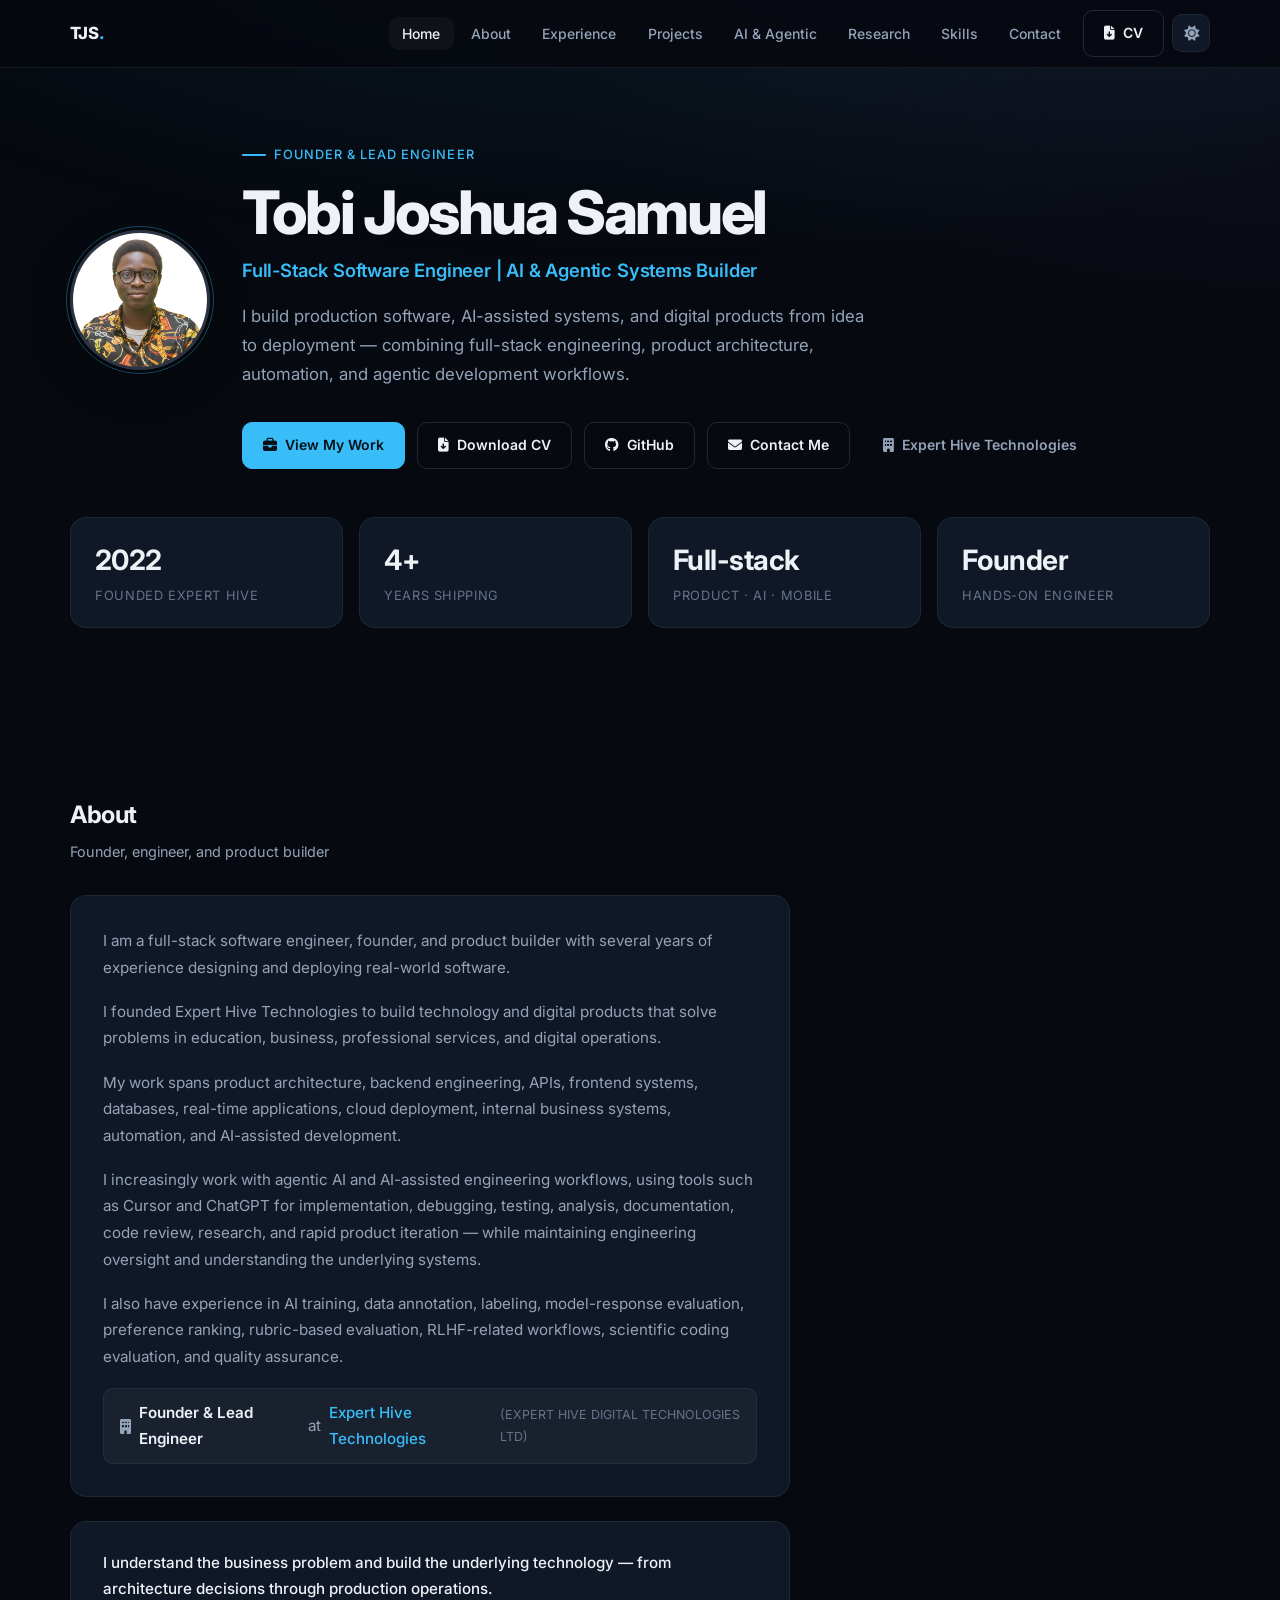
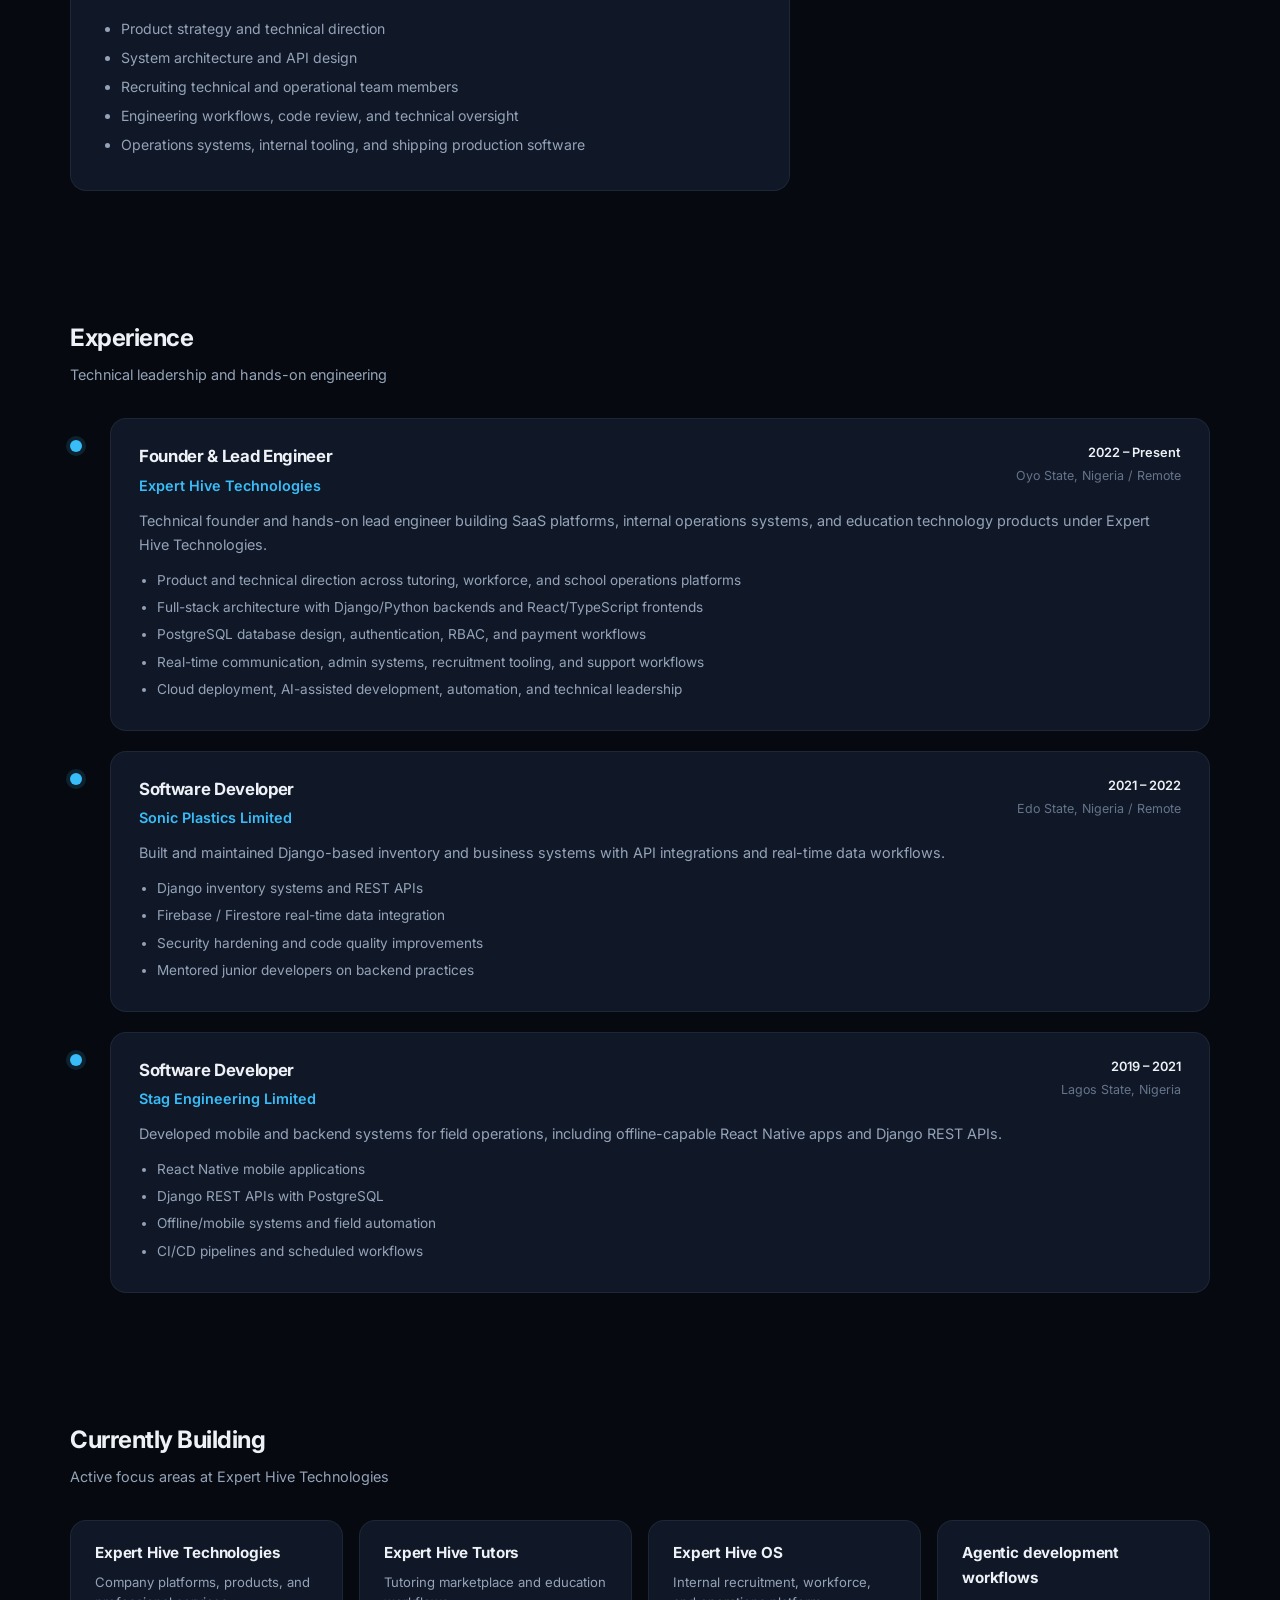
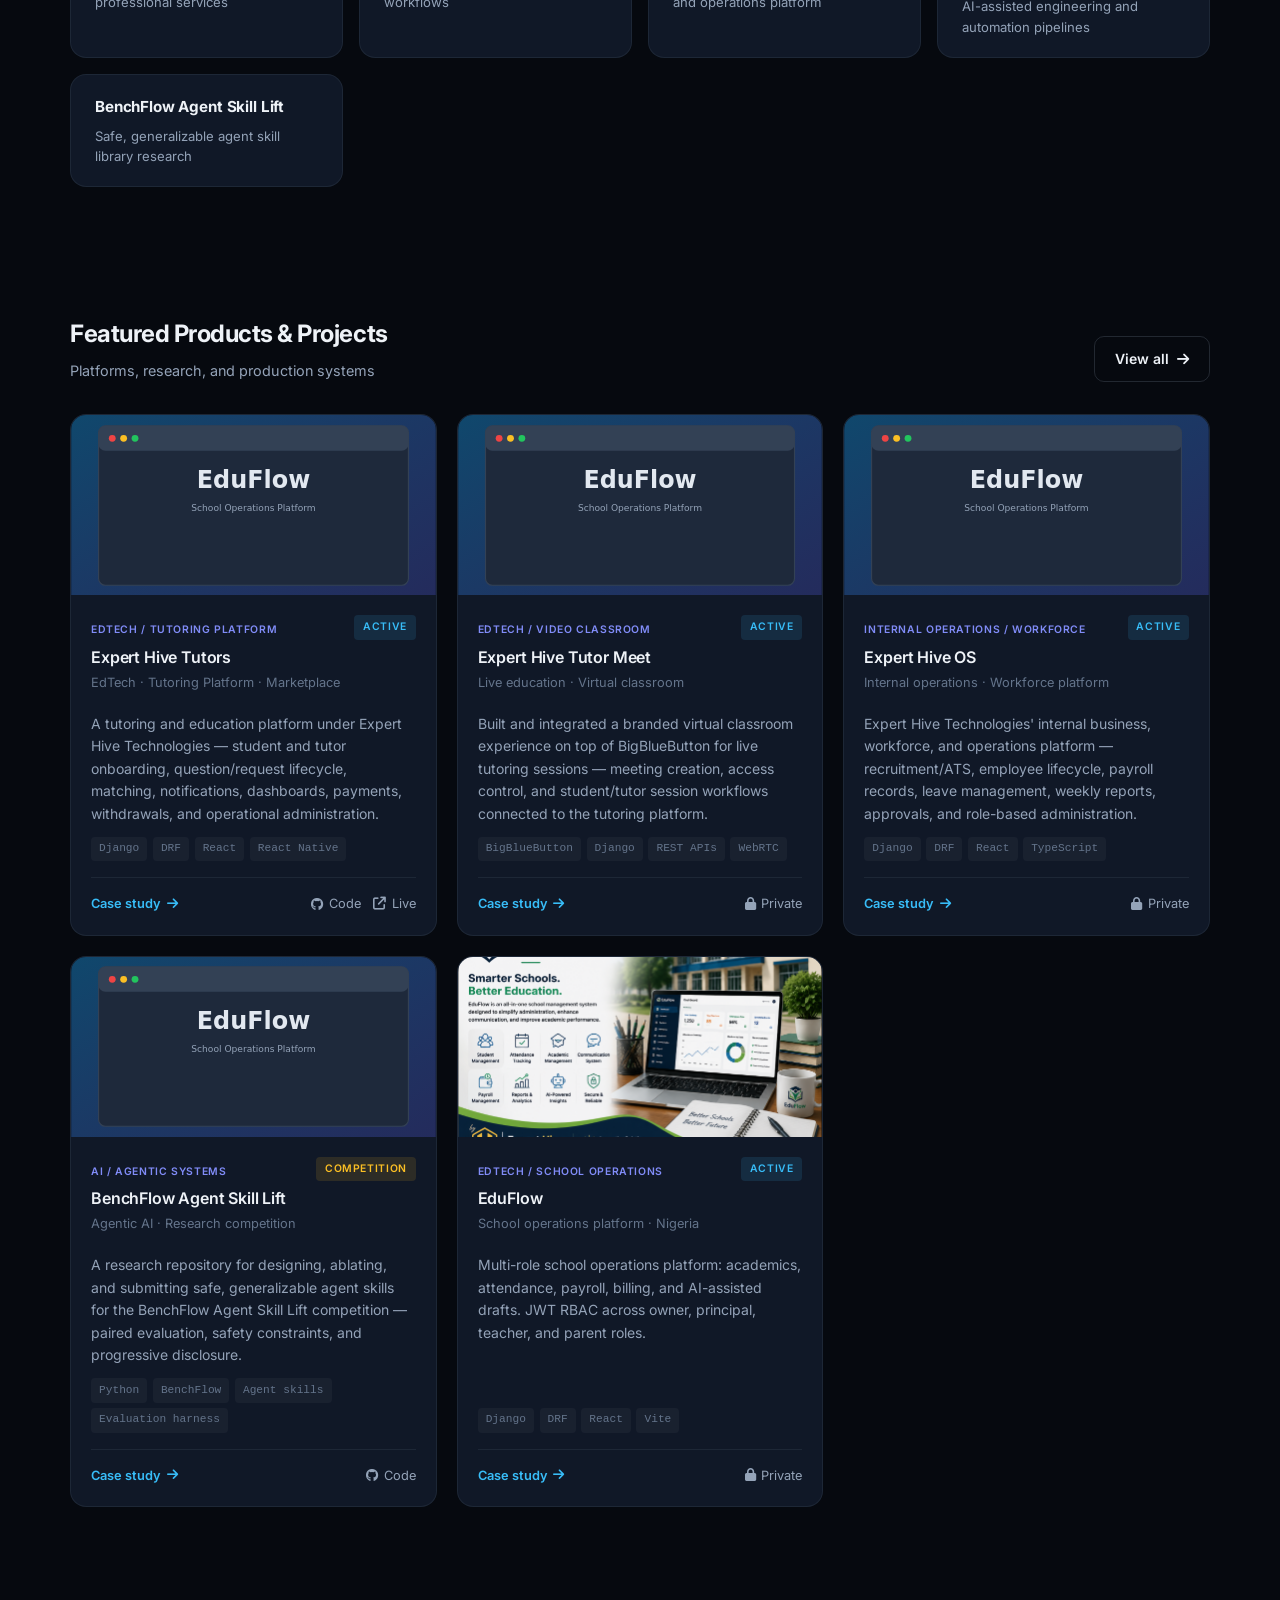
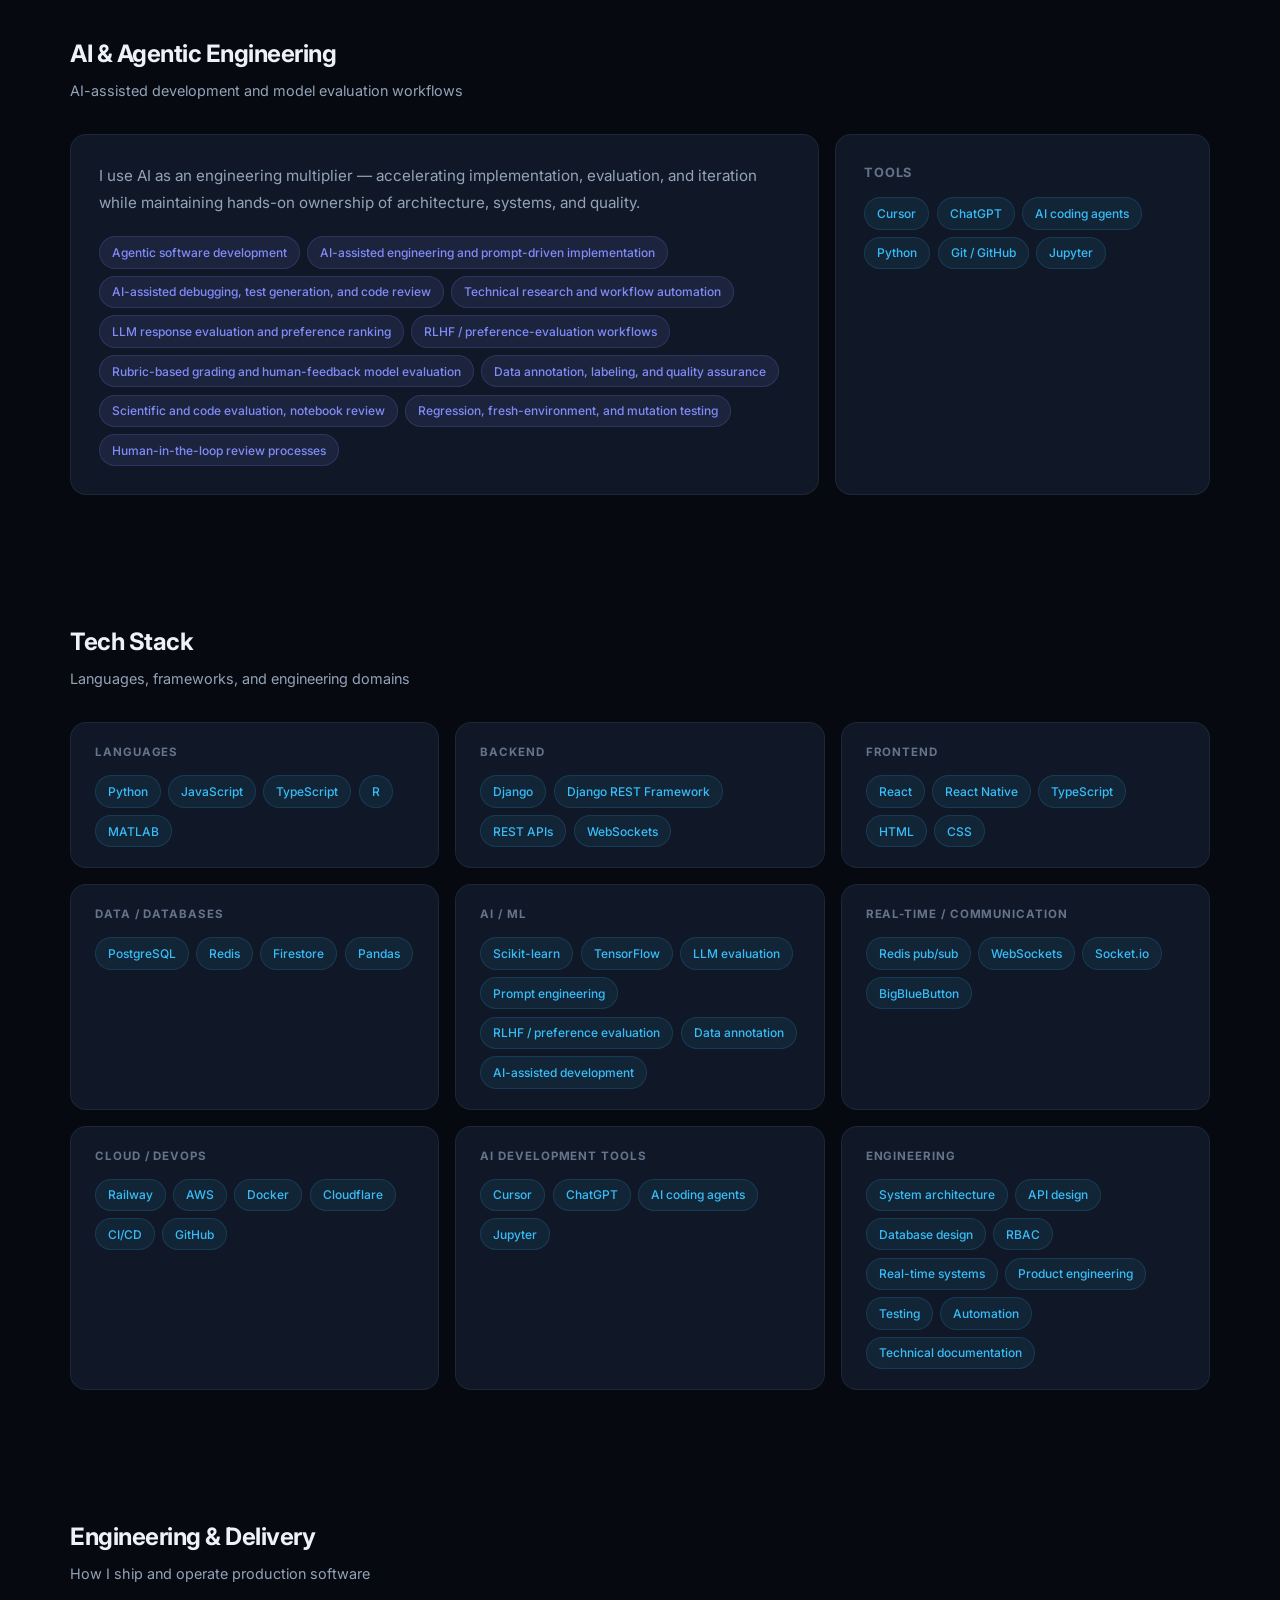
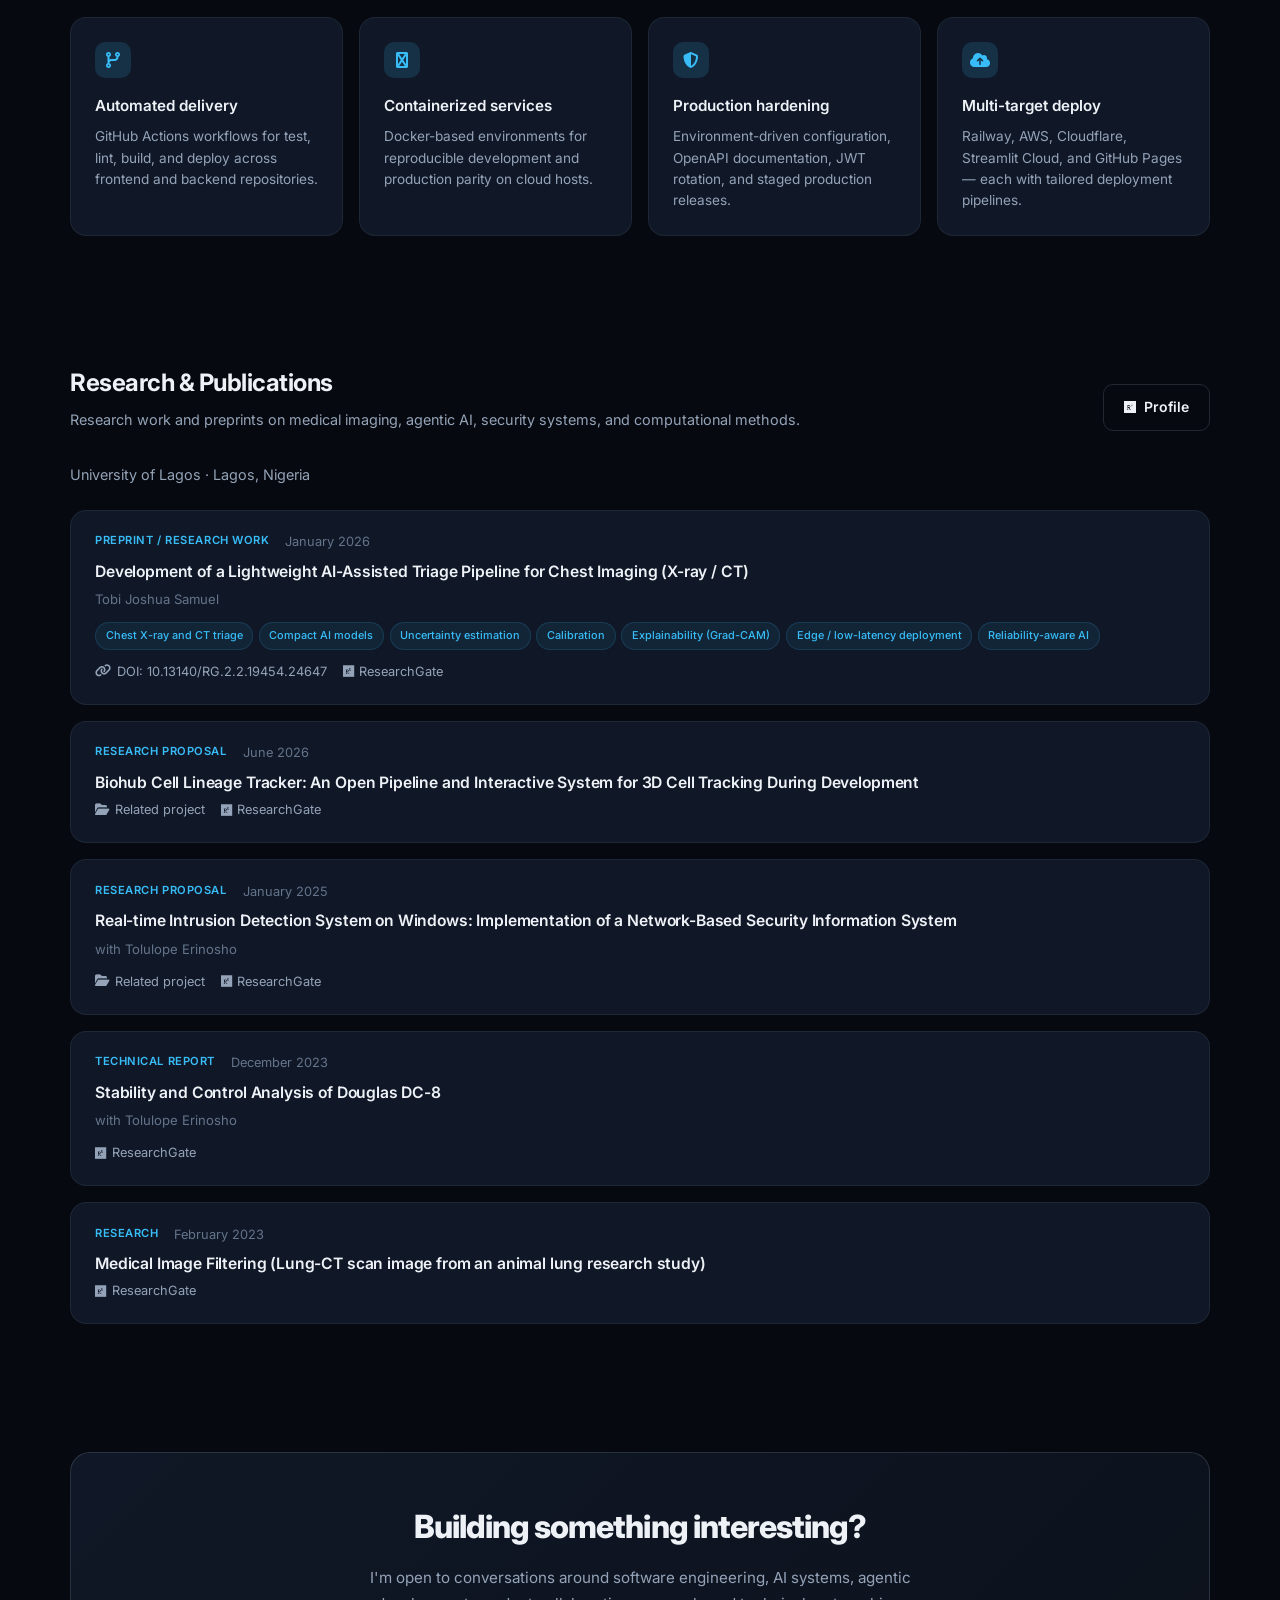
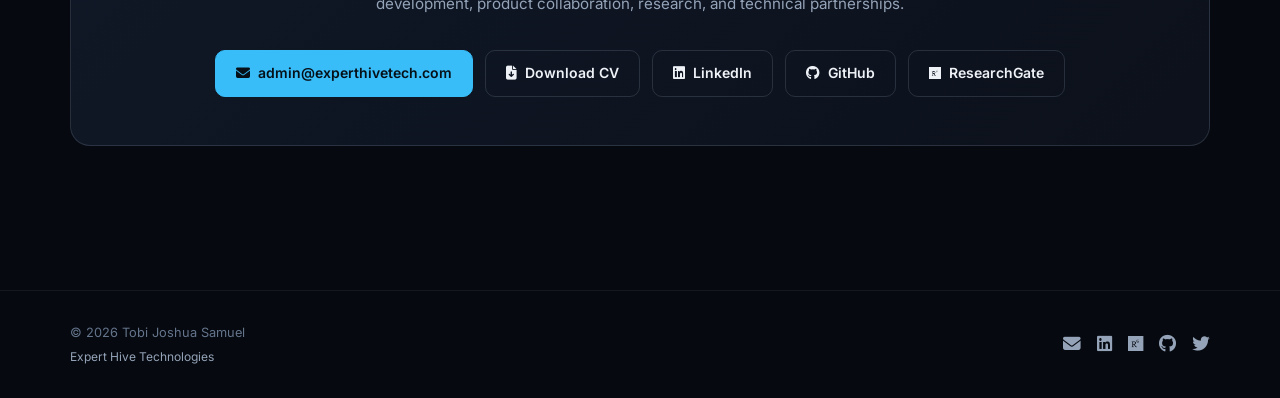
==== commit cb4dc598: "Redesign portfolio for founder and AI engineering positioning Complete content and visual redesign p" ====
--- a/index.html
+++ b/index.html
@@ -3,8 +3,17 @@
 <head>
   <meta charset="UTF-8" />
   <meta name="viewport" content="width=device-width, initial-scale=1" />
-  <title>Tobi Joshua — Senior Software Engineer</title>
-  <meta name="description" content="Full-stack engineer and data scientist. Production systems, ML pipelines, CI/CD." />
+  <title>Tobi Joshua Samuel | Founder, Full-Stack Engineer &amp; AI Systems Builder</title>
+  <meta name="description" content="Portfolio of Tobi Joshua Samuel, Founder &amp; Lead Engineer at Expert Hive Technologies, building full-stack platforms, AI-assisted systems, agentic workflows, education technology, and production software." />
+  <meta name="author" content="Tobi Joshua Samuel" />
+  <meta name="theme-color" content="#070b12" />
+  <meta property="og:title" content="Tobi Joshua Samuel | Founder, Full-Stack Engineer &amp; AI Systems Builder" />
+  <meta property="og:description" content="Portfolio of Tobi Joshua Samuel, Founder &amp; Lead Engineer at Expert Hive Technologies." />
+  <meta property="og:type" content="website" />
+  <meta property="og:url" content="https://tobi-joshua.github.io" />
+  <meta property="og:image" content="https://ik.imagekit.io/experthivetutors/ChatGPT%20Image%20Aug%207,%202025,%2006_07_53%20AM.png?updatedAt=1754572188208" />
+  <meta name="twitter:card" content="summary_large_image" />
+  <link rel="canonical" href="https://tobi-joshua.github.io/" />
   <meta http-equiv="Cache-Control" content="no-cache, no-store, must-revalidate" />
   <meta http-equiv="Pragma" content="no-cache" />
   <meta http-equiv="Expires" content="0" />
@@ -15,10 +24,12 @@
       document.documentElement.setAttribute("data-theme", t || "dark");
     })();
   </script>
+  <link rel="preconnect" href="https://fonts.googleapis.com" />
+  <link rel="preconnect" href="https://fonts.gstatic.com" crossorigin />
   <link rel="stylesheet" href="https://cdnjs.cloudflare.com/ajax/libs/font-awesome/6.7.2/css/all.min.css" crossorigin="anonymous" referrerpolicy="no-referrer" />
-  <link rel="stylesheet" href="assets/css/tokens.css?v=20260711" />
-  <link rel="stylesheet" href="assets/css/base.css?v=20260711" />
-  <link rel="stylesheet" href="assets/css/components.css?v=20260711" />
+  <link rel="stylesheet" href="assets/css/tokens.css?v=20260823" />
+  <link rel="stylesheet" href="assets/css/base.css?v=20260823" />
+  <link rel="stylesheet" href="assets/css/components.css?v=20260823" />
 </head>
 <body>
   <noscript>
@@ -29,13 +40,14 @@
   <div id="nav"></div>
 
   <main>
-    <section class="hero container">
+    <section class="hero container" id="home">
       <div class="hero__layout">
         <div id="hero-avatar"></div>
         <div class="hero__content">
-          <p class="hero__eyebrow">Available for senior roles</p>
+          <p class="hero__eyebrow" id="hero-eyebrow">Founder &amp; Lead Engineer</p>
           <h1 class="hero__title" id="hero-name">Tobi Joshua Samuel</h1>
-          <p class="hero__subtitle" id="hero-tagline">Full-stack systems, ML pipelines, and production delivery with CI/CD.</p>
+          <p class="hero__headline" id="hero-headline">Full-Stack Software Engineer | AI &amp; Agentic Systems Builder</p>
+          <p class="hero__subtitle" id="hero-tagline"></p>
           <div class="hero__actions" id="hero-actions"></div>
         </div>
       </div>
@@ -46,50 +58,79 @@
       <div class="section__header">
         <div>
           <h2 class="section__title">About</h2>
-          <p class="section__desc">Background and what I work on</p>
-        </div>
-      </div>
-      <div class="about-panel" id="about-content">
-        <p>I'm a data scientist and software engineer with 4+ years designing, building, and deploying machine learning models and full-stack web applications.</p>
-      </div>
-    </section>
-
-    <section class="section container" id="expertise">
-      <div class="section__header">
-        <div>
-          <h2 class="section__title">Expertise</h2>
-          <p class="section__desc">Core stack and domains</p>
-        </div>
-      </div>
-      <div class="tags" id="expertise-tags"></div>
-    </section>
-
-    <section class="section container" id="cicd">
-      <div class="section__header">
-        <div>
-          <h2 class="section__title">CI/CD & Delivery</h2>
-          <p class="section__desc">Automated pipelines across every project I ship</p>
-        </div>
-      </div>
-      <div class="cicd-grid" id="cicd-grid"></div>
+          <p class="section__desc">Founder, engineer, and product builder</p>
+        </div>
+      </div>
+      <div class="about-panel" id="about-content"></div>
+      <div id="leadership-content" class="section__sub"></div>
+    </section>
+
+    <section class="section container" id="experience">
+      <div class="section__header">
+        <div>
+          <h2 class="section__title">Experience</h2>
+          <p class="section__desc">Technical leadership and hands-on engineering</p>
+        </div>
+      </div>
+      <div class="timeline" id="experience-timeline"></div>
+    </section>
+
+    <section class="section container" id="building">
+      <div class="section__header">
+        <div>
+          <h2 class="section__title" id="building-title">Currently Building</h2>
+          <p class="section__desc">Active focus areas at Expert Hive Technologies</p>
+        </div>
+      </div>
+      <div id="building-content"></div>
     </section>
 
     <section class="section container" id="projects">
       <div class="section__header">
         <div>
-          <h2 class="section__title">Selected Work</h2>
-          <p class="section__desc">Recent production systems and research</p>
+          <h2 class="section__title">Featured Products &amp; Projects</h2>
+          <p class="section__desc">Platforms, research, and production systems</p>
         </div>
         <a href="projects.html" class="btn btn--ghost">View all <i class="fas fa-arrow-right"></i></a>
       </div>
       <div class="grid" id="featured-grid"></div>
     </section>
 
+    <section class="section container" id="ai">
+      <div class="section__header">
+        <div>
+          <h2 class="section__title" id="ai-title">AI &amp; Agentic Engineering</h2>
+          <p class="section__desc">AI-assisted development and model evaluation workflows</p>
+        </div>
+      </div>
+      <div id="ai-content"></div>
+    </section>
+
+    <section class="section container" id="skills">
+      <div class="section__header">
+        <div>
+          <h2 class="section__title">Tech Stack</h2>
+          <p class="section__desc">Languages, frameworks, and engineering domains</p>
+        </div>
+      </div>
+      <div class="skills-grid" id="skills-grid"></div>
+    </section>
+
+    <section class="section container" id="delivery">
+      <div class="section__header">
+        <div>
+          <h2 class="section__title">Engineering &amp; Delivery</h2>
+          <p class="section__desc">How I ship and operate production software</p>
+        </div>
+      </div>
+      <div class="cicd-grid" id="delivery-grid"></div>
+    </section>
+
     <section class="section container" id="research">
       <div class="section__header">
         <div>
-          <h2 class="section__title">Research & Publications</h2>
-          <p class="section__desc" id="research-intro">Papers and proposals on ResearchGate</p>
+          <h2 class="section__title">Research &amp; Publications</h2>
+          <p class="section__desc" id="research-intro">Preprints and research work</p>
         </div>
         <a href="https://www.researchgate.net/profile/Tobi-Samuel-2" id="research-profile-link" class="btn btn--ghost" target="_blank" rel="noopener">
           <i class="fab fa-researchgate"></i> Profile
@@ -99,23 +140,21 @@
       <div class="pub-list" id="publications"></div>
     </section>
 
-    <section class="section container" id="contact">
-      <div class="section__header">
-        <div>
-          <h2 class="section__title">Contact</h2>
-          <p class="section__desc">Open to senior engineering and ML roles</p>
-        </div>
-      </div>
-      <div class="hero__actions" id="contact-actions"></div>
+    <section class="section container contact-section" id="contact">
+      <div class="contact-panel">
+        <h2 class="contact-panel__title">Building something interesting?</h2>
+        <p class="contact-panel__desc">I'm open to conversations around software engineering, AI systems, agentic development, product collaboration, research, and technical partnerships.</p>
+        <div class="hero__actions" id="contact-actions"></div>
+      </div>
     </section>
   </main>
 
   <div id="footer"></div>
 
-  <div class="modal" id="modal" role="dialog" aria-modal="true">
+  <div class="modal" id="modal" role="dialog" aria-modal="true" aria-labelledby="modal-title">
     <div class="modal__box">
-      <h3>Private Repository</h3>
-      <p>Email <a href="mailto:info@experthivetutors.com">info@experthivetutors.com</a> for access.</p>
+      <h3 id="modal-title">Private Production System</h3>
+      <p>This is a private repository or proprietary production system. Email <a href="mailto:admin@experthivetech.com">admin@experthivetech.com</a> to discuss access or collaboration.</p>
       <button class="btn btn--primary modal__close">Close</button>
     </div>
   </div>
@@ -123,38 +162,36 @@
   <script type="module">
     import {
       loadData, renderNav, renderFooter, renderAvatar, cvButton,
-      renderProjectCard, renderPublications, bindCards, bindModal
-    } from "./assets/js/app.js?v=20260711";
-    import { bindTheme } from "./assets/js/theme.js?v=20260711";
+      renderProjectCard, renderPublications, bindCards, bindModal,
+      renderExperience, renderSkills, renderAiSection, renderLeadership,
+      renderCurrentlyBuilding, renderDelivery, renderHeroActions,
+      applySeo, injectJsonLd, bindNav
+    } from "./assets/js/app.js?v=20260823";
+    import { bindTheme } from "./assets/js/theme.js?v=20260823";
 
     try {
     const data = await loadData();
-    const { profile, stats, expertise, cicd, projects, research } = data;
-
-    document.title = `${profile.name} — ${profile.title}`;
-    document.querySelector('meta[name="description"]').setAttribute(
-      "content",
-      profile.about?.[0]?.slice(0, 155) || profile.summary
-    );
+    const { profile, stats, skills, delivery, projects, research, experience, aiEngineering, leadership, currentlyBuilding, seo } = data;
+
+    applySeo(profile, seo);
+    injectJsonLd(profile, seo);
+
     document.getElementById("nav").innerHTML = renderNav("home", profile);
     document.getElementById("footer").innerHTML = renderFooter(profile);
     document.getElementById("hero-avatar").innerHTML = renderAvatar(profile);
 
     document.getElementById("hero-name").textContent = profile.name;
+    document.getElementById("hero-eyebrow").textContent = profile.title;
+    document.getElementById("hero-headline").textContent = profile.headline || profile.tagline;
     document.getElementById("hero-tagline").textContent = profile.tagline;
+    document.getElementById("hero-actions").innerHTML = renderHeroActions(profile);
 
     const aboutHtml = (profile.about || [profile.summary]).map((p) => `<p>${p}</p>`).join("");
     const companyNote = profile.company
-      ? `<p class="about-note"><i class="fas fa-building" aria-hidden="true"></i> <strong>${profile.company.role}</strong> — <a href="${profile.company.url}" target="_blank" rel="noopener">${profile.company.name}</a></p>`
+      ? `<p class="about-note"><i class="fas fa-building" aria-hidden="true"></i> <strong>${profile.company.role}</strong> at <a href="${profile.company.url}" target="_blank" rel="noopener">${profile.company.name}</a>${profile.company.legalName ? ` <span class="about-note__legal">(${profile.company.legalName})</span>` : ""}</p>`
       : "";
     document.getElementById("about-content").innerHTML = aboutHtml + companyNote;
-
-    document.getElementById("hero-actions").innerHTML = `
-      <a href="${profile.github}" class="btn btn--primary" target="_blank" rel="noopener"><i class="fab fa-github"></i> GitHub</a>
-      <a href="${profile.linkedin}" class="btn btn--ghost" target="_blank" rel="noopener"><i class="fab fa-linkedin"></i> LinkedIn</a>
-      ${cvButton(profile)}
-      <a href="projects.html" class="btn btn--ghost">Projects <i class="fas fa-arrow-right"></i></a>
-    `;
+    document.getElementById("leadership-content").innerHTML = renderLeadership(leadership);
 
     document.getElementById("stats").innerHTML = stats.map((s) => `
       <div class="stat">
@@ -163,16 +200,13 @@
       </div>
     `).join("");
 
-    document.getElementById("expertise-tags").innerHTML = expertise.map((t) => `<span class="tag">${t}</span>`).join("");
-
-    const icons = ["fa-code-branch", "fa-docker", "fa-shield-halved", "fa-cloud-arrow-up"];
-    document.getElementById("cicd-grid").innerHTML = cicd.map((c, i) => `
-      <div class="cicd-card">
-        <div class="cicd-card__icon"><i class="fas ${icons[i] || "fa-gears"}"></i></div>
-        <h3 class="cicd-card__title">${c.title}</h3>
-        <p class="cicd-card__text">${c.text}</p>
-      </div>
-    `).join("");
+    document.getElementById("experience-timeline").innerHTML = renderExperience(experience);
+    document.getElementById("building-title").textContent = currentlyBuilding?.title || "Currently Building";
+    document.getElementById("building-content").innerHTML = renderCurrentlyBuilding(currentlyBuilding);
+    document.getElementById("ai-title").textContent = aiEngineering?.title || "AI & Agentic Engineering";
+    document.getElementById("ai-content").innerHTML = renderAiSection(aiEngineering);
+    document.getElementById("skills-grid").innerHTML = renderSkills(skills);
+    document.getElementById("delivery-grid").innerHTML = renderDelivery(delivery);
 
     const featured = projects.filter((p) => p.featured);
     const grid = document.getElementById("featured-grid");
@@ -180,7 +214,7 @@
     bindCards(grid);
 
     if (research) {
-      document.getElementById("research-intro").textContent = research.intro || "Papers and proposals on ResearchGate";
+      document.getElementById("research-intro").textContent = research.intro || "Preprints and research work";
       document.getElementById("research-affiliation").textContent = research.affiliation || "";
       document.getElementById("research-profile-link").href = research.profile || profile.researchgate;
       document.getElementById("publications").innerHTML = renderPublications(research, profile);
@@ -189,13 +223,14 @@
     document.getElementById("contact-actions").innerHTML = `
       <a href="mailto:${profile.email}" class="btn btn--primary"><i class="fas fa-envelope"></i> ${profile.email}</a>
       ${cvButton(profile)}
+      <a href="${profile.linkedin}" class="btn btn--ghost" target="_blank" rel="noopener"><i class="fab fa-linkedin"></i> LinkedIn</a>
+      <a href="${profile.github}" class="btn btn--ghost" target="_blank" rel="noopener"><i class="fab fa-github"></i> GitHub</a>
       ${profile.researchgate ? `<a href="${profile.researchgate}" class="btn btn--ghost" target="_blank" rel="noopener"><i class="fab fa-researchgate"></i> ResearchGate</a>` : ""}
-      <a href="${profile.github}" class="btn btn--ghost" target="_blank" rel="noopener"><i class="fab fa-github"></i> GitHub</a>
-      <a href="${profile.linkedin}" class="btn btn--ghost" target="_blank" rel="noopener"><i class="fab fa-linkedin"></i> LinkedIn</a>
     `;
 
     bindModal();
     bindTheme();
+    bindNav();
     } catch (err) {
       console.error(err);
       document.body.insertAdjacentHTML("beforeend",
--- a/assets/css/tokens.css
+++ b/assets/css/tokens.css
@@ -1,45 +1,45 @@
 :root,
 [data-theme="dark"] {
-  --bg: #070b12;
-  --bg-elevated: #0d1320;
-  --bg-card: #111827;
+  --bg: #06090f;
+  --bg-elevated: #0c111b;
+  --bg-card: #101827;
   --bg-card-hover: #151f30;
-  --border: rgba(148, 163, 184, 0.12);
-  --border-strong: rgba(148, 163, 184, 0.22);
-  --text: #e8edf5;
+  --border: rgba(148, 163, 184, 0.1);
+  --border-strong: rgba(148, 163, 184, 0.2);
+  --text: #eef2f7;
   --text-muted: #94a3b8;
   --text-dim: #64748b;
   --accent: #38bdf8;
   --accent-2: #818cf8;
-  --accent-glow: rgba(56, 189, 248, 0.15);
-  --nav-bg: rgba(7, 11, 18, 0.82);
-  --hero-glow-1: rgba(56, 189, 248, 0.12);
-  --hero-glow-2: rgba(129, 140, 248, 0.08);
-  --btn-primary-text: #0a0f1a;
-  --hover-bg: rgba(255, 255, 255, 0.05);
-  --shadow: 0 8px 32px rgba(0, 0, 0, 0.35);
+  --accent-glow: rgba(56, 189, 248, 0.14);
+  --nav-bg: rgba(6, 9, 15, 0.88);
+  --hero-glow-1: rgba(56, 189, 248, 0.1);
+  --hero-glow-2: rgba(129, 140, 248, 0.07);
+  --btn-primary-text: #061018;
+  --hover-bg: rgba(255, 255, 255, 0.04);
+  --shadow: 0 12px 40px rgba(0, 0, 0, 0.4);
   color-scheme: dark;
 }
 
 [data-theme="light"] {
-  --bg: #f4f7fb;
+  --bg: #f6f8fb;
   --bg-elevated: #ffffff;
   --bg-card: #ffffff;
   --bg-card-hover: #f8fafc;
-  --border: rgba(15, 23, 42, 0.08);
-  --border-strong: rgba(15, 23, 42, 0.14);
+  --border: rgba(15, 23, 42, 0.07);
+  --border-strong: rgba(15, 23, 42, 0.12);
   --text: #0f172a;
   --text-muted: #475569;
   --text-dim: #64748b;
-  --accent: #0284c7;
+  --accent: #0369a1;
   --accent-2: #4f46e5;
-  --accent-glow: rgba(2, 132, 199, 0.1);
-  --nav-bg: rgba(244, 247, 251, 0.88);
-  --hero-glow-1: rgba(2, 132, 199, 0.08);
-  --hero-glow-2: rgba(79, 70, 229, 0.06);
+  --accent-glow: rgba(3, 105, 161, 0.1);
+  --nav-bg: rgba(246, 248, 251, 0.9);
+  --hero-glow-1: rgba(3, 105, 161, 0.07);
+  --hero-glow-2: rgba(79, 70, 229, 0.05);
   --btn-primary-text: #ffffff;
   --hover-bg: rgba(15, 23, 42, 0.04);
-  --shadow: 0 8px 32px rgba(15, 23, 42, 0.08);
+  --shadow: 0 12px 40px rgba(15, 23, 42, 0.08);
   color-scheme: light;
 }
 
@@ -47,11 +47,12 @@
   --success: #34d399;
   --warning: #fbbf24;
   --danger: #f87171;
-  --radius: 14px;
-  --radius-sm: 8px;
+  --radius: 16px;
+  --radius-sm: 10px;
   --font: "Inter", "Segoe UI", system-ui, -apple-system, sans-serif;
+  --font-display: "Inter", "Segoe UI", system-ui, sans-serif;
   --font-mono: "JetBrains Mono", "Fira Code", ui-monospace, monospace;
-  --max: 1120px;
-  --nav-h: 64px;
-  --transition: 0.2s cubic-bezier(0.4, 0, 0.2, 1);
+  --max: 1140px;
+  --nav-h: 68px;
+  --transition: 0.22s cubic-bezier(0.4, 0, 0.2, 1);
 }
--- a/assets/css/base.css
+++ b/assets/css/base.css
@@ -1,4 +1,4 @@
-@import url("https://fonts.googleapis.com/css2?family=Inter:wght@400;500;600;700&display=swap");
+@import url("https://fonts.googleapis.com/css2?family=Inter:wght@400;500;600;700;800&display=swap");
 
 *, *::before, *::after { box-sizing: border-box; }
 
--- a/assets/css/components.css
+++ b/assets/css/components.css
@@ -39,6 +39,15 @@
 .about-note strong {
   color: var(--text);
   font-weight: 600;
+}
+
+.about-note__legal {
+  font-size: 0.78rem;
+  color: var(--text-dim);
+}
+
+.section__sub {
+  margin-top: 1.5rem;
 }
 
 /* ── Publications ── */
@@ -177,10 +186,24 @@
 }
 
 .nav__logo {
-  font-weight: 700;
+  font-weight: 800;
+  font-size: 1.05rem;
+  color: var(--text);
+  letter-spacing: -0.03em;
+}
+
+.nav__toggle {
+  display: none;
+  width: 40px;
+  height: 40px;
+  border-radius: var(--radius-sm);
+  border: 1px solid var(--border);
+  background: var(--bg-card);
+  color: var(--text-muted);
+  cursor: pointer;
+  align-items: center;
+  justify-content: center;
   font-size: 1rem;
-  color: var(--text);
-  letter-spacing: -0.02em;
 }
 
 .nav__logo span { color: var(--accent); }
@@ -270,19 +293,28 @@
 }
 
 .hero__title {
-  font-size: clamp(2.25rem, 5vw, 3.5rem);
-  font-weight: 700;
-  line-height: 1.1;
-  letter-spacing: -0.03em;
+  font-family: var(--font-display);
+  font-size: clamp(2.25rem, 5vw, 3.75rem);
+  font-weight: 800;
+  line-height: 1.05;
+  letter-spacing: -0.04em;
+  margin: 0 0 0.75rem;
+}
+
+.hero__headline {
+  font-size: clamp(1rem, 2.2vw, 1.15rem);
+  font-weight: 600;
+  color: var(--accent);
   margin: 0 0 1rem;
+  letter-spacing: -0.01em;
 }
 
 .hero__subtitle {
-  font-size: clamp(1rem, 2vw, 1.2rem);
-  color: var(--text-muted);
-  max-width: 52ch;
+  font-size: clamp(0.95rem, 1.8vw, 1.05rem);
+  color: var(--text-muted);
+  max-width: 58ch;
   margin: 0 0 2rem;
-  line-height: 1.7;
+  line-height: 1.75;
 }
 
 .hero__actions {
@@ -330,6 +362,25 @@
   color: var(--text);
 }
 
+.btn--subtle {
+  border-color: transparent;
+  color: var(--text-muted);
+}
+
+.btn--subtle:hover {
+  color: var(--accent);
+  background: var(--hover-bg);
+  border-color: var(--border);
+}
+
+.btn:focus-visible,
+.theme-toggle:focus-visible,
+.nav__toggle:focus-visible,
+.card:focus-visible {
+  outline: 2px solid var(--accent);
+  outline-offset: 2px;
+}
+
 /* ── Stats ── */
 .stats {
   display: grid;
@@ -489,12 +540,46 @@
   color: var(--text-dim);
 }
 
-.card__links {
-  display: flex;
+.card__category {
+  display: inline-block;
+  font-size: 0.65rem;
+  font-weight: 600;
+  text-transform: uppercase;
+  letter-spacing: 0.06em;
+  color: var(--accent-2);
+  margin-bottom: 0.35rem;
+}
+
+.card__footer {
+  display: flex;
+  align-items: center;
+  justify-content: space-between;
   gap: 0.75rem;
   margin-top: 1rem;
   padding-top: 1rem;
   border-top: 1px solid var(--border);
+  flex-wrap: wrap;
+}
+
+.card__details {
+  font-size: 0.8rem;
+  font-weight: 600;
+  color: var(--accent);
+  display: inline-flex;
+  align-items: center;
+  gap: 0.35rem;
+}
+
+.card__details:hover {
+  color: #7dd3fc;
+}
+
+.card__links {
+  display: flex;
+  gap: 0.75rem;
+  margin-top: 0;
+  padding-top: 0;
+  border-top: none;
 }
 
 .card__links a {
@@ -635,10 +720,30 @@
   gap: 1rem;
 }
 
+.footer__left {
+  display: flex;
+  flex-direction: column;
+  gap: 0.25rem;
+}
+
 .footer__copy {
   font-size: 0.8rem;
   color: var(--text-dim);
   margin: 0;
+}
+
+.footer__company {
+  font-size: 0.75rem;
+  color: var(--text-dim);
+  margin: 0;
+}
+
+.footer__company a {
+  color: var(--text-muted);
+}
+
+.footer__company a:hover {
+  color: var(--accent);
 }
 
 .footer__social {
@@ -750,10 +855,364 @@
 
 .back-link:hover { color: var(--accent); }
 
+/* ── Timeline / Experience ── */
+.timeline {
+  position: relative;
+  display: flex;
+  flex-direction: column;
+  gap: 1.25rem;
+}
+
+.timeline__item {
+  display: grid;
+  grid-template-columns: 20px 1fr;
+  gap: 1.25rem;
+}
+
+.timeline__marker {
+  width: 12px;
+  height: 12px;
+  border-radius: 50%;
+  background: var(--accent);
+  margin-top: 1.35rem;
+  box-shadow: 0 0 0 4px var(--accent-glow);
+}
+
+.timeline__card {
+  background: var(--bg-card);
+  border: 1px solid var(--border);
+  border-radius: var(--radius);
+  padding: 1.5rem 1.75rem;
+  transition: border-color var(--transition);
+}
+
+.timeline__card:hover {
+  border-color: var(--border-strong);
+}
+
+.timeline__header {
+  display: flex;
+  justify-content: space-between;
+  align-items: flex-start;
+  gap: 1rem;
+  margin-bottom: 0.75rem;
+  flex-wrap: wrap;
+}
+
+.timeline__role {
+  font-size: 1.05rem;
+  font-weight: 700;
+  margin: 0 0 0.2rem;
+  letter-spacing: -0.02em;
+}
+
+.timeline__company {
+  font-size: 0.9rem;
+  color: var(--accent);
+  font-weight: 600;
+  margin: 0;
+}
+
+.timeline__meta {
+  display: flex;
+  flex-direction: column;
+  align-items: flex-end;
+  gap: 0.15rem;
+  text-align: right;
+}
+
+.timeline__period {
+  font-size: 0.8rem;
+  font-weight: 600;
+  color: var(--text);
+}
+
+.timeline__location {
+  font-size: 0.78rem;
+  color: var(--text-dim);
+}
+
+.timeline__desc {
+  font-size: 0.9rem;
+  color: var(--text-muted);
+  margin: 0 0 0.75rem;
+  line-height: 1.7;
+}
+
+.timeline__list {
+  margin: 0;
+  padding-left: 1.15rem;
+}
+
+.timeline__list li {
+  font-size: 0.85rem;
+  color: var(--text-muted);
+  margin-bottom: 0.35rem;
+  line-height: 1.6;
+}
+
+/* ── Skills ── */
+.skills-grid {
+  display: grid;
+  grid-template-columns: repeat(auto-fill, minmax(280px, 1fr));
+  gap: 1rem;
+}
+
+.skill-group {
+  background: var(--bg-card);
+  border: 1px solid var(--border);
+  border-radius: var(--radius);
+  padding: 1.25rem 1.5rem;
+}
+
+.skill-group__title {
+  font-size: 0.72rem;
+  font-weight: 700;
+  text-transform: uppercase;
+  letter-spacing: 0.08em;
+  color: var(--text-dim);
+  margin: 0 0 0.85rem;
+}
+
+.skill-group__tags {
+  display: flex;
+  flex-wrap: wrap;
+  gap: 0.45rem;
+}
+
+.tag--sm {
+  font-size: 0.68rem;
+  padding: 0.25rem 0.6rem;
+}
+
+.tag--ai {
+  background: rgba(129, 140, 248, 0.1);
+  color: var(--accent-2);
+  border-color: rgba(129, 140, 248, 0.18);
+}
+
+/* ── AI Section ── */
+.ai-grid {
+  display: grid;
+  grid-template-columns: 2fr 1fr;
+  gap: 1rem;
+}
+
+.ai-panel,
+.ai-tools {
+  background: var(--bg-card);
+  border: 1px solid var(--border);
+  border-radius: var(--radius);
+  padding: 1.75rem;
+}
+
+.ai-panel__intro {
+  font-size: 0.95rem;
+  color: var(--text-muted);
+  line-height: 1.75;
+  margin: 0 0 1.25rem;
+}
+
+.ai-capabilities,
+.ai-tools__list {
+  display: flex;
+  flex-wrap: wrap;
+  gap: 0.45rem;
+}
+
+.ai-tools__title {
+  font-size: 0.8rem;
+  font-weight: 700;
+  text-transform: uppercase;
+  letter-spacing: 0.06em;
+  color: var(--text-dim);
+  margin: 0 0 0.85rem;
+}
+
+/* ── Leadership ── */
+.leadership-panel {
+  background: var(--bg-card);
+  border: 1px solid var(--border);
+  border-radius: var(--radius);
+  padding: 1.75rem 2rem;
+  max-width: 72ch;
+}
+
+.leadership-panel__intro {
+  font-size: 0.95rem;
+  color: var(--text);
+  font-weight: 500;
+  margin: 0 0 1rem;
+  line-height: 1.7;
+}
+
+.leadership-panel__list {
+  margin: 0;
+  padding-left: 1.15rem;
+}
+
+.leadership-panel__list li {
+  font-size: 0.88rem;
+  color: var(--text-muted);
+  margin-bottom: 0.4rem;
+  line-height: 1.6;
+}
+
+/* ── Currently Building ── */
+.building-grid {
+  display: grid;
+  grid-template-columns: repeat(auto-fill, minmax(220px, 1fr));
+  gap: 1rem;
+}
+
+.building-card {
+  background: var(--bg-card);
+  border: 1px solid var(--border);
+  border-radius: var(--radius);
+  padding: 1.25rem 1.5rem;
+  transition: border-color var(--transition), transform var(--transition);
+}
+
+.building-card:hover {
+  border-color: var(--border-strong);
+  transform: translateY(-2px);
+}
+
+.building-card__name {
+  font-size: 0.95rem;
+  font-weight: 700;
+  margin: 0 0 0.4rem;
+  letter-spacing: -0.01em;
+}
+
+.building-card__desc {
+  font-size: 0.82rem;
+  color: var(--text-muted);
+  margin: 0;
+  line-height: 1.55;
+}
+
+/* ── Contact ── */
+.contact-section {
+  padding-bottom: 5rem;
+}
+
+.contact-panel {
+  background: linear-gradient(135deg, var(--bg-card) 0%, var(--bg-elevated) 100%);
+  border: 1px solid var(--border-strong);
+  border-radius: calc(var(--radius) + 4px);
+  padding: 3rem 2.5rem;
+  text-align: center;
+}
+
+.contact-panel__title {
+  font-size: clamp(1.5rem, 3vw, 2rem);
+  font-weight: 800;
+  letter-spacing: -0.03em;
+  margin: 0 0 0.75rem;
+}
+
+.contact-panel__desc {
+  font-size: 0.95rem;
+  color: var(--text-muted);
+  max-width: 56ch;
+  margin: 0 auto 2rem;
+  line-height: 1.75;
+}
+
+.contact-panel .hero__actions {
+  justify-content: center;
+}
+
+/* ── Publications extras ── */
+.pub__author {
+  display: block;
+  font-size: 0.82rem;
+  color: var(--text-dim);
+  margin-bottom: 0.35rem;
+}
+
+.pub__topics {
+  display: flex;
+  flex-wrap: wrap;
+  gap: 0.35rem;
+  margin: 0.75rem 0;
+}
+
+/* ── Project detail extras ── */
+.detail-meta {
+  display: grid;
+  gap: 0.75rem;
+  margin-bottom: 1.5rem;
+}
+
+.detail-meta__row {
+  display: flex;
+  flex-wrap: wrap;
+  gap: 0.35rem 1.5rem;
+}
+
+.detail-meta__label {
+  font-size: 0.72rem;
+  font-weight: 700;
+  text-transform: uppercase;
+  letter-spacing: 0.06em;
+  color: var(--text-dim);
+  min-width: 5rem;
+}
+
+.detail-meta__value {
+  font-size: 0.9rem;
+  color: var(--text-muted);
+  flex: 1;
+}
+
 /* ── Responsive ── */
+@media (max-width: 900px) {
+  .ai-grid {
+    grid-template-columns: 1fr;
+  }
+}
+
 @media (max-width: 768px) {
   .stats { grid-template-columns: repeat(2, 1fr); }
-  .nav__links { display: none; }
+  .nav__toggle { display: flex; }
+  .nav__right {
+    position: fixed;
+    top: var(--nav-h);
+    left: 0;
+    right: 0;
+    background: var(--nav-bg);
+    backdrop-filter: blur(16px);
+    border-bottom: 1px solid var(--border);
+    flex-direction: column;
+    align-items: stretch;
+    padding: 1rem;
+    gap: 1rem;
+    transform: translateY(-120%);
+    opacity: 0;
+    pointer-events: none;
+    transition: transform var(--transition), opacity var(--transition);
+    z-index: 99;
+  }
+  .nav__right.open {
+    transform: translateY(0);
+    opacity: 1;
+    pointer-events: auto;
+  }
+  .nav__links {
+    flex-direction: column;
+    gap: 0.15rem;
+  }
+  .nav__links a {
+    display: block;
+    padding: 0.65rem 0.85rem;
+  }
+  .nav__actions {
+    justify-content: space-between;
+    padding-top: 0.5rem;
+    border-top: 1px solid var(--border);
+  }
   .section__header { flex-direction: column; align-items: flex-start; }
   .grid { grid-template-columns: 1fr; }
   .hero__layout {
@@ -763,6 +1222,9 @@
   }
   .hero__eyebrow { justify-content: center; }
   .hero__actions { justify-content: center; }
+  .timeline__header { flex-direction: column; }
+  .timeline__meta { align-items: flex-start; text-align: left; }
+  .contact-panel { padding: 2rem 1.5rem; }
 }
 
 @media (max-width: 480px) {
